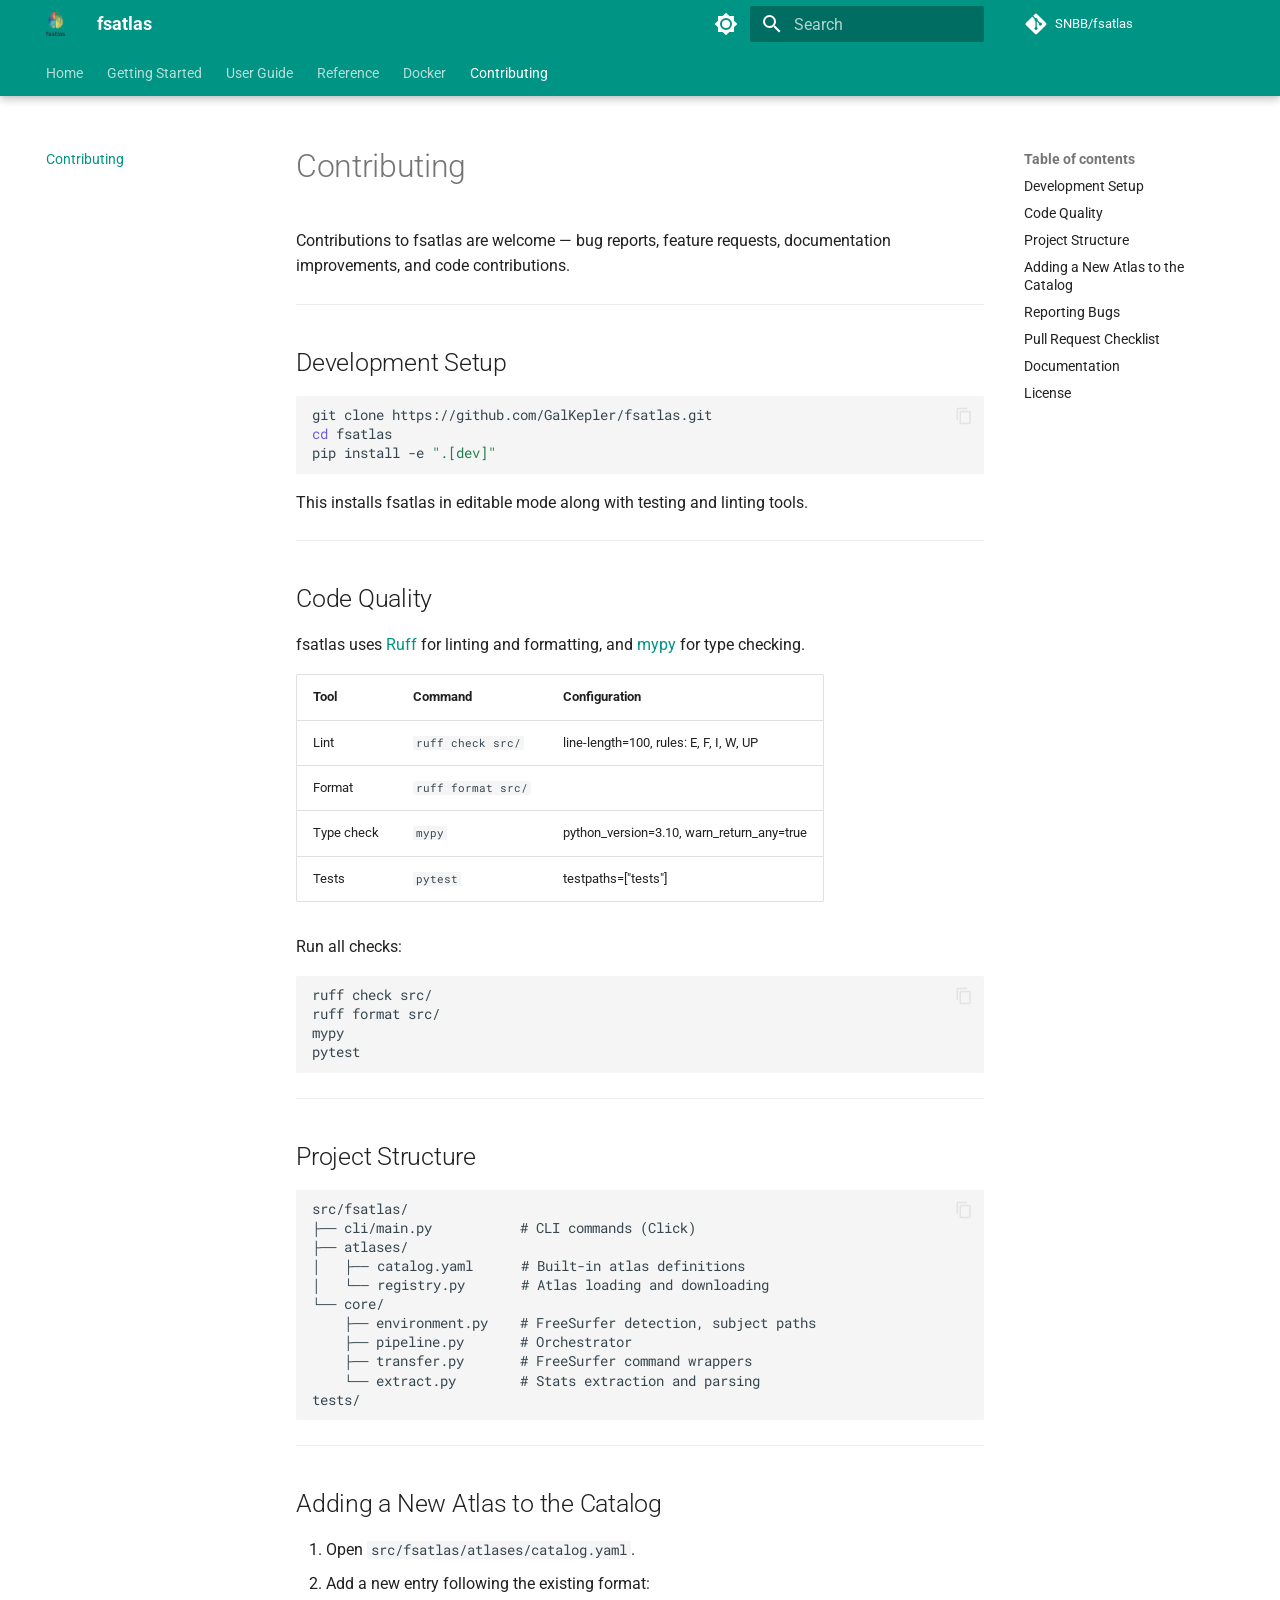
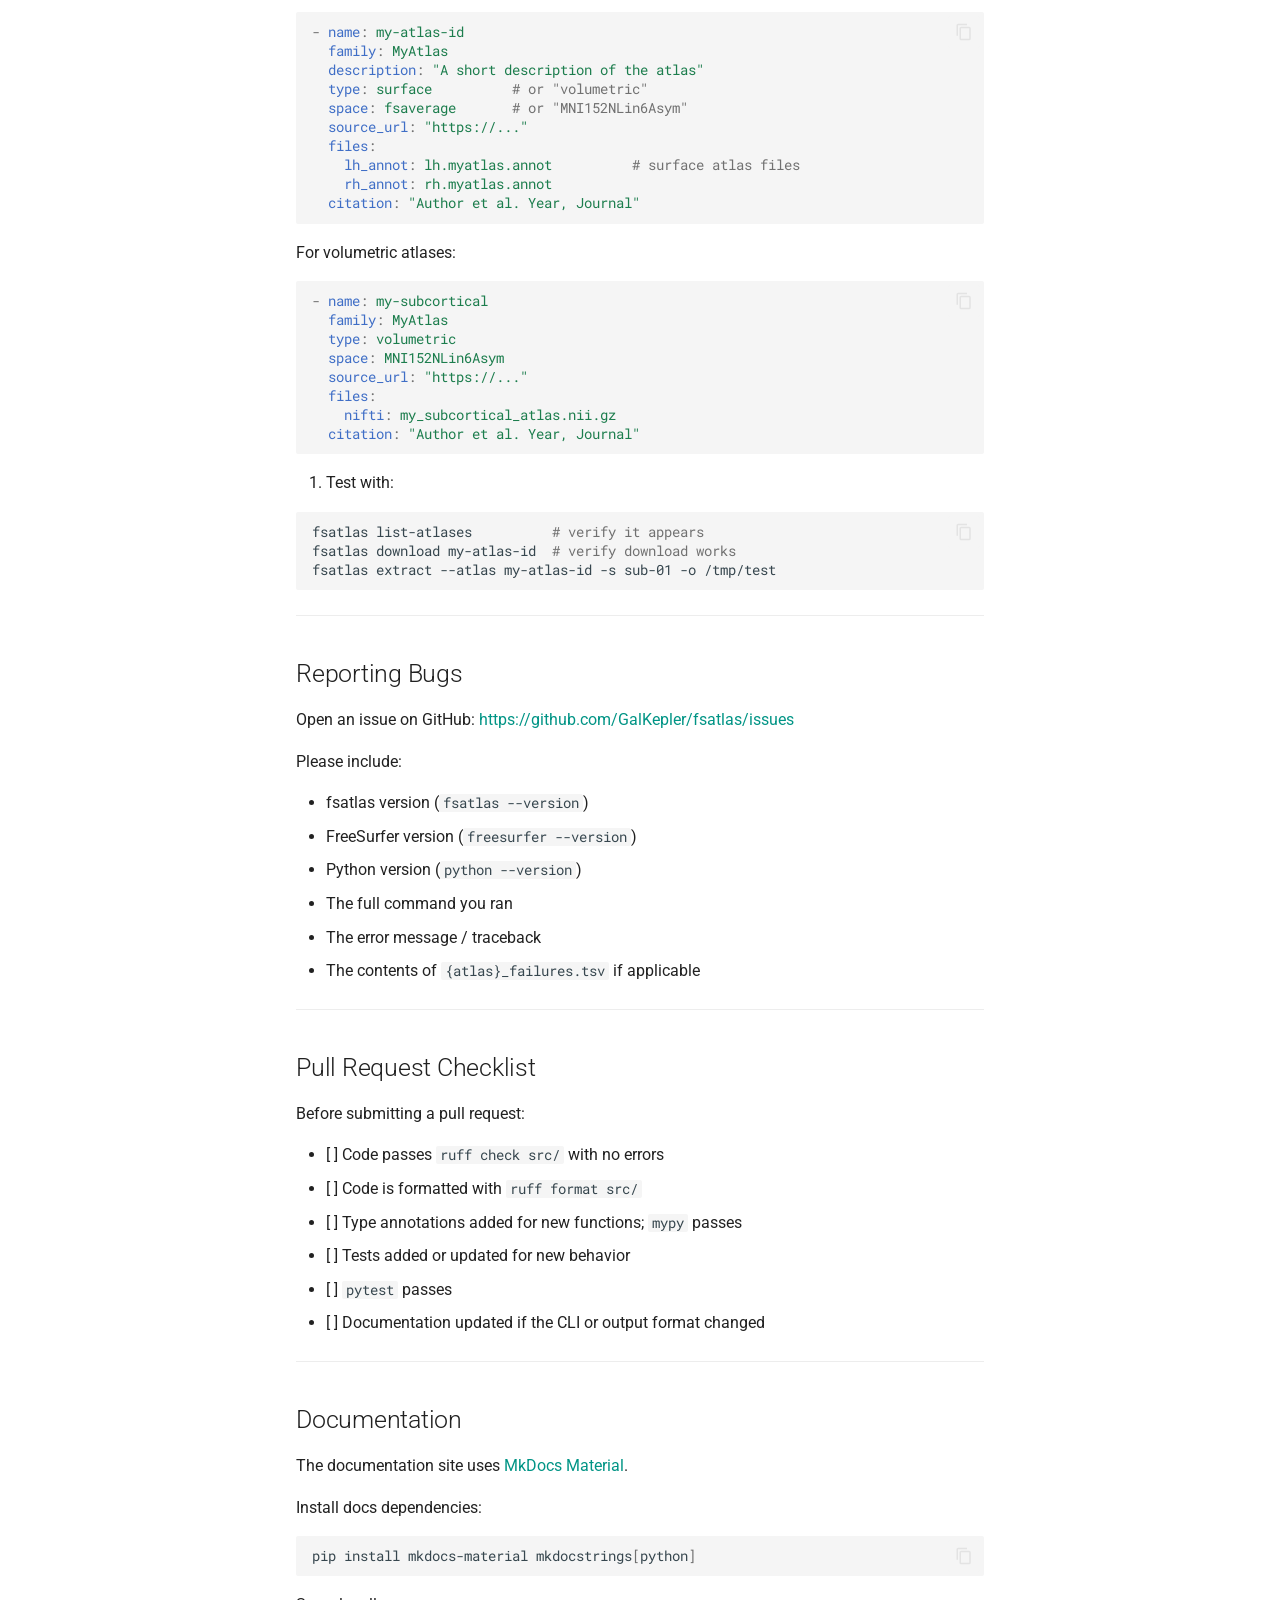
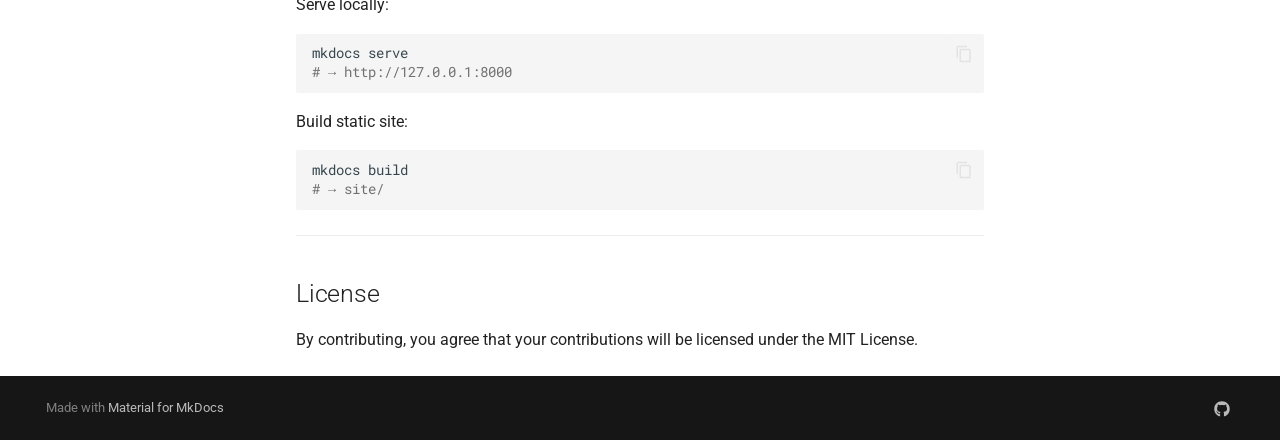
==== contributing/index.html @ 3e2ee165 "Deployed dd04996 with MkDocs version: 1.6.1" ====
<!doctype html>
<html lang="en" class="no-js">
  <head>
    
      <meta charset="utf-8">
      <meta name="viewport" content="width=device-width,initial-scale=1">
      
        <meta name="description" content="Automated atlas-based morphometry extraction for FreeSurfer-processed brain MRI">
      
      
      
        <link rel="canonical" href="https://snbb.github.io/fsatlas/contributing/">
      
      
        <link rel="prev" href="../docker/">
      
      
      
        
      
      
      <link rel="icon" href="../assets/logo.png">
      <meta name="generator" content="mkdocs-1.6.1, mkdocs-material-9.7.4">
    
    
      
        <title>Contributing - fsatlas</title>
      
    
    
      <link rel="stylesheet" href="../assets/stylesheets/main.484c7ddc.min.css">
      
        
        <link rel="stylesheet" href="../assets/stylesheets/palette.ab4e12ef.min.css">
      
      


    
    
      
    
    
      
        
        
        <link rel="preconnect" href="https://fonts.gstatic.com" crossorigin>
        <link rel="stylesheet" href="https://fonts.googleapis.com/css?family=Roboto:300,300i,400,400i,700,700i%7CRoboto+Mono:400,400i,700,700i&display=fallback">
        <style>:root{--md-text-font:"Roboto";--md-code-font:"Roboto Mono"}</style>
      
    
    
      <link rel="stylesheet" href="../assets/extra.css">
    
    <script>__md_scope=new URL("..",location),__md_hash=e=>[...e].reduce(((e,_)=>(e<<5)-e+_.charCodeAt(0)),0),__md_get=(e,_=localStorage,t=__md_scope)=>JSON.parse(_.getItem(t.pathname+"."+e)),__md_set=(e,_,t=localStorage,a=__md_scope)=>{try{t.setItem(a.pathname+"."+e,JSON.stringify(_))}catch(e){}}</script>
    
      

    
    
  </head>
  
  
    
    
      
    
    
    
    
    <body dir="ltr" data-md-color-scheme="default" data-md-color-primary="teal" data-md-color-accent="deep-orange">
  
    
    <input class="md-toggle" data-md-toggle="drawer" type="checkbox" id="__drawer" autocomplete="off">
    <input class="md-toggle" data-md-toggle="search" type="checkbox" id="__search" autocomplete="off">
    <label class="md-overlay" for="__drawer"></label>
    <div data-md-component="skip">
      
        
        <a href="#contributing" class="md-skip">
          Skip to content
        </a>
      
    </div>
    <div data-md-component="announce">
      
    </div>
    
      <div data-md-color-scheme="default" data-md-component="outdated" hidden>
        
      </div>
    
    
      

  

<header class="md-header md-header--shadow md-header--lifted" data-md-component="header">
  <nav class="md-header__inner md-grid" aria-label="Header">
    <a href=".." title="fsatlas" class="md-header__button md-logo" aria-label="fsatlas" data-md-component="logo">
      
  <img src="../assets/logo.png" alt="logo">

    </a>
    <label class="md-header__button md-icon" for="__drawer">
      
      <svg xmlns="http://www.w3.org/2000/svg" viewBox="0 0 24 24"><path d="M3 6h18v2H3zm0 5h18v2H3zm0 5h18v2H3z"/></svg>
    </label>
    <div class="md-header__title" data-md-component="header-title">
      <div class="md-header__ellipsis">
        <div class="md-header__topic">
          <span class="md-ellipsis">
            fsatlas
          </span>
        </div>
        <div class="md-header__topic" data-md-component="header-topic">
          <span class="md-ellipsis">
            
              Contributing
            
          </span>
        </div>
      </div>
    </div>
    
      
        <form class="md-header__option" data-md-component="palette">
  
    
    
    
    <input class="md-option" data-md-color-media="(prefers-color-scheme: light)" data-md-color-scheme="default" data-md-color-primary="teal" data-md-color-accent="deep-orange"  aria-label="Switch to dark mode"  type="radio" name="__palette" id="__palette_0">
    
      <label class="md-header__button md-icon" title="Switch to dark mode" for="__palette_1" hidden>
        <svg xmlns="http://www.w3.org/2000/svg" viewBox="0 0 24 24"><path d="M12 8a4 4 0 0 0-4 4 4 4 0 0 0 4 4 4 4 0 0 0 4-4 4 4 0 0 0-4-4m0 10a6 6 0 0 1-6-6 6 6 0 0 1 6-6 6 6 0 0 1 6 6 6 6 0 0 1-6 6m8-9.31V4h-4.69L12 .69 8.69 4H4v4.69L.69 12 4 15.31V20h4.69L12 23.31 15.31 20H20v-4.69L23.31 12z"/></svg>
      </label>
    
  
    
    
    
    <input class="md-option" data-md-color-media="(prefers-color-scheme: dark)" data-md-color-scheme="slate" data-md-color-primary="teal" data-md-color-accent="deep-orange"  aria-label="Switch to light mode"  type="radio" name="__palette" id="__palette_1">
    
      <label class="md-header__button md-icon" title="Switch to light mode" for="__palette_0" hidden>
        <svg xmlns="http://www.w3.org/2000/svg" viewBox="0 0 24 24"><path d="M12 18c-.89 0-1.74-.2-2.5-.55C11.56 16.5 13 14.42 13 12s-1.44-4.5-3.5-5.45C10.26 6.2 11.11 6 12 6a6 6 0 0 1 6 6 6 6 0 0 1-6 6m8-9.31V4h-4.69L12 .69 8.69 4H4v4.69L.69 12 4 15.31V20h4.69L12 23.31 15.31 20H20v-4.69L23.31 12z"/></svg>
      </label>
    
  
</form>
      
    
    
      <script>var palette=__md_get("__palette");if(palette&&palette.color){if("(prefers-color-scheme)"===palette.color.media){var media=matchMedia("(prefers-color-scheme: light)"),input=document.querySelector(media.matches?"[data-md-color-media='(prefers-color-scheme: light)']":"[data-md-color-media='(prefers-color-scheme: dark)']");palette.color.media=input.getAttribute("data-md-color-media"),palette.color.scheme=input.getAttribute("data-md-color-scheme"),palette.color.primary=input.getAttribute("data-md-color-primary"),palette.color.accent=input.getAttribute("data-md-color-accent")}for(var[key,value]of Object.entries(palette.color))document.body.setAttribute("data-md-color-"+key,value)}</script>
    
    
    
      
      
        <label class="md-header__button md-icon" for="__search">
          
          <svg xmlns="http://www.w3.org/2000/svg" viewBox="0 0 24 24"><path d="M9.5 3A6.5 6.5 0 0 1 16 9.5c0 1.61-.59 3.09-1.56 4.23l.27.27h.79l5 5-1.5 1.5-5-5v-.79l-.27-.27A6.52 6.52 0 0 1 9.5 16 6.5 6.5 0 0 1 3 9.5 6.5 6.5 0 0 1 9.5 3m0 2C7 5 5 7 5 9.5S7 14 9.5 14 14 12 14 9.5 12 5 9.5 5"/></svg>
        </label>
        <div class="md-search" data-md-component="search" role="dialog">
  <label class="md-search__overlay" for="__search"></label>
  <div class="md-search__inner" role="search">
    <form class="md-search__form" name="search">
      <input type="text" class="md-search__input" name="query" aria-label="Search" placeholder="Search" autocapitalize="off" autocorrect="off" autocomplete="off" spellcheck="false" data-md-component="search-query" required>
      <label class="md-search__icon md-icon" for="__search">
        
        <svg xmlns="http://www.w3.org/2000/svg" viewBox="0 0 24 24"><path d="M9.5 3A6.5 6.5 0 0 1 16 9.5c0 1.61-.59 3.09-1.56 4.23l.27.27h.79l5 5-1.5 1.5-5-5v-.79l-.27-.27A6.52 6.52 0 0 1 9.5 16 6.5 6.5 0 0 1 3 9.5 6.5 6.5 0 0 1 9.5 3m0 2C7 5 5 7 5 9.5S7 14 9.5 14 14 12 14 9.5 12 5 9.5 5"/></svg>
        
        <svg xmlns="http://www.w3.org/2000/svg" viewBox="0 0 24 24"><path d="M20 11v2H8l5.5 5.5-1.42 1.42L4.16 12l7.92-7.92L13.5 5.5 8 11z"/></svg>
      </label>
      <nav class="md-search__options" aria-label="Search">
        
        <button type="reset" class="md-search__icon md-icon" title="Clear" aria-label="Clear" tabindex="-1">
          
          <svg xmlns="http://www.w3.org/2000/svg" viewBox="0 0 24 24"><path d="M19 6.41 17.59 5 12 10.59 6.41 5 5 6.41 10.59 12 5 17.59 6.41 19 12 13.41 17.59 19 19 17.59 13.41 12z"/></svg>
        </button>
      </nav>
      
        <div class="md-search__suggest" data-md-component="search-suggest"></div>
      
    </form>
    <div class="md-search__output">
      <div class="md-search__scrollwrap" tabindex="0" data-md-scrollfix>
        <div class="md-search-result" data-md-component="search-result">
          <div class="md-search-result__meta">
            Initializing search
          </div>
          <ol class="md-search-result__list" role="presentation"></ol>
        </div>
      </div>
    </div>
  </div>
</div>
      
    
    
      <div class="md-header__source">
        <a href="https://github.com/SNBB/fsatlas" title="Go to repository" class="md-source" data-md-component="source">
  <div class="md-source__icon md-icon">
    
    <svg xmlns="http://www.w3.org/2000/svg" viewBox="0 0 448 512"><!--! Font Awesome Free 7.1.0 by @fontawesome - https://fontawesome.com License - https://fontawesome.com/license/free (Icons: CC BY 4.0, Fonts: SIL OFL 1.1, Code: MIT License) Copyright 2025 Fonticons, Inc.--><path d="M439.6 236.1 244 40.5c-5.4-5.5-12.8-8.5-20.4-8.5s-15 3-20.4 8.4L162.5 81l51.5 51.5c27.1-9.1 52.7 16.8 43.4 43.7l49.7 49.7c34.2-11.8 61.2 31 35.5 56.7-26.5 26.5-70.2-2.9-56-37.3L240.3 199v121.9c25.3 12.5 22.3 41.8 9.1 55-6.4 6.4-15.2 10.1-24.3 10.1s-17.8-3.6-24.3-10.1c-17.6-17.6-11.1-46.9 11.2-56v-123c-20.8-8.5-24.6-30.7-18.6-45L142.6 101 8.5 235.1C3 240.6 0 247.9 0 255.5s3 15 8.5 20.4l195.6 195.7c5.4 5.4 12.7 8.4 20.4 8.4s15-3 20.4-8.4l194.7-194.7c5.4-5.4 8.4-12.8 8.4-20.4s-3-15-8.4-20.4"/></svg>
  </div>
  <div class="md-source__repository">
    SNBB/fsatlas
  </div>
</a>
      </div>
    
  </nav>
  
    
      
<nav class="md-tabs" aria-label="Tabs" data-md-component="tabs">
  <div class="md-grid">
    <ul class="md-tabs__list">
      
        
  
  
  
  
    <li class="md-tabs__item">
      <a href=".." class="md-tabs__link">
        
  
  
    
  
  Home

      </a>
    </li>
  

      
        
  
  
  
  
    
    
      <li class="md-tabs__item">
        <a href="../installation/" class="md-tabs__link">
          
  
  
    
  
  Getting Started

        </a>
      </li>
    
  

      
        
  
  
  
  
    
    
      <li class="md-tabs__item">
        <a href="../user-guide/atlases/" class="md-tabs__link">
          
  
  
    
  
  User Guide

        </a>
      </li>
    
  

      
        
  
  
  
  
    
    
      <li class="md-tabs__item">
        <a href="../reference/cli/" class="md-tabs__link">
          
  
  
    
  
  Reference

        </a>
      </li>
    
  

      
        
  
  
  
  
    <li class="md-tabs__item">
      <a href="../docker/" class="md-tabs__link">
        
  
  
    
  
  Docker

      </a>
    </li>
  

      
        
  
  
  
    
  
  
    <li class="md-tabs__item md-tabs__item--active">
      <a href="./" class="md-tabs__link">
        
  
  
    
  
  Contributing

      </a>
    </li>
  

      
    </ul>
  </div>
</nav>
    
  
</header>
    
    <div class="md-container" data-md-component="container">
      
      
        
      
      <main class="md-main" data-md-component="main">
        <div class="md-main__inner md-grid">
          
            
              
              <div class="md-sidebar md-sidebar--primary" data-md-component="sidebar" data-md-type="navigation" >
                <div class="md-sidebar__scrollwrap">
                  <div class="md-sidebar__inner">
                    


  


<nav class="md-nav md-nav--primary md-nav--lifted" aria-label="Navigation" data-md-level="0">
  <label class="md-nav__title" for="__drawer">
    <a href=".." title="fsatlas" class="md-nav__button md-logo" aria-label="fsatlas" data-md-component="logo">
      
  <img src="../assets/logo.png" alt="logo">

    </a>
    fsatlas
  </label>
  
    <div class="md-nav__source">
      <a href="https://github.com/SNBB/fsatlas" title="Go to repository" class="md-source" data-md-component="source">
  <div class="md-source__icon md-icon">
    
    <svg xmlns="http://www.w3.org/2000/svg" viewBox="0 0 448 512"><!--! Font Awesome Free 7.1.0 by @fontawesome - https://fontawesome.com License - https://fontawesome.com/license/free (Icons: CC BY 4.0, Fonts: SIL OFL 1.1, Code: MIT License) Copyright 2025 Fonticons, Inc.--><path d="M439.6 236.1 244 40.5c-5.4-5.5-12.8-8.5-20.4-8.5s-15 3-20.4 8.4L162.5 81l51.5 51.5c27.1-9.1 52.7 16.8 43.4 43.7l49.7 49.7c34.2-11.8 61.2 31 35.5 56.7-26.5 26.5-70.2-2.9-56-37.3L240.3 199v121.9c25.3 12.5 22.3 41.8 9.1 55-6.4 6.4-15.2 10.1-24.3 10.1s-17.8-3.6-24.3-10.1c-17.6-17.6-11.1-46.9 11.2-56v-123c-20.8-8.5-24.6-30.7-18.6-45L142.6 101 8.5 235.1C3 240.6 0 247.9 0 255.5s3 15 8.5 20.4l195.6 195.7c5.4 5.4 12.7 8.4 20.4 8.4s15-3 20.4-8.4l194.7-194.7c5.4-5.4 8.4-12.8 8.4-20.4s-3-15-8.4-20.4"/></svg>
  </div>
  <div class="md-source__repository">
    SNBB/fsatlas
  </div>
</a>
    </div>
  
  <ul class="md-nav__list" data-md-scrollfix>
    
      
      
  
  
  
  
    <li class="md-nav__item">
      <a href=".." class="md-nav__link">
        
  
  
  <span class="md-ellipsis">
    
  
    Home
  

    
  </span>
  
  

      </a>
    </li>
  

    
      
      
  
  
  
  
    
    
      
        
      
        
      
    
    
    
      
      
        
      
    
    
    <li class="md-nav__item md-nav__item--nested">
      
        
        
          
        
        <input class="md-nav__toggle md-toggle md-toggle--indeterminate" type="checkbox" id="__nav_2" >
        
          
          <label class="md-nav__link" for="__nav_2" id="__nav_2_label" tabindex="0">
            
  
  
  <span class="md-ellipsis">
    
  
    Getting Started
  

    
  </span>
  
  

            <span class="md-nav__icon md-icon"></span>
          </label>
        
        <nav class="md-nav" data-md-level="1" aria-labelledby="__nav_2_label" aria-expanded="false">
          <label class="md-nav__title" for="__nav_2">
            <span class="md-nav__icon md-icon"></span>
            
  
    Getting Started
  

          </label>
          <ul class="md-nav__list" data-md-scrollfix>
            
              
                
  
  
  
  
    <li class="md-nav__item">
      <a href="../installation/" class="md-nav__link">
        
  
  
  <span class="md-ellipsis">
    
  
    Installation
  

    
  </span>
  
  

      </a>
    </li>
  

              
            
              
                
  
  
  
  
    <li class="md-nav__item">
      <a href="../quickstart/" class="md-nav__link">
        
  
  
  <span class="md-ellipsis">
    
  
    Quick Start
  

    
  </span>
  
  

      </a>
    </li>
  

              
            
          </ul>
        </nav>
      
    </li>
  

    
      
      
  
  
  
  
    
    
      
        
      
        
      
        
      
    
    
    
      
      
        
      
    
    
    <li class="md-nav__item md-nav__item--nested">
      
        
        
          
        
        <input class="md-nav__toggle md-toggle md-toggle--indeterminate" type="checkbox" id="__nav_3" >
        
          
          <label class="md-nav__link" for="__nav_3" id="__nav_3_label" tabindex="0">
            
  
  
  <span class="md-ellipsis">
    
  
    User Guide
  

    
  </span>
  
  

            <span class="md-nav__icon md-icon"></span>
          </label>
        
        <nav class="md-nav" data-md-level="1" aria-labelledby="__nav_3_label" aria-expanded="false">
          <label class="md-nav__title" for="__nav_3">
            <span class="md-nav__icon md-icon"></span>
            
  
    User Guide
  

          </label>
          <ul class="md-nav__list" data-md-scrollfix>
            
              
                
  
  
  
  
    <li class="md-nav__item">
      <a href="../user-guide/atlases/" class="md-nav__link">
        
  
  
  <span class="md-ellipsis">
    
  
    Atlas Catalog
  

    
  </span>
  
  

      </a>
    </li>
  

              
            
              
                
  
  
  
  
    <li class="md-nav__item">
      <a href="../user-guide/custom-atlases/" class="md-nav__link">
        
  
  
  <span class="md-ellipsis">
    
  
    Custom Atlases
  

    
  </span>
  
  

      </a>
    </li>
  

              
            
              
                
  
  
  
  
    <li class="md-nav__item">
      <a href="../user-guide/output-format/" class="md-nav__link">
        
  
  
  <span class="md-ellipsis">
    
  
    Output Format
  

    
  </span>
  
  

      </a>
    </li>
  

              
            
          </ul>
        </nav>
      
    </li>
  

    
      
      
  
  
  
  
    
    
      
        
      
        
      
    
    
    
      
      
        
      
    
    
    <li class="md-nav__item md-nav__item--nested">
      
        
        
          
        
        <input class="md-nav__toggle md-toggle md-toggle--indeterminate" type="checkbox" id="__nav_4" >
        
          
          <label class="md-nav__link" for="__nav_4" id="__nav_4_label" tabindex="0">
            
  
  
  <span class="md-ellipsis">
    
  
    Reference
  

    
  </span>
  
  

            <span class="md-nav__icon md-icon"></span>
          </label>
        
        <nav class="md-nav" data-md-level="1" aria-labelledby="__nav_4_label" aria-expanded="false">
          <label class="md-nav__title" for="__nav_4">
            <span class="md-nav__icon md-icon"></span>
            
  
    Reference
  

          </label>
          <ul class="md-nav__list" data-md-scrollfix>
            
              
                
  
  
  
  
    <li class="md-nav__item">
      <a href="../reference/cli/" class="md-nav__link">
        
  
  
  <span class="md-ellipsis">
    
  
    CLI Reference
  

    
  </span>
  
  

      </a>
    </li>
  

              
            
              
                
  
  
  
  
    <li class="md-nav__item">
      <a href="../reference/architecture/" class="md-nav__link">
        
  
  
  <span class="md-ellipsis">
    
  
    Architecture
  

    
  </span>
  
  

      </a>
    </li>
  

              
            
          </ul>
        </nav>
      
    </li>
  

    
      
      
  
  
  
  
    <li class="md-nav__item">
      <a href="../docker/" class="md-nav__link">
        
  
  
  <span class="md-ellipsis">
    
  
    Docker
  

    
  </span>
  
  

      </a>
    </li>
  

    
      
      
  
  
    
  
  
  
    <li class="md-nav__item md-nav__item--active">
      
      <input class="md-nav__toggle md-toggle" type="checkbox" id="__toc">
      
      
        
      
      
        <label class="md-nav__link md-nav__link--active" for="__toc">
          
  
  
  <span class="md-ellipsis">
    
  
    Contributing
  

    
  </span>
  
  

          <span class="md-nav__icon md-icon"></span>
        </label>
      
      <a href="./" class="md-nav__link md-nav__link--active">
        
  
  
  <span class="md-ellipsis">
    
  
    Contributing
  

    
  </span>
  
  

      </a>
      
        

<nav class="md-nav md-nav--secondary" aria-label="Table of contents">
  
  
  
    
  
  
    <label class="md-nav__title" for="__toc">
      <span class="md-nav__icon md-icon"></span>
      Table of contents
    </label>
    <ul class="md-nav__list" data-md-component="toc" data-md-scrollfix>
      
        <li class="md-nav__item">
  <a href="#development-setup" class="md-nav__link">
    <span class="md-ellipsis">
      
        Development Setup
      
    </span>
  </a>
  
</li>
      
        <li class="md-nav__item">
  <a href="#code-quality" class="md-nav__link">
    <span class="md-ellipsis">
      
        Code Quality
      
    </span>
  </a>
  
</li>
      
        <li class="md-nav__item">
  <a href="#project-structure" class="md-nav__link">
    <span class="md-ellipsis">
      
        Project Structure
      
    </span>
  </a>
  
</li>
      
        <li class="md-nav__item">
  <a href="#adding-a-new-atlas-to-the-catalog" class="md-nav__link">
    <span class="md-ellipsis">
      
        Adding a New Atlas to the Catalog
      
    </span>
  </a>
  
</li>
      
        <li class="md-nav__item">
  <a href="#reporting-bugs" class="md-nav__link">
    <span class="md-ellipsis">
      
        Reporting Bugs
      
    </span>
  </a>
  
</li>
      
        <li class="md-nav__item">
  <a href="#pull-request-checklist" class="md-nav__link">
    <span class="md-ellipsis">
      
        Pull Request Checklist
      
    </span>
  </a>
  
</li>
      
        <li class="md-nav__item">
  <a href="#documentation" class="md-nav__link">
    <span class="md-ellipsis">
      
        Documentation
      
    </span>
  </a>
  
</li>
      
        <li class="md-nav__item">
  <a href="#license" class="md-nav__link">
    <span class="md-ellipsis">
      
        License
      
    </span>
  </a>
  
</li>
      
    </ul>
  
</nav>
      
    </li>
  

    
  </ul>
</nav>
                  </div>
                </div>
              </div>
            
            
              
              <div class="md-sidebar md-sidebar--secondary" data-md-component="sidebar" data-md-type="toc" >
                <div class="md-sidebar__scrollwrap">
                  <div class="md-sidebar__inner">
                    

<nav class="md-nav md-nav--secondary" aria-label="Table of contents">
  
  
  
    
  
  
    <label class="md-nav__title" for="__toc">
      <span class="md-nav__icon md-icon"></span>
      Table of contents
    </label>
    <ul class="md-nav__list" data-md-component="toc" data-md-scrollfix>
      
        <li class="md-nav__item">
  <a href="#development-setup" class="md-nav__link">
    <span class="md-ellipsis">
      
        Development Setup
      
    </span>
  </a>
  
</li>
      
        <li class="md-nav__item">
  <a href="#code-quality" class="md-nav__link">
    <span class="md-ellipsis">
      
        Code Quality
      
    </span>
  </a>
  
</li>
      
        <li class="md-nav__item">
  <a href="#project-structure" class="md-nav__link">
    <span class="md-ellipsis">
      
        Project Structure
      
    </span>
  </a>
  
</li>
      
        <li class="md-nav__item">
  <a href="#adding-a-new-atlas-to-the-catalog" class="md-nav__link">
    <span class="md-ellipsis">
      
        Adding a New Atlas to the Catalog
      
    </span>
  </a>
  
</li>
      
        <li class="md-nav__item">
  <a href="#reporting-bugs" class="md-nav__link">
    <span class="md-ellipsis">
      
        Reporting Bugs
      
    </span>
  </a>
  
</li>
      
        <li class="md-nav__item">
  <a href="#pull-request-checklist" class="md-nav__link">
    <span class="md-ellipsis">
      
        Pull Request Checklist
      
    </span>
  </a>
  
</li>
      
        <li class="md-nav__item">
  <a href="#documentation" class="md-nav__link">
    <span class="md-ellipsis">
      
        Documentation
      
    </span>
  </a>
  
</li>
      
        <li class="md-nav__item">
  <a href="#license" class="md-nav__link">
    <span class="md-ellipsis">
      
        License
      
    </span>
  </a>
  
</li>
      
    </ul>
  
</nav>
                  </div>
                </div>
              </div>
            
          
          
            <div class="md-content" data-md-component="content">
              
              <article class="md-content__inner md-typeset">
                
                  


  
  


<h1 id="contributing">Contributing<a class="headerlink" href="#contributing" title="Permanent link">&para;</a></h1>
<p>Contributions to fsatlas are welcome — bug reports, feature requests, documentation improvements, and code contributions.</p>
<hr />
<h2 id="development-setup">Development Setup<a class="headerlink" href="#development-setup" title="Permanent link">&para;</a></h2>
<div class="language-bash highlight"><pre><span></span><code><span id="__span-0-1"><a id="__codelineno-0-1" name="__codelineno-0-1" href="#__codelineno-0-1"></a>git<span class="w"> </span>clone<span class="w"> </span>https://github.com/GalKepler/fsatlas.git
</span><span id="__span-0-2"><a id="__codelineno-0-2" name="__codelineno-0-2" href="#__codelineno-0-2"></a><span class="nb">cd</span><span class="w"> </span>fsatlas
</span><span id="__span-0-3"><a id="__codelineno-0-3" name="__codelineno-0-3" href="#__codelineno-0-3"></a>pip<span class="w"> </span>install<span class="w"> </span>-e<span class="w"> </span><span class="s2">&quot;.[dev]&quot;</span>
</span></code></pre></div>
<p>This installs fsatlas in editable mode along with testing and linting tools.</p>
<hr />
<h2 id="code-quality">Code Quality<a class="headerlink" href="#code-quality" title="Permanent link">&para;</a></h2>
<p>fsatlas uses <a href="https://docs.astral.sh/ruff/">Ruff</a> for linting and formatting, and <a href="https://mypy-lang.org/">mypy</a> for type checking.</p>
<table>
<thead>
<tr>
<th>Tool</th>
<th>Command</th>
<th>Configuration</th>
</tr>
</thead>
<tbody>
<tr>
<td>Lint</td>
<td><code>ruff check src/</code></td>
<td>line-length=100, rules: E, F, I, W, UP</td>
</tr>
<tr>
<td>Format</td>
<td><code>ruff format src/</code></td>
<td></td>
</tr>
<tr>
<td>Type check</td>
<td><code>mypy</code></td>
<td>python_version=3.10, warn_return_any=true</td>
</tr>
<tr>
<td>Tests</td>
<td><code>pytest</code></td>
<td>testpaths=["tests"]</td>
</tr>
</tbody>
</table>
<p>Run all checks:</p>
<div class="language-bash highlight"><pre><span></span><code><span id="__span-1-1"><a id="__codelineno-1-1" name="__codelineno-1-1" href="#__codelineno-1-1"></a>ruff<span class="w"> </span>check<span class="w"> </span>src/
</span><span id="__span-1-2"><a id="__codelineno-1-2" name="__codelineno-1-2" href="#__codelineno-1-2"></a>ruff<span class="w"> </span>format<span class="w"> </span>src/
</span><span id="__span-1-3"><a id="__codelineno-1-3" name="__codelineno-1-3" href="#__codelineno-1-3"></a>mypy
</span><span id="__span-1-4"><a id="__codelineno-1-4" name="__codelineno-1-4" href="#__codelineno-1-4"></a>pytest
</span></code></pre></div>
<hr />
<h2 id="project-structure">Project Structure<a class="headerlink" href="#project-structure" title="Permanent link">&para;</a></h2>
<div class="language-text highlight"><pre><span></span><code><span id="__span-2-1"><a id="__codelineno-2-1" name="__codelineno-2-1" href="#__codelineno-2-1"></a>src/fsatlas/
</span><span id="__span-2-2"><a id="__codelineno-2-2" name="__codelineno-2-2" href="#__codelineno-2-2"></a>├── cli/main.py           # CLI commands (Click)
</span><span id="__span-2-3"><a id="__codelineno-2-3" name="__codelineno-2-3" href="#__codelineno-2-3"></a>├── atlases/
</span><span id="__span-2-4"><a id="__codelineno-2-4" name="__codelineno-2-4" href="#__codelineno-2-4"></a>│   ├── catalog.yaml      # Built-in atlas definitions
</span><span id="__span-2-5"><a id="__codelineno-2-5" name="__codelineno-2-5" href="#__codelineno-2-5"></a>│   └── registry.py       # Atlas loading and downloading
</span><span id="__span-2-6"><a id="__codelineno-2-6" name="__codelineno-2-6" href="#__codelineno-2-6"></a>└── core/
</span><span id="__span-2-7"><a id="__codelineno-2-7" name="__codelineno-2-7" href="#__codelineno-2-7"></a>    ├── environment.py    # FreeSurfer detection, subject paths
</span><span id="__span-2-8"><a id="__codelineno-2-8" name="__codelineno-2-8" href="#__codelineno-2-8"></a>    ├── pipeline.py       # Orchestrator
</span><span id="__span-2-9"><a id="__codelineno-2-9" name="__codelineno-2-9" href="#__codelineno-2-9"></a>    ├── transfer.py       # FreeSurfer command wrappers
</span><span id="__span-2-10"><a id="__codelineno-2-10" name="__codelineno-2-10" href="#__codelineno-2-10"></a>    └── extract.py        # Stats extraction and parsing
</span><span id="__span-2-11"><a id="__codelineno-2-11" name="__codelineno-2-11" href="#__codelineno-2-11"></a>tests/
</span></code></pre></div>
<hr />
<h2 id="adding-a-new-atlas-to-the-catalog">Adding a New Atlas to the Catalog<a class="headerlink" href="#adding-a-new-atlas-to-the-catalog" title="Permanent link">&para;</a></h2>
<ol>
<li>Open <code>src/fsatlas/atlases/catalog.yaml</code>.</li>
<li>Add a new entry following the existing format:</li>
</ol>
<div class="language-yaml highlight"><pre><span></span><code><span id="__span-3-1"><a id="__codelineno-3-1" name="__codelineno-3-1" href="#__codelineno-3-1"></a><span class="p p-Indicator">-</span><span class="w"> </span><span class="nt">name</span><span class="p">:</span><span class="w"> </span><span class="l l-Scalar l-Scalar-Plain">my-atlas-id</span>
</span><span id="__span-3-2"><a id="__codelineno-3-2" name="__codelineno-3-2" href="#__codelineno-3-2"></a><span class="w">  </span><span class="nt">family</span><span class="p">:</span><span class="w"> </span><span class="l l-Scalar l-Scalar-Plain">MyAtlas</span>
</span><span id="__span-3-3"><a id="__codelineno-3-3" name="__codelineno-3-3" href="#__codelineno-3-3"></a><span class="w">  </span><span class="nt">description</span><span class="p">:</span><span class="w"> </span><span class="s">&quot;A</span><span class="nv"> </span><span class="s">short</span><span class="nv"> </span><span class="s">description</span><span class="nv"> </span><span class="s">of</span><span class="nv"> </span><span class="s">the</span><span class="nv"> </span><span class="s">atlas&quot;</span>
</span><span id="__span-3-4"><a id="__codelineno-3-4" name="__codelineno-3-4" href="#__codelineno-3-4"></a><span class="w">  </span><span class="nt">type</span><span class="p">:</span><span class="w"> </span><span class="l l-Scalar l-Scalar-Plain">surface</span><span class="w">          </span><span class="c1"># or &quot;volumetric&quot;</span>
</span><span id="__span-3-5"><a id="__codelineno-3-5" name="__codelineno-3-5" href="#__codelineno-3-5"></a><span class="w">  </span><span class="nt">space</span><span class="p">:</span><span class="w"> </span><span class="l l-Scalar l-Scalar-Plain">fsaverage</span><span class="w">       </span><span class="c1"># or &quot;MNI152NLin6Asym&quot;</span>
</span><span id="__span-3-6"><a id="__codelineno-3-6" name="__codelineno-3-6" href="#__codelineno-3-6"></a><span class="w">  </span><span class="nt">source_url</span><span class="p">:</span><span class="w"> </span><span class="s">&quot;https://...&quot;</span>
</span><span id="__span-3-7"><a id="__codelineno-3-7" name="__codelineno-3-7" href="#__codelineno-3-7"></a><span class="w">  </span><span class="nt">files</span><span class="p">:</span>
</span><span id="__span-3-8"><a id="__codelineno-3-8" name="__codelineno-3-8" href="#__codelineno-3-8"></a><span class="w">    </span><span class="nt">lh_annot</span><span class="p">:</span><span class="w"> </span><span class="l l-Scalar l-Scalar-Plain">lh.myatlas.annot</span><span class="w">          </span><span class="c1"># surface atlas files</span>
</span><span id="__span-3-9"><a id="__codelineno-3-9" name="__codelineno-3-9" href="#__codelineno-3-9"></a><span class="w">    </span><span class="nt">rh_annot</span><span class="p">:</span><span class="w"> </span><span class="l l-Scalar l-Scalar-Plain">rh.myatlas.annot</span>
</span><span id="__span-3-10"><a id="__codelineno-3-10" name="__codelineno-3-10" href="#__codelineno-3-10"></a><span class="w">  </span><span class="nt">citation</span><span class="p">:</span><span class="w"> </span><span class="s">&quot;Author</span><span class="nv"> </span><span class="s">et</span><span class="nv"> </span><span class="s">al.</span><span class="nv"> </span><span class="s">Year,</span><span class="nv"> </span><span class="s">Journal&quot;</span>
</span></code></pre></div>
<p>For volumetric atlases:</p>
<div class="language-yaml highlight"><pre><span></span><code><span id="__span-4-1"><a id="__codelineno-4-1" name="__codelineno-4-1" href="#__codelineno-4-1"></a><span class="p p-Indicator">-</span><span class="w"> </span><span class="nt">name</span><span class="p">:</span><span class="w"> </span><span class="l l-Scalar l-Scalar-Plain">my-subcortical</span>
</span><span id="__span-4-2"><a id="__codelineno-4-2" name="__codelineno-4-2" href="#__codelineno-4-2"></a><span class="w">  </span><span class="nt">family</span><span class="p">:</span><span class="w"> </span><span class="l l-Scalar l-Scalar-Plain">MyAtlas</span>
</span><span id="__span-4-3"><a id="__codelineno-4-3" name="__codelineno-4-3" href="#__codelineno-4-3"></a><span class="w">  </span><span class="nt">type</span><span class="p">:</span><span class="w"> </span><span class="l l-Scalar l-Scalar-Plain">volumetric</span>
</span><span id="__span-4-4"><a id="__codelineno-4-4" name="__codelineno-4-4" href="#__codelineno-4-4"></a><span class="w">  </span><span class="nt">space</span><span class="p">:</span><span class="w"> </span><span class="l l-Scalar l-Scalar-Plain">MNI152NLin6Asym</span>
</span><span id="__span-4-5"><a id="__codelineno-4-5" name="__codelineno-4-5" href="#__codelineno-4-5"></a><span class="w">  </span><span class="nt">source_url</span><span class="p">:</span><span class="w"> </span><span class="s">&quot;https://...&quot;</span>
</span><span id="__span-4-6"><a id="__codelineno-4-6" name="__codelineno-4-6" href="#__codelineno-4-6"></a><span class="w">  </span><span class="nt">files</span><span class="p">:</span>
</span><span id="__span-4-7"><a id="__codelineno-4-7" name="__codelineno-4-7" href="#__codelineno-4-7"></a><span class="w">    </span><span class="nt">nifti</span><span class="p">:</span><span class="w"> </span><span class="l l-Scalar l-Scalar-Plain">my_subcortical_atlas.nii.gz</span>
</span><span id="__span-4-8"><a id="__codelineno-4-8" name="__codelineno-4-8" href="#__codelineno-4-8"></a><span class="w">  </span><span class="nt">citation</span><span class="p">:</span><span class="w"> </span><span class="s">&quot;Author</span><span class="nv"> </span><span class="s">et</span><span class="nv"> </span><span class="s">al.</span><span class="nv"> </span><span class="s">Year,</span><span class="nv"> </span><span class="s">Journal&quot;</span>
</span></code></pre></div>
<ol>
<li>Test with:</li>
</ol>
<div class="language-bash highlight"><pre><span></span><code><span id="__span-5-1"><a id="__codelineno-5-1" name="__codelineno-5-1" href="#__codelineno-5-1"></a>fsatlas<span class="w"> </span>list-atlases<span class="w">          </span><span class="c1"># verify it appears</span>
</span><span id="__span-5-2"><a id="__codelineno-5-2" name="__codelineno-5-2" href="#__codelineno-5-2"></a>fsatlas<span class="w"> </span>download<span class="w"> </span>my-atlas-id<span class="w">  </span><span class="c1"># verify download works</span>
</span><span id="__span-5-3"><a id="__codelineno-5-3" name="__codelineno-5-3" href="#__codelineno-5-3"></a>fsatlas<span class="w"> </span>extract<span class="w"> </span>--atlas<span class="w"> </span>my-atlas-id<span class="w"> </span>-s<span class="w"> </span>sub-01<span class="w"> </span>-o<span class="w"> </span>/tmp/test
</span></code></pre></div>
<hr />
<h2 id="reporting-bugs">Reporting Bugs<a class="headerlink" href="#reporting-bugs" title="Permanent link">&para;</a></h2>
<p>Open an issue on GitHub: <a href="https://github.com/GalKepler/fsatlas/issues">https://github.com/GalKepler/fsatlas/issues</a></p>
<p>Please include:</p>
<ul>
<li>fsatlas version (<code>fsatlas --version</code>)</li>
<li>FreeSurfer version (<code>freesurfer --version</code>)</li>
<li>Python version (<code>python --version</code>)</li>
<li>The full command you ran</li>
<li>The error message / traceback</li>
<li>The contents of <code>{atlas}_failures.tsv</code> if applicable</li>
</ul>
<hr />
<h2 id="pull-request-checklist">Pull Request Checklist<a class="headerlink" href="#pull-request-checklist" title="Permanent link">&para;</a></h2>
<p>Before submitting a pull request:</p>
<ul>
<li>[ ] Code passes <code>ruff check src/</code> with no errors</li>
<li>[ ] Code is formatted with <code>ruff format src/</code></li>
<li>[ ] Type annotations added for new functions; <code>mypy</code> passes</li>
<li>[ ] Tests added or updated for new behavior</li>
<li>[ ] <code>pytest</code> passes</li>
<li>[ ] Documentation updated if the CLI or output format changed</li>
</ul>
<hr />
<h2 id="documentation">Documentation<a class="headerlink" href="#documentation" title="Permanent link">&para;</a></h2>
<p>The documentation site uses <a href="https://squidfunk.github.io/mkdocs-material/">MkDocs Material</a>.</p>
<p>Install docs dependencies:</p>
<div class="language-bash highlight"><pre><span></span><code><span id="__span-6-1"><a id="__codelineno-6-1" name="__codelineno-6-1" href="#__codelineno-6-1"></a>pip<span class="w"> </span>install<span class="w"> </span>mkdocs-material<span class="w"> </span>mkdocstrings<span class="o">[</span>python<span class="o">]</span>
</span></code></pre></div>
<p>Serve locally:</p>
<div class="language-bash highlight"><pre><span></span><code><span id="__span-7-1"><a id="__codelineno-7-1" name="__codelineno-7-1" href="#__codelineno-7-1"></a>mkdocs<span class="w"> </span>serve
</span><span id="__span-7-2"><a id="__codelineno-7-2" name="__codelineno-7-2" href="#__codelineno-7-2"></a><span class="c1"># → http://127.0.0.1:8000</span>
</span></code></pre></div>
<p>Build static site:</p>
<div class="language-bash highlight"><pre><span></span><code><span id="__span-8-1"><a id="__codelineno-8-1" name="__codelineno-8-1" href="#__codelineno-8-1"></a>mkdocs<span class="w"> </span>build
</span><span id="__span-8-2"><a id="__codelineno-8-2" name="__codelineno-8-2" href="#__codelineno-8-2"></a><span class="c1"># → site/</span>
</span></code></pre></div>
<hr />
<h2 id="license">License<a class="headerlink" href="#license" title="Permanent link">&para;</a></h2>
<p>By contributing, you agree that your contributions will be licensed under the MIT License.</p>












                
              </article>
            </div>
          
          
  <script>var tabs=__md_get("__tabs");if(Array.isArray(tabs))e:for(var set of document.querySelectorAll(".tabbed-set")){var labels=set.querySelector(".tabbed-labels");for(var tab of tabs)for(var label of labels.getElementsByTagName("label"))if(label.innerText.trim()===tab){var input=document.getElementById(label.htmlFor);input.checked=!0;continue e}}</script>

<script>var target=document.getElementById(location.hash.slice(1));target&&target.name&&(target.checked=target.name.startsWith("__tabbed_"))</script>
        </div>
        
          <button type="button" class="md-top md-icon" data-md-component="top" hidden>
  
  <svg xmlns="http://www.w3.org/2000/svg" viewBox="0 0 24 24"><path d="M13 20h-2V8l-5.5 5.5-1.42-1.42L12 4.16l7.92 7.92-1.42 1.42L13 8z"/></svg>
  Back to top
</button>
        
      </main>
      
        <footer class="md-footer">
  
  <div class="md-footer-meta md-typeset">
    <div class="md-footer-meta__inner md-grid">
      <div class="md-copyright">
  
  
    Made with
    <a href="https://squidfunk.github.io/mkdocs-material/" target="_blank" rel="noopener">
      Material for MkDocs
    </a>
  
</div>
      
        
<div class="md-social">
  
    
    
    
    
      
      
    
    <a href="https://github.com/SNBB/fsatlas" target="_blank" rel="noopener" title="github.com" class="md-social__link">
      <svg xmlns="http://www.w3.org/2000/svg" viewBox="0 0 512 512"><!--! Font Awesome Free 7.1.0 by @fontawesome - https://fontawesome.com License - https://fontawesome.com/license/free (Icons: CC BY 4.0, Fonts: SIL OFL 1.1, Code: MIT License) Copyright 2025 Fonticons, Inc.--><path d="M173.9 397.4c0 2-2.3 3.6-5.2 3.6-3.3.3-5.6-1.3-5.6-3.6 0-2 2.3-3.6 5.2-3.6 3-.3 5.6 1.3 5.6 3.6m-31.1-4.5c-.7 2 1.3 4.3 4.3 4.9 2.6 1 5.6 0 6.2-2s-1.3-4.3-4.3-5.2c-2.6-.7-5.5.3-6.2 2.3m44.2-1.7c-2.9.7-4.9 2.6-4.6 4.9.3 2 2.9 3.3 5.9 2.6 2.9-.7 4.9-2.6 4.6-4.6-.3-1.9-3-3.2-5.9-2.9M252.8 8C114.1 8 8 113.3 8 252c0 110.9 69.8 205.8 169.5 239.2 12.8 2.3 17.3-5.6 17.3-12.1 0-6.2-.3-40.4-.3-61.4 0 0-70 15-84.7-29.8 0 0-11.4-29.1-27.8-36.6 0 0-22.9-15.7 1.6-15.4 0 0 24.9 2 38.6 25.8 21.9 38.6 58.6 27.5 72.9 20.9 2.3-16 8.8-27.1 16-33.7-55.9-6.2-112.3-14.3-112.3-110.5 0-27.5 7.6-41.3 23.6-58.9-2.6-6.5-11.1-33.3 2.6-67.9 20.9-6.5 69 27 69 27 20-5.6 41.5-8.5 62.8-8.5s42.8 2.9 62.8 8.5c0 0 48.1-33.6 69-27 13.7 34.7 5.2 61.4 2.6 67.9 16 17.7 25.8 31.5 25.8 58.9 0 96.5-58.9 104.2-114.8 110.5 9.2 7.9 17 22.9 17 46.4 0 33.7-.3 75.4-.3 83.6 0 6.5 4.6 14.4 17.3 12.1C436.2 457.8 504 362.9 504 252 504 113.3 391.5 8 252.8 8M105.2 352.9c-1.3 1-1 3.3.7 5.2 1.6 1.6 3.9 2.3 5.2 1 1.3-1 1-3.3-.7-5.2-1.6-1.6-3.9-2.3-5.2-1m-10.8-8.1c-.7 1.3.3 2.9 2.3 3.9 1.6 1 3.6.7 4.3-.7.7-1.3-.3-2.9-2.3-3.9-2-.6-3.6-.3-4.3.7m32.4 35.6c-1.6 1.3-1 4.3 1.3 6.2 2.3 2.3 5.2 2.6 6.5 1 1.3-1.3.7-4.3-1.3-6.2-2.2-2.3-5.2-2.6-6.5-1m-11.4-14.7c-1.6 1-1.6 3.6 0 5.9s4.3 3.3 5.6 2.3c1.6-1.3 1.6-3.9 0-6.2-1.4-2.3-4-3.3-5.6-2"/></svg>
    </a>
  
</div>
      
    </div>
  </div>
</footer>
      
    </div>
    <div class="md-dialog" data-md-component="dialog">
      <div class="md-dialog__inner md-typeset"></div>
    </div>
    
    
    
      
      
      <script id="__config" type="application/json">{"annotate": null, "base": "..", "features": ["navigation.tabs", "navigation.tabs.sticky", "navigation.sections", "navigation.expand", "navigation.top", "navigation.indexes", "search.suggest", "search.highlight", "content.code.annotate", "content.code.copy", "content.tabs.link", "toc.follow"], "search": "../assets/javascripts/workers/search.2c215733.min.js", "tags": null, "translations": {"clipboard.copied": "Copied to clipboard", "clipboard.copy": "Copy to clipboard", "search.result.more.one": "1 more on this page", "search.result.more.other": "# more on this page", "search.result.none": "No matching documents", "search.result.one": "1 matching document", "search.result.other": "# matching documents", "search.result.placeholder": "Type to start searching", "search.result.term.missing": "Missing", "select.version": "Select version"}, "version": {"provider": "mike"}}</script>
    
    
      <script src="../assets/javascripts/bundle.79ae519e.min.js"></script>
      
    
  </body>
</html>
---- assets/stylesheets/main.484c7ddc.min.css ----
@charset "UTF-8";html{-webkit-text-size-adjust:none;-moz-text-size-adjust:none;text-size-adjust:none;box-sizing:border-box}*,:after,:before{box-sizing:inherit}@media (prefers-reduced-motion){*,:after,:before{transition:none!important}}body{margin:0}a,button,input,label{-webkit-tap-highlight-color:transparent}a{color:inherit;text-decoration:none}hr{border:0;box-sizing:initial;display:block;height:.05rem;overflow:visible;padding:0}small{font-size:80%}sub,sup{line-height:1em}img{border-style:none}table{border-collapse:initial;border-spacing:0}td,th{font-weight:400;vertical-align:top}button{background:#0000;border:0;font-family:inherit;font-size:inherit;margin:0;padding:0}input{border:0;outline:none}:root{--md-primary-fg-color:#4051b5;--md-primary-fg-color--light:#5d6cc0;--md-primary-fg-color--dark:#303fa1;--md-primary-bg-color:#fff;--md-primary-bg-color--light:#ffffffb3;--md-accent-fg-color:#526cfe;--md-accent-fg-color--transparent:#526cfe1a;--md-accent-bg-color:#fff;--md-accent-bg-color--light:#ffffffb3}[data-md-color-scheme=default]{color-scheme:light}[data-md-color-scheme=default] img[src$="#gh-dark-mode-only"],[data-md-color-scheme=default] img[src$="#only-dark"]{display:none}:root,[data-md-color-scheme=default]{--md-hue:225deg;--md-default-fg-color:#000000de;--md-default-fg-color--light:#0000008a;--md-default-fg-color--lighter:#00000052;--md-default-fg-color--lightest:#00000012;--md-default-bg-color:#fff;--md-default-bg-color--light:#ffffffb3;--md-default-bg-color--lighter:#ffffff4d;--md-default-bg-color--lightest:#ffffff1f;--md-code-fg-color:#36464e;--md-code-bg-color:#f5f5f5;--md-code-bg-color--light:#f5f5f5b3;--md-code-bg-color--lighter:#f5f5f54d;--md-code-hl-color:#4287ff;--md-code-hl-color--light:#4287ff1a;--md-code-hl-number-color:#d52a2a;--md-code-hl-special-color:#db1457;--md-code-hl-function-color:#a846b9;--md-code-hl-constant-color:#6e59d9;--md-code-hl-keyword-color:#3f6ec6;--md-code-hl-string-color:#1c7d4d;--md-code-hl-name-color:var(--md-code-fg-color);--md-code-hl-operator-color:var(--md-default-fg-color--light);--md-code-hl-punctuation-color:var(--md-default-fg-color--light);--md-code-hl-comment-color:var(--md-default-fg-color--light);--md-code-hl-generic-color:var(--md-default-fg-color--light);--md-code-hl-variable-color:var(--md-default-fg-color--light);--md-typeset-color:var(--md-default-fg-color);--md-typeset-a-color:var(--md-primary-fg-color);--md-typeset-del-color:#f5503d26;--md-typeset-ins-color:#0bd57026;--md-typeset-kbd-color:#fafafa;--md-typeset-kbd-accent-color:#fff;--md-typeset-kbd-border-color:#b8b8b8;--md-typeset-mark-color:#ffff0080;--md-typeset-table-color:#0000001f;--md-typeset-table-color--light:rgba(0,0,0,.035);--md-admonition-fg-color:var(--md-default-fg-color);--md-admonition-bg-color:var(--md-default-bg-color);--md-warning-fg-color:#000000de;--md-warning-bg-color:#ff9;--md-footer-fg-color:#fff;--md-footer-fg-color--light:#ffffffb3;--md-footer-fg-color--lighter:#ffffff73;--md-footer-bg-color:#000000de;--md-footer-bg-color--dark:#00000052;--md-shadow-z1:0 0.2rem 0.5rem #0000000d,0 0 0.05rem #0000001a;--md-shadow-z2:0 0.2rem 0.5rem #0000001a,0 0 0.05rem #00000040;--md-shadow-z3:0 0.2rem 0.5rem #0003,0 0 0.05rem #00000059}.md-icon svg{fill:currentcolor;display:block;height:1.2rem;width:1.2rem}body{-webkit-font-smoothing:antialiased;-moz-osx-font-smoothing:grayscale;--md-text-font-family:var(--md-text-font,_),-apple-system,BlinkMacSystemFont,Helvetica,Arial,sans-serif;--md-code-font-family:var(--md-code-font,_),SFMono-Regular,Consolas,Menlo,monospace}aside,body,input{font-feature-settings:"kern","liga";color:var(--md-typeset-color);font-family:var(--md-text-font-family)}code,kbd,pre{font-feature-settings:"kern";font-family:var(--md-code-font-family)}:root{--md-typeset-table-sort-icon:url('data:image/svg+xml;charset=utf-8,<svg xmlns="http://www.w3.org/2000/svg" viewBox="0 0 24 24"><path d="m18 21-4-4h3V7h-3l4-4 4 4h-3v10h3M2 19v-2h10v2M2 13v-2h7v2M2 7V5h4v2z"/></svg>');--md-typeset-table-sort-icon--asc:url('data:image/svg+xml;charset=utf-8,<svg xmlns="http://www.w3.org/2000/svg" viewBox="0 0 24 24"><path d="M19 17h3l-4 4-4-4h3V3h2M2 17h10v2H2M6 5v2H2V5m0 6h7v2H2z"/></svg>');--md-typeset-table-sort-icon--desc:url('data:image/svg+xml;charset=utf-8,<svg xmlns="http://www.w3.org/2000/svg" viewBox="0 0 24 24"><path d="M19 7h3l-4-4-4 4h3v14h2M2 17h10v2H2M6 5v2H2V5m0 6h7v2H2z"/></svg>')}.md-typeset{-webkit-print-color-adjust:exact;color-adjust:exact;font-size:.8rem;line-height:1.6;overflow-wrap:break-word}@media print{.md-typeset{font-size:.68rem}}.md-typeset blockquote,.md-typeset dl,.md-typeset figure,.md-typeset ol,.md-typeset pre,.md-typeset ul{margin-bottom:1em;margin-top:1em}.md-typeset h1{color:var(--md-default-fg-color--light);font-size:2em;line-height:1.3;margin:0 0 1.25em}.md-typeset h1,.md-typeset h2{font-weight:300;letter-spacing:-.01em}.md-typeset h2{font-size:1.5625em;line-height:1.4;margin:1.6em 0 .64em}.md-typeset h3{font-size:1.25em;font-weight:400;letter-spacing:-.01em;line-height:1.5;margin:1.6em 0 .8em}.md-typeset h2+h3{margin-top:.8em}.md-typeset h4{font-weight:700;letter-spacing:-.01em;margin:1em 0}.md-typeset h5,.md-typeset h6{color:var(--md-default-fg-color--light);font-size:.8em;font-weight:700;letter-spacing:-.01em;margin:1.25em 0}.md-typeset h5{text-transform:uppercase}.md-typeset h5 code{text-transform:none}.md-typeset hr{border-bottom:.05rem solid var(--md-default-fg-color--lightest);display:flow-root;margin:1.5em 0}.md-typeset a{color:var(--md-typeset-a-color);word-break:break-word}.md-typeset a,.md-typeset a:before{transition:color 125ms}.md-typeset a:focus,.md-typeset a:hover{color:var(--md-accent-fg-color)}.md-typeset a:focus code,.md-typeset a:hover code{background-color:var(--md-accent-fg-color--transparent);color:var(--md-accent-fg-color)}.md-typeset a code{color:var(--md-typeset-a-color)}.md-typeset a.focus-visible{outline-color:var(--md-accent-fg-color);outline-offset:.2rem}.md-typeset code,.md-typeset kbd,.md-typeset pre{color:var(--md-code-fg-color);direction:ltr;font-variant-ligatures:none;transition:background-color 125ms}@media print{.md-typeset code,.md-typeset kbd,.md-typeset pre{white-space:pre-wrap}}.md-typeset code{background-color:var(--md-code-bg-color);border-radius:.1rem;-webkit-box-decoration-break:clone;box-decoration-break:clone;font-size:.85em;padding:0 .2941176471em;transition:color 125ms,background-color 125ms;word-break:break-word}.md-typeset code:not(.focus-visible){-webkit-tap-highlight-color:transparent;outline:none}.md-typeset pre{display:flow-root;line-height:1.4;position:relative}.md-typeset pre>code{-webkit-box-decoration-break:slice;box-decoration-break:slice;box-shadow:none;display:block;margin:0;outline-color:var(--md-accent-fg-color);overflow:auto;padding:.7720588235em 1.1764705882em;scrollbar-color:var(--md-default-fg-color--lighter) #0000;scrollbar-width:thin;touch-action:auto;word-break:normal}.md-typeset pre>code:hover{scrollbar-color:var(--md-accent-fg-color) #0000}.md-typeset pre>code::-webkit-scrollbar{height:.2rem;width:.2rem}.md-typeset pre>code::-webkit-scrollbar-thumb{background-color:var(--md-default-fg-color--lighter)}.md-typeset pre>code::-webkit-scrollbar-thumb:hover{background-color:var(--md-accent-fg-color)}.md-typeset kbd{background-color:var(--md-typeset-kbd-color);border-radius:.1rem;box-shadow:0 .1rem 0 .05rem var(--md-typeset-kbd-border-color),0 .1rem 0 var(--md-typeset-kbd-border-color),0 -.1rem .2rem var(--md-typeset-kbd-accent-color) inset;color:var(--md-default-fg-color);display:inline-block;font-size:.75em;padding:0 .6666666667em;vertical-align:text-top;word-break:break-word}.md-typeset mark{background-color:var(--md-typeset-mark-color);-webkit-box-decoration-break:clone;box-decoration-break:clone;color:inherit;word-break:break-word}.md-typeset abbr{cursor:help;text-decoration:none}.md-typeset [data-preview],.md-typeset abbr{border-bottom:.05rem dotted var(--md-default-fg-color--light)}.md-typeset small{opacity:.75}[dir=ltr] .md-typeset sub,[dir=ltr] .md-typeset sup{margin-left:.078125em}[dir=rtl] .md-typeset sub,[dir=rtl] .md-typeset sup{margin-right:.078125em}[dir=ltr] .md-typeset blockquote{padding-left:.6rem}[dir=rtl] .md-typeset blockquote{padding-right:.6rem}[dir=ltr] .md-typeset blockquote{border-left:.2rem solid var(--md-default-fg-color--lighter)}[dir=rtl] .md-typeset blockquote{border-right:.2rem solid var(--md-default-fg-color--lighter)}.md-typeset blockquote{color:var(--md-default-fg-color--light);margin-left:0;margin-right:0}.md-typeset ul{list-style-type:disc}.md-typeset ul[type]{list-style-type:revert-layer}[dir=ltr] .md-typeset ol,[dir=ltr] .md-typeset ul{margin-left:.625em}[dir=rtl] .md-typeset ol,[dir=rtl] .md-typeset ul{margin-right:.625em}.md-typeset ol,.md-typeset ul{padding:0}.md-typeset ol:not([hidden]),.md-typeset ul:not([hidden]){display:flow-root}.md-typeset ol ol,.md-typeset ul ol{list-style-type:lower-alpha}.md-typeset ol ol ol,.md-typeset ul ol ol{list-style-type:lower-roman}.md-typeset ol ol ol ol,.md-typeset ul ol ol ol{list-style-type:upper-alpha}.md-typeset ol ol ol ol ol,.md-typeset ul ol ol ol ol{list-style-type:upper-roman}.md-typeset ol[type],.md-typeset ul[type]{list-style-type:revert-layer}[dir=ltr] .md-typeset ol li,[dir=ltr] .md-typeset ul li{margin-left:1.25em}[dir=rtl] .md-typeset ol li,[dir=rtl] .md-typeset ul li{margin-right:1.25em}.md-typeset ol li,.md-typeset ul li{margin-bottom:.5em}.md-typeset ol li blockquote,.md-typeset ol li p,.md-typeset ul li blockquote,.md-typeset ul li p{margin:.5em 0}.md-typeset ol li:last-child,.md-typeset ul li:last-child{margin-bottom:0}[dir=ltr] .md-typeset ol li ol,[dir=ltr] .md-typeset ol li ul,[dir=ltr] .md-typeset ul li ol,[dir=ltr] .md-typeset ul li ul{margin-left:.625em}[dir=rtl] .md-typeset ol li ol,[dir=rtl] .md-typeset ol li ul,[dir=rtl] .md-typeset ul li ol,[dir=rtl] .md-typeset ul li ul{margin-right:.625em}.md-typeset ol li ol,.md-typeset ol li ul,.md-typeset ul li ol,.md-typeset ul li ul{margin-bottom:.5em;margin-top:.5em}[dir=ltr] .md-typeset dd{margin-left:1.875em}[dir=rtl] .md-typeset dd{margin-right:1.875em}.md-typeset dd{margin-bottom:1.5em;margin-top:1em}.md-typeset img,.md-typeset svg,.md-typeset video{height:auto;max-width:100%}.md-typeset img[align=left]{margin:1em 1em 1em 0}.md-typeset img[align=right]{margin:1em 0 1em 1em}.md-typeset img[align]:only-child{margin-top:0}.md-typeset figure{display:flow-root;margin:1em auto;max-width:100%;text-align:center;width:fit-content}.md-typeset figure img{display:block;margin:0 auto}.md-typeset figcaption{font-style:italic;margin:1em auto;max-width:24rem}.md-typeset iframe{max-width:100%}.md-typeset table:not([class]){background-color:var(--md-default-bg-color);border:.05rem solid var(--md-typeset-table-color);border-radius:.1rem;display:inline-block;font-size:.64rem;max-width:100%;overflow:auto;touch-action:auto}@media print{.md-typeset table:not([class]){display:table}}.md-typeset table:not([class])+*{margin-top:1.5em}.md-typeset table:not([class]) td>:first-child,.md-typeset table:not([class]) th>:first-child{margin-top:0}.md-typeset table:not([class]) td>:last-child,.md-typeset table:not([class]) th>:last-child{margin-bottom:0}.md-typeset table:not([class]) td:not([align]),.md-typeset table:not([class]) th:not([align]){text-align:left}[dir=rtl] .md-typeset table:not([class]) td:not([align]),[dir=rtl] .md-typeset table:not([class]) th:not([align]){text-align:right}.md-typeset table:not([class]) th{font-weight:700;min-width:5rem;padding:.9375em 1.25em;vertical-align:top}.md-typeset table:not([class]) td{border-top:.05rem solid var(--md-typeset-table-color);padding:.9375em 1.25em;vertical-align:top}.md-typeset table:not([class]) tbody tr{transition:background-color 125ms}.md-typeset table:not([class]) tbody tr:hover{background-color:var(--md-typeset-table-color--light);box-shadow:0 .05rem 0 var(--md-default-bg-color) inset}.md-typeset table:not([class]) a{word-break:normal}.md-typeset table th[role=columnheader]{cursor:pointer}[dir=ltr] .md-typeset table th[role=columnheader]:after{margin-left:.5em}[dir=rtl] .md-typeset table th[role=columnheader]:after{margin-right:.5em}.md-typeset table th[role=columnheader]:after{content:"";display:inline-block;height:1.2em;-webkit-mask-image:var(--md-typeset-table-sort-icon);mask-image:var(--md-typeset-table-sort-icon);-webkit-mask-repeat:no-repeat;mask-repeat:no-repeat;-webkit-mask-size:contain;mask-size:contain;transition:background-color 125ms;vertical-align:text-bottom;width:1.2em}.md-typeset table th[role=columnheader]:hover:after{background-color:var(--md-default-fg-color--lighter)}.md-typeset table th[role=columnheader][aria-sort=ascending]:after{background-color:var(--md-default-fg-color--light);-webkit-mask-image:var(--md-typeset-table-sort-icon--asc);mask-image:var(--md-typeset-table-sort-icon--asc)}.md-typeset table th[role=columnheader][aria-sort=descending]:after{background-color:var(--md-default-fg-color--light);-webkit-mask-image:var(--md-typeset-table-sort-icon--desc);mask-image:var(--md-typeset-table-sort-icon--desc)}.md-typeset__scrollwrap{margin:1em -.8rem;overflow-x:auto;touch-action:auto}.md-typeset__table{display:inline-block;margin-bottom:.5em;padding:0 .8rem}@media print{.md-typeset__table{display:block}}html .md-typeset__table table{display:table;margin:0;overflow:hidden;width:100%}@media screen and (max-width:44.984375em){.md-content__inner>pre{margin:1em -.8rem}.md-content__inner>pre code{border-radius:0}}.md-typeset .md-author{border-radius:100%;display:block;flex-shrink:0;height:1.6rem;overflow:hidden;position:relative;transition:color 125ms,transform 125ms;width:1.6rem}.md-typeset .md-author img{display:block}.md-typeset .md-author--more{background:var(--md-default-fg-color--lightest);color:var(--md-default-fg-color--lighter);font-size:.6rem;font-weight:700;line-height:1.6rem;text-align:center}.md-typeset .md-author--long{height:2.4rem;width:2.4rem}.md-typeset a.md-author{transform:scale(1)}.md-typeset a.md-author img{border-radius:100%;filter:grayscale(100%) opacity(75%);transition:filter 125ms}.md-typeset a.md-author:focus,.md-typeset a.md-author:hover{transform:scale(1.1);z-index:1}.md-typeset a.md-author:focus img,.md-typeset a.md-author:hover img{filter:grayscale(0)}.md-banner{background-color:var(--md-footer-bg-color);color:var(--md-footer-fg-color);overflow:auto}@media print{.md-banner{display:none}}.md-banner--warning{background-color:var(--md-warning-bg-color);color:var(--md-warning-fg-color)}.md-banner__inner{font-size:.7rem;margin:.6rem auto;padding:0 .8rem}[dir=ltr] .md-banner__button{float:right}[dir=rtl] .md-banner__button{float:left}.md-banner__button{color:inherit;cursor:pointer;transition:opacity .25s}.no-js .md-banner__button{display:none}.md-banner__button:hover{opacity:.7}html{font-size:125%;height:100%;overflow-x:hidden}@media screen and (min-width:100em){html{font-size:137.5%}}@media screen and (min-width:125em){html{font-size:150%}}body{background-color:var(--md-default-bg-color);display:flex;flex-direction:column;font-size:.5rem;min-height:100%;position:relative;width:100%}@media print{body{display:block}}@media screen and (max-width:59.984375em){body[data-md-scrolllock]{position:fixed}}.md-grid{margin-left:auto;margin-right:auto;max-width:61rem}.md-container{display:flex;flex-direction:column;flex-grow:1}@media print{.md-container{display:block}}.md-main{flex-grow:1}.md-main__inner{display:flex;height:100%;margin-top:1.5rem}.md-ellipsis{overflow:hidden;text-overflow:ellipsis}.md-toggle{display:none}.md-option{height:0;opacity:0;position:absolute;width:0}.md-option:checked+label:not([hidden]){display:block}.md-option.focus-visible+label{outline-color:var(--md-accent-fg-color);outline-style:auto}.md-skip{background-color:var(--md-default-fg-color);border-radius:.1rem;color:var(--md-default-bg-color);font-size:.64rem;margin:.5rem;opacity:0;outline-color:var(--md-accent-fg-color);padding:.3rem .5rem;position:fixed;transform:translateY(.4rem);z-index:-1}.md-skip:focus{opacity:1;transform:translateY(0);transition:transform .25s cubic-bezier(.4,0,.2,1),opacity 175ms 75ms;z-index:10}@page{margin:25mm}:root{--md-clipboard-icon:url('data:image/svg+xml;charset=utf-8,<svg xmlns="http://www.w3.org/2000/svg" viewBox="0 0 24 24"><path d="M19 21H8V7h11m0-2H8a2 2 0 0 0-2 2v14a2 2 0 0 0 2 2h11a2 2 0 0 0 2-2V7a2 2 0 0 0-2-2m-3-4H4a2 2 0 0 0-2 2v14h2V3h12z"/></svg>')}.md-clipboard{border-radius:.1rem;color:var(--md-default-fg-color--lightest);cursor:pointer;height:1.5em;outline-color:var(--md-accent-fg-color);outline-offset:.1rem;transition:color .25s;width:1.5em;z-index:1}@media print{.md-clipboard{display:none}}.md-clipboard:not(.focus-visible){-webkit-tap-highlight-color:transparent;outline:none}:hover>.md-clipboard{color:var(--md-default-fg-color--light)}.md-clipboard:focus,.md-clipboard:hover{color:var(--md-accent-fg-color)}.md-clipboard:after{background-color:currentcolor;content:"";display:block;height:1.125em;margin:0 auto;-webkit-mask-image:var(--md-clipboard-icon);mask-image:var(--md-clipboard-icon);-webkit-mask-position:center;mask-position:center;-webkit-mask-repeat:no-repeat;mask-repeat:no-repeat;-webkit-mask-size:contain;mask-size:contain;width:1.125em}.md-clipboard--inline{cursor:pointer}.md-clipboard--inline code{transition:color .25s,background-color .25s}.md-clipboard--inline:focus code,.md-clipboard--inline:hover code{background-color:var(--md-accent-fg-color--transparent);color:var(--md-accent-fg-color)}:root{--md-code-select-icon:url('data:image/svg+xml;charset=utf-8,<svg xmlns="http://www.w3.org/2000/svg" viewBox="0 0 24 24"><path d="M19 19h-4v2h4c1.1 0 2-.9 2-2v-4h-2m0-12h-4v2h4v4h2V5c0-1.1-.9-2-2-2M5 5h4V3H5c-1.1 0-2 .9-2 2v4h2m0 6H3v4c0 1.1.9 2 2 2h4v-2H5zm2-4h2v2H7zm4 0h2v2h-2zm4 0h2v2h-2zM7 7h2v2H7zm4 0h2v2h-2zm4 0h2v2h-2zm-8 8h2v2H7zm4 0h2v2h-2zm4 0h2v2h-2z"/></svg>');--md-code-copy-icon:url('data:image/svg+xml;charset=utf-8,<svg xmlns="http://www.w3.org/2000/svg" viewBox="0 0 24 24"><path d="M19 21H8V7h11m0-2H8a2 2 0 0 0-2 2v14a2 2 0 0 0 2 2h11a2 2 0 0 0 2-2V7a2 2 0 0 0-2-2m-3-4H4a2 2 0 0 0-2 2v14h2V3h12z"/></svg>')}.md-typeset .md-code__content{display:grid}.md-code__nav{background-color:var(--md-code-bg-color--lighter);border-radius:.1rem;display:flex;gap:.2rem;padding:.2rem;position:absolute;right:.25em;top:.25em;transition:background-color .25s;z-index:1}:hover>.md-code__nav{background-color:var(--md-code-bg-color--light)}.md-code__button{color:var(--md-default-fg-color--lightest);cursor:pointer;display:block;height:1.5em;outline-color:var(--md-accent-fg-color);outline-offset:.1rem;transition:color .25s;width:1.5em}:hover>*>.md-code__button{color:var(--md-default-fg-color--light)}.md-code__button.focus-visible,.md-code__button:hover{color:var(--md-accent-fg-color)}.md-code__button--active{color:var(--md-default-fg-color)!important}.md-code__button:after{background-color:currentcolor;content:"";display:block;height:1.125em;margin:0 auto;-webkit-mask-position:center;mask-position:center;-webkit-mask-repeat:no-repeat;mask-repeat:no-repeat;-webkit-mask-size:contain;mask-size:contain;width:1.125em}.md-code__button[data-md-type=select]:after{-webkit-mask-image:var(--md-code-select-icon);mask-image:var(--md-code-select-icon)}.md-code__button[data-md-type=copy]:after{-webkit-mask-image:var(--md-code-copy-icon);mask-image:var(--md-code-copy-icon)}@keyframes consent{0%{opacity:0;transform:translateY(100%)}to{opacity:1;transform:translateY(0)}}@keyframes overlay{0%{opacity:0}to{opacity:1}}.md-consent__overlay{animation:overlay .25s both;-webkit-backdrop-filter:blur(.1rem);backdrop-filter:blur(.1rem);background-color:#0000008a;height:100%;opacity:1;position:fixed;top:0;width:100%;z-index:5}.md-consent__inner{animation:consent .5s cubic-bezier(.1,.7,.1,1) both;background-color:var(--md-default-bg-color);border:0;border-radius:.1rem;bottom:0;box-shadow:0 0 .2rem #0000001a,0 .2rem .4rem #0003;max-height:100%;overflow:auto;padding:0;position:fixed;width:100%;z-index:5}.md-consent__form{padding:.8rem}.md-consent__settings{display:none;margin:1em 0}input:checked+.md-consent__settings{display:block}.md-consent__controls{margin-bottom:.8rem}.md-typeset .md-consent__controls .md-button{display:inline}@media screen and (max-width:44.984375em){.md-typeset .md-consent__controls .md-button{display:block;margin-top:.4rem;text-align:center;width:100%}}.md-consent label{cursor:pointer}.md-content{flex-grow:1;min-width:0}.md-content__inner{margin:0 .8rem 1.2rem;padding-top:.6rem}@media screen and (min-width:76.25em){[dir=ltr] .md-sidebar--primary:not([hidden])~.md-content>.md-content__inner{margin-left:1.2rem}[dir=ltr] .md-sidebar--secondary:not([hidden])~.md-content>.md-content__inner,[dir=rtl] .md-sidebar--primary:not([hidden])~.md-content>.md-content__inner{margin-right:1.2rem}[dir=rtl] .md-sidebar--secondary:not([hidden])~.md-content>.md-content__inner{margin-left:1.2rem}}.md-content__inner:before{content:"";display:block;height:.4rem}.md-content__inner>:last-child{margin-bottom:0}[dir=ltr] .md-content__button{float:right}[dir=rtl] .md-content__button{float:left}[dir=ltr] .md-content__button{margin-left:.4rem}[dir=rtl] .md-content__button{margin-right:.4rem}.md-content__button{margin:.4rem 0;padding:0}@media print{.md-content__button{display:none}}.md-typeset .md-content__button{color:var(--md-default-fg-color--lighter)}.md-content__button svg{display:inline;vertical-align:top}[dir=rtl] .md-content__button svg{transform:scaleX(-1)}[dir=ltr] .md-dialog{right:.8rem}[dir=rtl] .md-dialog{left:.8rem}.md-dialog{background-color:var(--md-default-fg-color);border-radius:.1rem;bottom:.8rem;box-shadow:var(--md-shadow-z3);min-width:11.1rem;opacity:0;padding:.4rem .6rem;pointer-events:none;position:fixed;transform:translateY(100%);transition:transform 0ms .4s,opacity .4s;z-index:4}@media print{.md-dialog{display:none}}.md-dialog--active{opacity:1;pointer-events:auto;transform:translateY(0);transition:transform .4s cubic-bezier(.075,.85,.175,1),opacity .4s}.md-dialog__inner{color:var(--md-default-bg-color);font-size:.7rem}.md-feedback{margin:2em 0 1em;text-align:center}.md-feedback fieldset{border:none;margin:0;padding:0}.md-feedback__title{font-weight:700;margin:1em auto}.md-feedback__inner{position:relative}.md-feedback__list{display:flex;flex-wrap:wrap;place-content:baseline center;position:relative}.md-feedback__list:hover .md-icon:not(:disabled){color:var(--md-default-fg-color--lighter)}:disabled .md-feedback__list{min-height:1.8rem}.md-feedback__icon{color:var(--md-default-fg-color--light);cursor:pointer;flex-shrink:0;margin:0 .1rem;transition:color 125ms}.md-feedback__icon:not(:disabled).md-icon:hover{color:var(--md-accent-fg-color)}.md-feedback__icon:disabled{color:var(--md-default-fg-color--lightest);pointer-events:none}.md-feedback__note{opacity:0;position:relative;transform:translateY(.4rem);transition:transform .4s cubic-bezier(.1,.7,.1,1),opacity .15s}.md-feedback__note>*{margin:0 auto;max-width:16rem}:disabled .md-feedback__note{opacity:1;transform:translateY(0)}@media print{.md-feedback{display:none}}.md-footer{background-color:var(--md-footer-bg-color);color:var(--md-footer-fg-color)}@media print{.md-footer{display:none}}.md-footer__inner{justify-content:space-between;overflow:auto;padding:.2rem}.md-footer__inner:not([hidden]){display:flex}.md-footer__link{align-items:end;display:flex;flex-grow:0.01;margin-bottom:.4rem;margin-top:1rem;max-width:100%;outline-color:var(--md-accent-fg-color);overflow:hidden;transition:opacity .25s}.md-footer__link:focus,.md-footer__link:hover{opacity:.7}[dir=rtl] .md-footer__link svg{transform:scaleX(-1)}@media screen and (max-width:44.984375em){.md-footer__link--prev{flex-shrink:0}.md-footer__link--prev .md-footer__title{display:none}}[dir=ltr] .md-footer__link--next{margin-left:auto}[dir=rtl] .md-footer__link--next{margin-right:auto}.md-footer__link--next{text-align:right}[dir=rtl] .md-footer__link--next{text-align:left}.md-footer__title{flex-grow:1;font-size:.9rem;margin-bottom:.7rem;max-width:calc(100% - 2.4rem);padding:0 1rem;white-space:nowrap}.md-footer__button{margin:.2rem;padding:.4rem}.md-footer__direction{font-size:.64rem;opacity:.7}.md-footer-meta{background-color:var(--md-footer-bg-color--dark)}.md-footer-meta__inner{display:flex;flex-wrap:wrap;justify-content:space-between;padding:.2rem}html .md-footer-meta.md-typeset a{color:var(--md-footer-fg-color--light)}html .md-footer-meta.md-typeset a:focus,html .md-footer-meta.md-typeset a:hover{color:var(--md-footer-fg-color)}.md-copyright{color:var(--md-footer-fg-color--lighter);font-size:.64rem;margin:auto .6rem;padding:.4rem 0;width:100%}@media screen and (min-width:45em){.md-copyright{width:auto}}.md-copyright__highlight{color:var(--md-footer-fg-color--light)}.md-social{display:inline-flex;gap:.2rem;margin:0 .4rem;padding:.2rem 0 .6rem}@media screen and (min-width:45em){.md-social{padding:.6rem 0}}.md-social__link{display:inline-block;height:1.6rem;text-align:center;width:1.6rem}.md-social__link:before{line-height:1.9}.md-social__link svg{fill:currentcolor;max-height:.8rem;vertical-align:-25%}.md-typeset .md-button{border:.1rem solid;border-radius:.1rem;color:var(--md-primary-fg-color);cursor:pointer;display:inline-block;font-weight:700;padding:.625em 2em;transition:color 125ms,background-color 125ms,border-color 125ms}.md-typeset .md-button--primary{background-color:var(--md-primary-fg-color);border-color:var(--md-primary-fg-color);color:var(--md-primary-bg-color)}.md-typeset .md-button:focus,.md-typeset .md-button:hover{background-color:var(--md-accent-fg-color);border-color:var(--md-accent-fg-color);color:var(--md-accent-bg-color)}[dir=ltr] .md-typeset .md-input{border-top-left-radius:.1rem}[dir=ltr] .md-typeset .md-input,[dir=rtl] .md-typeset .md-input{border-top-right-radius:.1rem}[dir=rtl] .md-typeset .md-input{border-top-left-radius:.1rem}.md-typeset .md-input{border-bottom:.1rem solid var(--md-default-fg-color--lighter);box-shadow:var(--md-shadow-z1);font-size:.8rem;height:1.8rem;padding:0 .6rem;transition:border .25s,box-shadow .25s}.md-typeset .md-input:focus,.md-typeset .md-input:hover{border-bottom-color:var(--md-accent-fg-color);box-shadow:var(--md-shadow-z2)}.md-typeset .md-input--stretch{width:100%}.md-header{background-color:var(--md-primary-fg-color);box-shadow:0 0 .2rem #0000,0 .2rem .4rem #0000;color:var(--md-primary-bg-color);display:block;left:0;position:sticky;right:0;top:0;z-index:4}@media print{.md-header{display:none}}.md-header[hidden]{transform:translateY(-100%);transition:transform .25s cubic-bezier(.8,0,.6,1),box-shadow .25s}.md-header--shadow{box-shadow:0 0 .2rem #0000001a,0 .2rem .4rem #0003;transition:transform .25s cubic-bezier(.1,.7,.1,1),box-shadow .25s}.md-header__inner{align-items:center;display:flex;padding:0 .2rem}.md-header__button{color:currentcolor;cursor:pointer;margin:.2rem;outline-color:var(--md-accent-fg-color);padding:.4rem;position:relative;transition:opacity .25s;vertical-align:middle;z-index:1}.md-header__button:hover{opacity:.7}.md-header__button:not([hidden]){display:inline-block}.md-header__button:not(.focus-visible){-webkit-tap-highlight-color:transparent;outline:none}.md-header__button.md-logo{margin:.2rem;padding:.4rem}@media screen and (max-width:76.234375em){.md-header__button.md-logo{display:none}}.md-header__button.md-logo img,.md-header__button.md-logo svg{fill:currentcolor;display:block;height:1.2rem;width:auto}@media screen and (min-width:60em){.md-header__button[for=__search]{display:none}}.no-js .md-header__button[for=__search]{display:none}[dir=rtl] .md-header__button[for=__search] svg{transform:scaleX(-1)}@media screen and (min-width:76.25em){.md-header__button[for=__drawer]{display:none}}.md-header__topic{display:flex;max-width:100%;position:absolute;transition:transform .4s cubic-bezier(.1,.7,.1,1),opacity .15s;white-space:nowrap}.md-header__topic+.md-header__topic{opacity:0;pointer-events:none;transform:translateX(1.25rem);transition:transform .4s cubic-bezier(1,.7,.1,.1),opacity .15s;z-index:-1}[dir=rtl] .md-header__topic+.md-header__topic{transform:translateX(-1.25rem)}.md-header__topic:first-child{font-weight:700}[dir=ltr] .md-header__title{margin-left:1rem;margin-right:.4rem}[dir=rtl] .md-header__title{margin-left:.4rem;margin-right:1rem}.md-header__title{flex-grow:1;font-size:.9rem;height:2.4rem;line-height:2.4rem}.md-header__title--active .md-header__topic{opacity:0;pointer-events:none;transform:translateX(-1.25rem);transition:transform .4s cubic-bezier(1,.7,.1,.1),opacity .15s;z-index:-1}[dir=rtl] .md-header__title--active .md-header__topic{transform:translateX(1.25rem)}.md-header__title--active .md-header__topic+.md-header__topic{opacity:1;pointer-events:auto;transform:translateX(0);transition:transform .4s cubic-bezier(.1,.7,.1,1),opacity .15s;z-index:0}.md-header__title>.md-header__ellipsis{height:100%;position:relative;width:100%}.md-header__option{display:flex;flex-shrink:0;max-width:100%;transition:max-width 0ms .25s,opacity .25s .25s;white-space:nowrap}[data-md-toggle=search]:checked~.md-header .md-header__option{max-width:0;opacity:0;transition:max-width 0ms,opacity 0ms}.md-header__option>input{bottom:0}.md-header__source{display:none}@media screen and (min-width:60em){[dir=ltr] .md-header__source{margin-left:1rem}[dir=rtl] .md-header__source{margin-right:1rem}.md-header__source{display:block;max-width:11.7rem;width:11.7rem}}@media screen and (min-width:76.25em){[dir=ltr] .md-header__source{margin-left:1.4rem}[dir=rtl] .md-header__source{margin-right:1.4rem}}.md-meta{color:var(--md-default-fg-color--light);font-size:.7rem;line-height:1.3}.md-meta__list{display:inline-flex;flex-wrap:wrap;list-style:none;margin:0;padding:0}.md-meta__item:not(:last-child):after{content:"·";margin-left:.2rem;margin-right:.2rem}.md-meta__link{color:var(--md-typeset-a-color)}.md-meta__link:focus,.md-meta__link:hover{color:var(--md-accent-fg-color)}.md-draft{background-color:#ff1744;border-radius:.125em;color:#fff;display:inline-block;font-weight:700;padding-left:.5714285714em;padding-right:.5714285714em}:root{--md-nav-icon--prev:url('data:image/svg+xml;charset=utf-8,<svg xmlns="http://www.w3.org/2000/svg" viewBox="0 0 24 24"><path d="M20 11v2H8l5.5 5.5-1.42 1.42L4.16 12l7.92-7.92L13.5 5.5 8 11z"/></svg>');--md-nav-icon--next:url('data:image/svg+xml;charset=utf-8,<svg xmlns="http://www.w3.org/2000/svg" viewBox="0 0 24 24"><path d="M8.59 16.58 13.17 12 8.59 7.41 10 6l6 6-6 6z"/></svg>');--md-toc-icon:url('data:image/svg+xml;charset=utf-8,<svg xmlns="http://www.w3.org/2000/svg" viewBox="0 0 24 24"><path d="M3 9h14V7H3zm0 4h14v-2H3zm0 4h14v-2H3zm16 0h2v-2h-2zm0-10v2h2V7zm0 6h2v-2h-2z"/></svg>')}.md-nav{font-size:.7rem;line-height:1.3}.md-nav__title{color:var(--md-default-fg-color--light);display:block;font-weight:700;overflow:hidden;padding:0 .6rem;text-overflow:ellipsis}.md-nav__title .md-nav__button{display:none}.md-nav__title .md-nav__button img{height:100%;width:auto}.md-nav__title .md-nav__button.md-logo img,.md-nav__title .md-nav__button.md-logo svg{fill:currentcolor;display:block;height:2.4rem;max-width:100%;object-fit:contain;width:auto}.md-nav__list{list-style:none;margin:0;padding:0}.md-nav__link{align-items:flex-start;display:flex;gap:.4rem;margin-top:.625em;scroll-snap-align:start;transition:color 125ms}.md-nav__link--passed,.md-nav__link--passed code{color:var(--md-default-fg-color--light)}.md-nav__item .md-nav__link--active,.md-nav__item .md-nav__link--active code{color:var(--md-typeset-a-color)}.md-nav__link .md-ellipsis{position:relative}.md-nav__link .md-ellipsis code{word-break:normal}[dir=ltr] .md-nav__link .md-icon:last-child{margin-left:auto}[dir=rtl] .md-nav__link .md-icon:last-child{margin-right:auto}.md-nav__link .md-typeset{font-size:.7rem;line-height:1.3}.md-nav__link svg{fill:currentcolor;flex-shrink:0;height:1.3em;position:relative}.md-nav__link[for]:focus,.md-nav__link[for]:hover,.md-nav__link[href]:focus,.md-nav__link[href]:hover{color:var(--md-accent-fg-color);cursor:pointer}.md-nav__link[for]:focus code,.md-nav__link[for]:hover code,.md-nav__link[href]:focus code,.md-nav__link[href]:hover code{background-color:var(--md-accent-fg-color--transparent);color:var(--md-accent-fg-color)}.md-nav__link.focus-visible{outline-color:var(--md-accent-fg-color);outline-offset:.2rem}.md-nav--primary .md-nav__link[for=__toc]{display:none}.md-nav--primary .md-nav__link[for=__toc] .md-icon:after{background-color:currentcolor;display:block;height:100%;-webkit-mask-image:var(--md-toc-icon);mask-image:var(--md-toc-icon);width:100%}.md-nav--primary .md-nav__link[for=__toc]~.md-nav{display:none}.md-nav__container>.md-nav__link{margin-top:0}.md-nav__container>.md-nav__link:first-child{flex-grow:1;min-width:0}.md-nav__icon{flex-shrink:0}.md-nav__source{display:none}@media screen and (max-width:76.234375em){.md-nav--primary,.md-nav--primary .md-nav{background-color:var(--md-default-bg-color);display:flex;flex-direction:column;height:100%;left:0;position:absolute;right:0;top:0;z-index:1}.md-nav--primary .md-nav__item,.md-nav--primary .md-nav__title{font-size:.8rem;line-height:1.5}.md-nav--primary .md-nav__title{background-color:var(--md-default-fg-color--lightest);color:var(--md-default-fg-color--light);cursor:pointer;height:5.6rem;line-height:2.4rem;padding:3rem .8rem .2rem;position:relative;white-space:nowrap}[dir=ltr] .md-nav--primary .md-nav__title .md-nav__icon{left:.4rem}[dir=rtl] .md-nav--primary .md-nav__title .md-nav__icon{right:.4rem}.md-nav--primary .md-nav__title .md-nav__icon{display:block;height:1.2rem;margin:.2rem;position:absolute;top:.4rem;width:1.2rem}.md-nav--primary .md-nav__title .md-nav__icon:after{background-color:currentcolor;content:"";display:block;height:100%;-webkit-mask-image:var(--md-nav-icon--prev);mask-image:var(--md-nav-icon--prev);-webkit-mask-position:center;mask-position:center;-webkit-mask-repeat:no-repeat;mask-repeat:no-repeat;-webkit-mask-size:contain;mask-size:contain;width:100%}.md-nav--primary .md-nav__title~.md-nav__list{background-color:var(--md-default-bg-color);box-shadow:0 .05rem 0 var(--md-default-fg-color--lightest) inset;overflow-y:auto;scroll-snap-type:y mandatory;touch-action:pan-y}.md-nav--primary .md-nav__title~.md-nav__list>:first-child{border-top:0}.md-nav--primary .md-nav__title[for=__drawer]{background-color:var(--md-primary-fg-color);color:var(--md-primary-bg-color);font-weight:700}.md-nav--primary .md-nav__title .md-logo{display:block;left:.2rem;margin:.2rem;padding:.4rem;position:absolute;right:.2rem;top:.2rem}.md-nav--primary .md-nav__list{flex:1}.md-nav--primary .md-nav__item{border-top:.05rem solid var(--md-default-fg-color--lightest)}.md-nav--primary .md-nav__item--active>.md-nav__link{color:var(--md-typeset-a-color)}.md-nav--primary .md-nav__item--active>.md-nav__link:focus,.md-nav--primary .md-nav__item--active>.md-nav__link:hover{color:var(--md-accent-fg-color)}.md-nav--primary .md-nav__link{margin-top:0;padding:.6rem .8rem}.md-nav--primary .md-nav__link svg{margin-top:.1em}.md-nav--primary .md-nav__link>.md-nav__link{padding:0}[dir=ltr] .md-nav--primary .md-nav__link .md-nav__icon{margin-right:-.2rem}[dir=rtl] .md-nav--primary .md-nav__link .md-nav__icon{margin-left:-.2rem}.md-nav--primary .md-nav__link .md-nav__icon{font-size:1.2rem;height:1.2rem;width:1.2rem}.md-nav--primary .md-nav__link .md-nav__icon:after{background-color:currentcolor;content:"";display:block;height:100%;-webkit-mask-image:var(--md-nav-icon--next);mask-image:var(--md-nav-icon--next);-webkit-mask-position:center;mask-position:center;-webkit-mask-repeat:no-repeat;mask-repeat:no-repeat;-webkit-mask-size:contain;mask-size:contain;width:100%}[dir=rtl] .md-nav--primary .md-nav__icon:after{transform:scale(-1)}.md-nav--primary .md-nav--secondary .md-nav{background-color:initial;position:static}[dir=ltr] .md-nav--primary .md-nav--secondary .md-nav .md-nav__link{padding-left:1.4rem}[dir=rtl] .md-nav--primary .md-nav--secondary .md-nav .md-nav__link{padding-right:1.4rem}[dir=ltr] .md-nav--primary .md-nav--secondary .md-nav .md-nav .md-nav__link{padding-left:2rem}[dir=rtl] .md-nav--primary .md-nav--secondary .md-nav .md-nav .md-nav__link{padding-right:2rem}[dir=ltr] .md-nav--primary .md-nav--secondary .md-nav .md-nav .md-nav .md-nav__link{padding-left:2.6rem}[dir=rtl] .md-nav--primary .md-nav--secondary .md-nav .md-nav .md-nav .md-nav__link{padding-right:2.6rem}[dir=ltr] .md-nav--primary .md-nav--secondary .md-nav .md-nav .md-nav .md-nav .md-nav__link{padding-left:3.2rem}[dir=rtl] .md-nav--primary .md-nav--secondary .md-nav .md-nav .md-nav .md-nav .md-nav__link{padding-right:3.2rem}.md-nav--secondary{background-color:initial}.md-nav__toggle~.md-nav{display:flex;opacity:0;transform:translateX(100%);transition:transform .25s cubic-bezier(.8,0,.6,1),opacity 125ms 50ms}[dir=rtl] .md-nav__toggle~.md-nav{transform:translateX(-100%)}.md-nav__toggle:checked~.md-nav{opacity:1;transform:translateX(0);transition:transform .25s cubic-bezier(.4,0,.2,1),opacity 125ms 125ms}.md-nav__toggle:checked~.md-nav>.md-nav__list{backface-visibility:hidden}}@media screen and (max-width:59.984375em){.md-nav--primary .md-nav__link[for=__toc]{display:flex}.md-nav--primary .md-nav__link[for=__toc] .md-icon:after{content:""}.md-nav--primary .md-nav__link[for=__toc]+.md-nav__link{display:none}.md-nav--primary .md-nav__link[for=__toc]~.md-nav{display:flex}.md-nav__source{background-color:var(--md-primary-fg-color--dark);color:var(--md-primary-bg-color);display:block;padding:0 .2rem}}@media screen and (min-width:60em) and (max-width:76.234375em){.md-nav--integrated .md-nav__link[for=__toc]{display:flex}.md-nav--integrated .md-nav__link[for=__toc] .md-icon:after{content:""}.md-nav--integrated .md-nav__link[for=__toc]+.md-nav__link{display:none}.md-nav--integrated .md-nav__link[for=__toc]~.md-nav{display:flex}}@media screen and (min-width:60em){.md-nav{margin-bottom:-.4rem}.md-nav--secondary .md-nav__title{background:var(--md-default-bg-color);box-shadow:0 0 .4rem .4rem var(--md-default-bg-color);position:sticky;top:0;z-index:1}.md-nav--secondary .md-nav__title[for=__toc]{scroll-snap-align:start}.md-nav--secondary .md-nav__title .md-nav__icon{display:none}[dir=ltr] .md-nav--secondary .md-nav__list{padding-left:.6rem}[dir=rtl] .md-nav--secondary .md-nav__list{padding-right:.6rem}.md-nav--secondary .md-nav__list{padding-bottom:.4rem}[dir=ltr] .md-nav--secondary .md-nav__item>.md-nav__link{margin-right:.4rem}[dir=rtl] .md-nav--secondary .md-nav__item>.md-nav__link{margin-left:.4rem}}@media screen and (min-width:76.25em){.md-nav{margin-bottom:-.4rem;transition:max-height .25s cubic-bezier(.86,0,.07,1)}.md-nav--primary .md-nav__title{background:var(--md-default-bg-color);box-shadow:0 0 .4rem .4rem var(--md-default-bg-color);position:sticky;top:0;z-index:1}.md-nav--primary .md-nav__title[for=__drawer]{scroll-snap-align:start}.md-nav--primary .md-nav__title .md-nav__icon{display:none}[dir=ltr] .md-nav--primary .md-nav__list{padding-left:.6rem}[dir=rtl] .md-nav--primary .md-nav__list{padding-right:.6rem}.md-nav--primary .md-nav__list{padding-bottom:.4rem}[dir=ltr] .md-nav--primary .md-nav__item>.md-nav__link{margin-right:.4rem}[dir=rtl] .md-nav--primary .md-nav__item>.md-nav__link{margin-left:.4rem}.md-nav__toggle~.md-nav{display:grid;grid-template-rows:minmax(.4rem,0fr);opacity:0;transition:grid-template-rows .25s cubic-bezier(.86,0,.07,1),opacity .25s,visibility 0ms .25s;visibility:collapse}.md-nav__toggle~.md-nav>.md-nav__list{overflow:hidden}.md-nav__toggle.md-toggle--indeterminate~.md-nav,.md-nav__toggle:checked~.md-nav{grid-template-rows:minmax(.4rem,1fr);opacity:1;transition:grid-template-rows .25s cubic-bezier(.86,0,.07,1),opacity .15s .1s,visibility 0ms;visibility:visible}.md-nav__toggle.md-toggle--indeterminate~.md-nav{transition:none}.md-nav__item--nested>.md-nav>.md-nav__title{display:none}.md-nav__item--section{display:block;margin:1.25em 0}.md-nav__item--section:last-child{margin-bottom:0}.md-nav__item--section>.md-nav__link{font-weight:700}.md-nav__item--section>.md-nav__link[for]{color:var(--md-default-fg-color--light)}.md-nav__item--section>.md-nav__link:not(.md-nav__container){pointer-events:none}.md-nav__item--section>.md-nav__link .md-icon,.md-nav__item--section>.md-nav__link>[for]{display:none}[dir=ltr] .md-nav__item--section>.md-nav{margin-left:-.6rem}[dir=rtl] .md-nav__item--section>.md-nav{margin-right:-.6rem}.md-nav__item--section>.md-nav{display:block;opacity:1;visibility:visible}.md-nav__item--section>.md-nav>.md-nav__list>.md-nav__item{padding:0}.md-nav__icon{border-radius:100%;height:.9rem;transition:background-color .25s;width:.9rem}.md-nav__icon:hover{background-color:var(--md-accent-fg-color--transparent)}.md-nav__icon:after{background-color:currentcolor;border-radius:100%;content:"";display:inline-block;height:100%;-webkit-mask-image:var(--md-nav-icon--next);mask-image:var(--md-nav-icon--next);-webkit-mask-position:center;mask-position:center;-webkit-mask-repeat:no-repeat;mask-repeat:no-repeat;-webkit-mask-size:contain;mask-size:contain;transition:transform .25s;vertical-align:-.1rem;width:100%}[dir=rtl] .md-nav__icon:after{transform:rotate(180deg)}.md-nav__item--nested .md-nav__toggle:checked~.md-nav__link .md-nav__icon:after,.md-nav__item--nested .md-toggle--indeterminate~.md-nav__link .md-nav__icon:after{transform:rotate(90deg)}.md-nav--lifted>.md-nav__list>.md-nav__item,.md-nav--lifted>.md-nav__title{display:none}.md-nav--lifted>.md-nav__list>.md-nav__item--active{display:block}.md-nav--lifted>.md-nav__list>.md-nav__item--active>.md-nav__link{background:var(--md-default-bg-color);box-shadow:0 0 .4rem .4rem var(--md-default-bg-color);margin-top:0;position:sticky;top:0;z-index:1}.md-nav--lifted>.md-nav__list>.md-nav__item--active>.md-nav__link:not(.md-nav__container){pointer-events:none}.md-nav--lifted>.md-nav__list>.md-nav__item--active.md-nav__item--section{margin:0}[dir=ltr] .md-nav--lifted>.md-nav__list>.md-nav__item>.md-nav:not(.md-nav--secondary){margin-left:-.6rem}[dir=rtl] .md-nav--lifted>.md-nav__list>.md-nav__item>.md-nav:not(.md-nav--secondary){margin-right:-.6rem}.md-nav--lifted>.md-nav__list>.md-nav__item>[for]{color:var(--md-default-fg-color--light)}.md-nav--lifted .md-nav[data-md-level="1"]{grid-template-rows:minmax(.4rem,1fr);opacity:1;visibility:visible}[dir=ltr] .md-nav--integrated>.md-nav__list>.md-nav__item--active .md-nav--secondary{border-left:.05rem solid var(--md-primary-fg-color)}[dir=rtl] .md-nav--integrated>.md-nav__list>.md-nav__item--active .md-nav--secondary{border-right:.05rem solid var(--md-primary-fg-color)}.md-nav--integrated>.md-nav__list>.md-nav__item--active .md-nav--secondary{display:block;margin-bottom:1.25em;opacity:1;visibility:visible}.md-nav--integrated>.md-nav__list>.md-nav__item--active .md-nav--secondary>.md-nav__list{overflow:visible;padding-bottom:0}.md-nav--integrated>.md-nav__list>.md-nav__item--active .md-nav--secondary>.md-nav__title{display:none}}.md-pagination{font-size:.8rem;font-weight:700;gap:.4rem}.md-pagination,.md-pagination>*{align-items:center;display:flex;justify-content:center}.md-pagination>*{border-radius:.2rem;height:1.8rem;min-width:1.8rem;text-align:center}.md-pagination__current{background-color:var(--md-default-fg-color--lightest);color:var(--md-default-fg-color--light)}.md-pagination__link{transition:color 125ms,background-color 125ms}.md-pagination__link:focus,.md-pagination__link:hover{background-color:var(--md-accent-fg-color--transparent);color:var(--md-accent-fg-color)}.md-pagination__link:focus svg,.md-pagination__link:hover svg{color:var(--md-accent-fg-color)}.md-pagination__link.focus-visible{outline-color:var(--md-accent-fg-color);outline-offset:.2rem}.md-pagination__link svg{fill:currentcolor;color:var(--md-default-fg-color--lighter);display:block;max-height:100%;width:1.2rem}:root{--md-path-icon:url('data:image/svg+xml;charset=utf-8,<svg xmlns="http://www.w3.org/2000/svg" viewBox="0 0 24 24"><path d="M8.59 16.58 13.17 12 8.59 7.41 10 6l6 6-6 6z"/></svg>')}.md-path{font-size:.7rem;margin:0 .8rem;overflow:auto;padding-top:1.2rem}.md-path:not([hidden]){display:block}@media screen and (min-width:76.25em){.md-path{margin:0 1.2rem}}.md-path__list{align-items:center;display:flex;gap:.2rem;list-style:none;margin:0;padding:0}.md-path__item:not(:first-child){display:inline-flex;gap:.2rem;white-space:nowrap}.md-path__item:not(:first-child):before{background-color:var(--md-default-fg-color--lighter);content:"";display:inline;height:.8rem;-webkit-mask-image:var(--md-path-icon);mask-image:var(--md-path-icon);width:.8rem}.md-path__link{align-items:center;color:var(--md-default-fg-color--light);display:flex}.md-path__link:focus,.md-path__link:hover{color:var(--md-accent-fg-color)}:root{--md-post-pin-icon:url('data:image/svg+xml;charset=utf-8,<svg xmlns="http://www.w3.org/2000/svg" viewBox="0 0 24 24"><path d="M16 12V4h1V2H7v2h1v8l-2 2v2h5.2v6h1.6v-6H18v-2z"/></svg>')}.md-post__back{border-bottom:.05rem solid var(--md-default-fg-color--lightest);margin-bottom:1.2rem;padding-bottom:1.2rem}@media screen and (max-width:76.234375em){.md-post__back{display:none}}[dir=rtl] .md-post__back svg{transform:scaleX(-1)}.md-post__authors{display:flex;flex-direction:column;gap:.6rem;margin:0 .6rem 1.2rem}.md-post .md-post__meta a{transition:color 125ms}.md-post .md-post__meta a:focus,.md-post .md-post__meta a:hover{color:var(--md-accent-fg-color)}.md-post__title{color:var(--md-default-fg-color--light);font-weight:700}.md-post--excerpt{margin-bottom:3.2rem}.md-post--excerpt .md-post__header{align-items:center;display:flex;gap:.6rem;min-height:1.6rem}.md-post--excerpt .md-post__authors{align-items:center;display:inline-flex;flex-direction:row;gap:.2rem;margin:0;min-height:2.4rem}[dir=ltr] .md-post--excerpt .md-post__meta .md-meta__list{margin-right:.4rem}[dir=rtl] .md-post--excerpt .md-post__meta .md-meta__list{margin-left:.4rem}.md-post--excerpt .md-post__content>:first-child{--md-scroll-margin:6rem;margin-top:0}.md-post>.md-nav--secondary{margin:1em 0}.md-pin{background:var(--md-default-fg-color--lightest);border-radius:1rem;margin-top:-.05rem;padding:.2rem}.md-pin:after{background-color:currentcolor;content:"";display:block;height:.6rem;margin:0 auto;-webkit-mask-image:var(--md-post-pin-icon);mask-image:var(--md-post-pin-icon);-webkit-mask-position:center;mask-position:center;-webkit-mask-repeat:no-repeat;mask-repeat:no-repeat;-webkit-mask-size:contain;mask-size:contain;width:.6rem}.md-profile{align-items:center;display:flex;font-size:.7rem;gap:.6rem;line-height:1.4;width:100%}.md-profile__description{flex-grow:1}.md-content--post{display:flex}@media screen and (max-width:76.234375em){.md-content--post{flex-flow:column-reverse}}.md-content--post>.md-content__inner{flex-grow:1;min-width:0}@media screen and (min-width:76.25em){[dir=ltr] .md-content--post>.md-content__inner{margin-left:1.2rem}[dir=rtl] .md-content--post>.md-content__inner{margin-right:1.2rem}}@media screen and (max-width:76.234375em){.md-sidebar.md-sidebar--post{padding:0;position:static;width:100%}.md-sidebar.md-sidebar--post .md-sidebar__scrollwrap{overflow:visible}.md-sidebar.md-sidebar--post .md-sidebar__inner{padding:0}.md-sidebar.md-sidebar--post .md-post__meta{margin-left:.6rem;margin-right:.6rem}.md-sidebar.md-sidebar--post .md-nav__item{border:none;display:inline}.md-sidebar.md-sidebar--post .md-nav__list{display:inline-flex;flex-wrap:wrap;gap:.6rem;padding-bottom:.6rem;padding-top:.6rem}.md-sidebar.md-sidebar--post .md-nav__link{padding:0}.md-sidebar.md-sidebar--post .md-nav{height:auto;margin-bottom:0;position:static}}:root{--md-progress-value:0;--md-progress-delay:400ms}.md-progress{background:var(--md-primary-bg-color);height:.075rem;opacity:min(clamp(0,var(--md-progress-value),1),clamp(0,100 - var(--md-progress-value),1));position:fixed;top:0;transform:scaleX(calc(var(--md-progress-value)*1%));transform-origin:left;transition:transform .5s cubic-bezier(.19,1,.22,1),opacity .25s var(--md-progress-delay);width:100%;z-index:4}:root{--md-search-result-icon:url('data:image/svg+xml;charset=utf-8,<svg xmlns="http://www.w3.org/2000/svg" viewBox="0 0 24 24"><path d="M14 2H6a2 2 0 0 0-2 2v16a2 2 0 0 0 2 2h7c-.41-.25-.8-.56-1.14-.9-.33-.33-.61-.7-.86-1.1H6V4h7v5h5v1.18c.71.16 1.39.43 2 .82V8zm6.31 16.9c1.33-2.11.69-4.9-1.4-6.22-2.11-1.33-4.91-.68-6.22 1.4-1.34 2.11-.69 4.89 1.4 6.22 1.46.93 3.32.93 4.79.02L22 23.39 23.39 22zm-3.81.1a2.5 2.5 0 0 1-2.5-2.5 2.5 2.5 0 0 1 2.5-2.5 2.5 2.5 0 0 1 2.5 2.5 2.5 2.5 0 0 1-2.5 2.5"/></svg>')}.md-search{position:relative}@media screen and (min-width:60em){.md-search{padding:.2rem 0}}.no-js .md-search{display:none}.md-search__overlay{opacity:0;z-index:1}@media screen and (max-width:59.984375em){[dir=ltr] .md-search__overlay{left:-2.2rem}[dir=rtl] .md-search__overlay{right:-2.2rem}.md-search__overlay{background-color:var(--md-default-bg-color);border-radius:1rem;height:2rem;overflow:hidden;pointer-events:none;position:absolute;top:-1rem;transform-origin:center;transition:transform .3s .1s,opacity .2s .2s;width:2rem}[data-md-toggle=search]:checked~.md-header .md-search__overlay{opacity:1;transition:transform .4s,opacity .1s}}@media screen and (min-width:60em){[dir=ltr] .md-search__overlay{left:0}[dir=rtl] .md-search__overlay{right:0}.md-search__overlay{background-color:#0000008a;cursor:pointer;height:0;position:fixed;top:0;transition:width 0ms .25s,height 0ms .25s,opacity .25s;width:0}[data-md-toggle=search]:checked~.md-header .md-search__overlay{height:200vh;opacity:1;transition:width 0ms,height 0ms,opacity .25s;width:100%}}@media screen and (max-width:29.984375em){[data-md-toggle=search]:checked~.md-header .md-search__overlay{transform:scale(45)}}@media screen and (min-width:30em) and (max-width:44.984375em){[data-md-toggle=search]:checked~.md-header .md-search__overlay{transform:scale(60)}}@media screen and (min-width:45em) and (max-width:59.984375em){[data-md-toggle=search]:checked~.md-header .md-search__overlay{transform:scale(75)}}.md-search__inner{backface-visibility:hidden}@media screen and (max-width:59.984375em){[dir=ltr] .md-search__inner{left:0}[dir=rtl] .md-search__inner{right:0}.md-search__inner{height:0;opacity:0;overflow:hidden;position:fixed;top:0;transform:translateX(5%);transition:width 0ms .3s,height 0ms .3s,transform .15s cubic-bezier(.4,0,.2,1) .15s,opacity .15s .15s;width:0;z-index:2}[dir=rtl] .md-search__inner{transform:translateX(-5%)}[data-md-toggle=search]:checked~.md-header .md-search__inner{height:100%;opacity:1;transform:translateX(0);transition:width 0ms 0ms,height 0ms 0ms,transform .15s cubic-bezier(.1,.7,.1,1) .15s,opacity .15s .15s;width:100%}}@media screen and (min-width:60em){[dir=ltr] .md-search__inner{float:right}[dir=rtl] .md-search__inner{float:left}.md-search__inner{padding:.1rem 0;position:relative;transition:width .25s cubic-bezier(.1,.7,.1,1);width:11.7rem}}@media screen and (min-width:60em) and (max-width:76.234375em){[data-md-toggle=search]:checked~.md-header .md-search__inner{width:23.4rem}}@media screen and (min-width:76.25em){[data-md-toggle=search]:checked~.md-header .md-search__inner{width:34.4rem}}.md-search__form{background-color:var(--md-default-bg-color);box-shadow:0 0 .6rem #0000;height:2.4rem;position:relative;transition:color .25s,background-color .25s;z-index:2}@media screen and (min-width:60em){.md-search__form{background-color:#00000042;border-radius:.1rem;height:1.8rem}.md-search__form:hover{background-color:#ffffff1f}}[data-md-toggle=search]:checked~.md-header .md-search__form{background-color:var(--md-default-bg-color);border-radius:.1rem .1rem 0 0;box-shadow:0 0 .6rem #00000012;color:var(--md-default-fg-color)}[dir=ltr] .md-search__input{padding-left:3.6rem;padding-right:2.2rem}[dir=rtl] .md-search__input{padding-left:2.2rem;padding-right:3.6rem}.md-search__input{background:#0000;font-size:.9rem;height:100%;position:relative;text-overflow:ellipsis;width:100%;z-index:2}.md-search__input::placeholder{transition:color .25s}.md-search__input::placeholder,.md-search__input~.md-search__icon{color:var(--md-default-fg-color--light)}.md-search__input::-ms-clear{display:none}@media screen and (max-width:59.984375em){.md-search__input{font-size:.9rem;height:2.4rem;width:100%}}@media screen and (min-width:60em){[dir=ltr] .md-search__input{padding-left:2.2rem}[dir=rtl] .md-search__input{padding-right:2.2rem}.md-search__input{color:inherit;font-size:.8rem}.md-search__input::placeholder{color:var(--md-primary-bg-color--light)}.md-search__input+.md-search__icon{color:var(--md-primary-bg-color)}[data-md-toggle=search]:checked~.md-header .md-search__input{text-overflow:clip}[data-md-toggle=search]:checked~.md-header .md-search__input+.md-search__icon{color:var(--md-default-fg-color--light)}[data-md-toggle=search]:checked~.md-header .md-search__input::placeholder{color:#0000}}.md-search__icon{cursor:pointer;display:inline-block;height:1.2rem;transition:color .25s,opacity .25s;width:1.2rem}.md-search__icon:hover{opacity:.7}[dir=ltr] .md-search__icon[for=__search]{left:.5rem}[dir=rtl] .md-search__icon[for=__search]{right:.5rem}.md-search__icon[for=__search]{position:absolute;top:.3rem;z-index:2}[dir=rtl] .md-search__icon[for=__search] svg{transform:scaleX(-1)}@media screen and (max-width:59.984375em){[dir=ltr] .md-search__icon[for=__search]{left:.8rem}[dir=rtl] .md-search__icon[for=__search]{right:.8rem}.md-search__icon[for=__search]{top:.6rem}.md-search__icon[for=__search] svg:first-child{display:none}}@media screen and (min-width:60em){.md-search__icon[for=__search]{pointer-events:none}.md-search__icon[for=__search] svg:last-child{display:none}}[dir=ltr] .md-search__options{right:.5rem}[dir=rtl] .md-search__options{left:.5rem}.md-search__options{pointer-events:none;position:absolute;top:.3rem;z-index:2}@media screen and (max-width:59.984375em){[dir=ltr] .md-search__options{right:.8rem}[dir=rtl] .md-search__options{left:.8rem}.md-search__options{top:.6rem}}[dir=ltr] .md-search__options>.md-icon{margin-left:.2rem}[dir=rtl] .md-search__options>.md-icon{margin-right:.2rem}.md-search__options>.md-icon{color:var(--md-default-fg-color--light);opacity:0;transform:scale(.75);transition:transform .15s cubic-bezier(.1,.7,.1,1),opacity .15s}.md-search__options>.md-icon:not(.focus-visible){-webkit-tap-highlight-color:transparent;outline:none}[data-md-toggle=search]:checked~.md-header .md-search__input:valid~.md-search__options>.md-icon{opacity:1;pointer-events:auto;transform:scale(1)}[data-md-toggle=search]:checked~.md-header .md-search__input:valid~.md-search__options>.md-icon:hover{opacity:.7}[dir=ltr] .md-search__suggest{padding-left:3.6rem;padding-right:2.2rem}[dir=rtl] .md-search__suggest{padding-left:2.2rem;padding-right:3.6rem}.md-search__suggest{align-items:center;color:var(--md-default-fg-color--lighter);display:flex;font-size:.9rem;height:100%;opacity:0;position:absolute;top:0;transition:opacity 50ms;white-space:nowrap;width:100%}@media screen and (min-width:60em){[dir=ltr] .md-search__suggest{padding-left:2.2rem}[dir=rtl] .md-search__suggest{padding-right:2.2rem}.md-search__suggest{font-size:.8rem}}[data-md-toggle=search]:checked~.md-header .md-search__suggest{opacity:1;transition:opacity .3s .1s}[dir=ltr] .md-search__output{border-bottom-left-radius:.1rem}[dir=ltr] .md-search__output,[dir=rtl] .md-search__output{border-bottom-right-radius:.1rem}[dir=rtl] .md-search__output{border-bottom-left-radius:.1rem}.md-search__output{overflow:hidden;position:absolute;width:100%;z-index:1}@media screen and (max-width:59.984375em){.md-search__output{bottom:0;top:2.4rem}}@media screen and (min-width:60em){.md-search__output{opacity:0;top:1.9rem;transition:opacity .4s}[data-md-toggle=search]:checked~.md-header .md-search__output{box-shadow:var(--md-shadow-z3);opacity:1}}.md-search__scrollwrap{backface-visibility:hidden;background-color:var(--md-default-bg-color);height:100%;overflow-y:auto;touch-action:pan-y}@media (-webkit-max-device-pixel-ratio:1),(max-resolution:1dppx){.md-search__scrollwrap{transform:translateZ(0)}}@media screen and (min-width:60em) and (max-width:76.234375em){.md-search__scrollwrap{width:23.4rem}}@media screen and (min-width:76.25em){.md-search__scrollwrap{width:34.4rem}}@media screen and (min-width:60em){.md-search__scrollwrap{max-height:0;scrollbar-color:var(--md-default-fg-color--lighter) #0000;scrollbar-width:thin}[data-md-toggle=search]:checked~.md-header .md-search__scrollwrap{max-height:75vh}.md-search__scrollwrap:hover{scrollbar-color:var(--md-accent-fg-color) #0000}.md-search__scrollwrap::-webkit-scrollbar{height:.2rem;width:.2rem}.md-search__scrollwrap::-webkit-scrollbar-thumb{background-color:var(--md-default-fg-color--lighter)}.md-search__scrollwrap::-webkit-scrollbar-thumb:hover{background-color:var(--md-accent-fg-color)}}.md-search-result{color:var(--md-default-fg-color);word-break:break-word}.md-search-result__meta{background-color:var(--md-default-fg-color--lightest);color:var(--md-default-fg-color--light);font-size:.64rem;line-height:1.8rem;padding:0 .8rem;scroll-snap-align:start}@media screen and (min-width:60em){[dir=ltr] .md-search-result__meta{padding-left:2.2rem}[dir=rtl] .md-search-result__meta{padding-right:2.2rem}}.md-search-result__list{list-style:none;margin:0;padding:0;-webkit-user-select:none;user-select:none}.md-search-result__item{box-shadow:0 -.05rem var(--md-default-fg-color--lightest)}.md-search-result__item:first-child{box-shadow:none}.md-search-result__link{display:block;outline:none;scroll-snap-align:start;transition:background-color .25s}.md-search-result__link:focus,.md-search-result__link:hover{background-color:var(--md-accent-fg-color--transparent)}.md-search-result__link:last-child p:last-child{margin-bottom:.6rem}.md-search-result__more>summary{cursor:pointer;display:block;outline:none;position:sticky;scroll-snap-align:start;top:0;z-index:1}.md-search-result__more>summary::marker{display:none}.md-search-result__more>summary::-webkit-details-marker{display:none}.md-search-result__more>summary>div{color:var(--md-typeset-a-color);font-size:.64rem;padding:.75em .8rem;transition:color .25s,background-color .25s}@media screen and (min-width:60em){[dir=ltr] .md-search-result__more>summary>div{padding-left:2.2rem}[dir=rtl] .md-search-result__more>summary>div{padding-right:2.2rem}}.md-search-result__more>summary:focus>div,.md-search-result__more>summary:hover>div{background-color:var(--md-accent-fg-color--transparent);color:var(--md-accent-fg-color)}.md-search-result__more[open]>summary{background-color:var(--md-default-bg-color)}.md-search-result__article{overflow:hidden;padding:0 .8rem;position:relative}@media screen and (min-width:60em){[dir=ltr] .md-search-result__article{padding-left:2.2rem}[dir=rtl] .md-search-result__article{padding-right:2.2rem}}[dir=ltr] .md-search-result__icon{left:0}[dir=rtl] .md-search-result__icon{right:0}.md-search-result__icon{color:var(--md-default-fg-color--light);height:1.2rem;margin:.5rem;position:absolute;width:1.2rem}@media screen and (max-width:59.984375em){.md-search-result__icon{display:none}}.md-search-result__icon:after{background-color:currentcolor;content:"";display:inline-block;height:100%;-webkit-mask-image:var(--md-search-result-icon);mask-image:var(--md-search-result-icon);-webkit-mask-position:center;mask-position:center;-webkit-mask-repeat:no-repeat;mask-repeat:no-repeat;-webkit-mask-size:contain;mask-size:contain;width:100%}[dir=rtl] .md-search-result__icon:after{transform:scaleX(-1)}.md-search-result .md-typeset{color:var(--md-default-fg-color--light);font-size:.64rem;line-height:1.6}.md-search-result .md-typeset h1{color:var(--md-default-fg-color);font-size:.8rem;font-weight:400;line-height:1.4;margin:.55rem 0}.md-search-result .md-typeset h1 mark{text-decoration:none}.md-search-result .md-typeset h2{color:var(--md-default-fg-color);font-size:.64rem;font-weight:700;line-height:1.6;margin:.5em 0}.md-search-result .md-typeset h2 mark{text-decoration:none}.md-search-result__terms{color:var(--md-default-fg-color);display:block;font-size:.64rem;font-style:italic;margin:.5em 0}.md-search-result mark{background-color:initial;color:var(--md-accent-fg-color);text-decoration:underline}.md-select{position:relative;z-index:1}.md-select__inner{background-color:var(--md-default-bg-color);border-radius:.1rem;box-shadow:var(--md-shadow-z2);color:var(--md-default-fg-color);left:50%;margin-top:.2rem;max-height:0;opacity:0;position:absolute;top:calc(100% - .2rem);transform:translate3d(-50%,.3rem,0);transition:transform .25s 375ms,opacity .25s .25s,max-height 0ms .5s}.md-select:focus-within .md-select__inner,.md-select:hover .md-select__inner{max-height:10rem;opacity:1;transform:translate3d(-50%,0,0);transition:transform .25s cubic-bezier(.1,.7,.1,1),opacity .25s,max-height 0ms}.md-select__inner:after{border-bottom:.2rem solid #0000;border-bottom-color:var(--md-default-bg-color);border-left:.2rem solid #0000;border-right:.2rem solid #0000;border-top:0;content:"";height:0;left:50%;margin-left:-.2rem;margin-top:-.2rem;position:absolute;top:0;width:0}.md-select__list{border-radius:.1rem;font-size:.8rem;list-style-type:none;margin:0;max-height:inherit;overflow:auto;padding:0}.md-select__item{line-height:1.8rem}[dir=ltr] .md-select__link{padding-left:.6rem;padding-right:1.2rem}[dir=rtl] .md-select__link{padding-left:1.2rem;padding-right:.6rem}.md-select__link{cursor:pointer;display:block;outline:none;scroll-snap-align:start;transition:background-color .25s,color .25s;width:100%}.md-select__link:focus,.md-select__link:hover{color:var(--md-accent-fg-color)}.md-select__link:focus{background-color:var(--md-default-fg-color--lightest)}.md-sidebar{align-self:flex-start;flex-shrink:0;padding:1.2rem 0;position:sticky;top:2.4rem;width:12.1rem}@media print{.md-sidebar{display:none}}@media screen and (max-width:76.234375em){[dir=ltr] .md-sidebar--primary{left:-12.1rem}[dir=rtl] .md-sidebar--primary{right:-12.1rem}.md-sidebar--primary{background-color:var(--md-default-bg-color);display:block;height:100%;position:fixed;top:0;transform:translateX(0);transition:transform .25s cubic-bezier(.4,0,.2,1),box-shadow .25s;width:12.1rem;z-index:5}[data-md-toggle=drawer]:checked~.md-container .md-sidebar--primary{box-shadow:var(--md-shadow-z3);transform:translateX(12.1rem)}[dir=rtl] [data-md-toggle=drawer]:checked~.md-container .md-sidebar--primary{transform:translateX(-12.1rem)}.md-sidebar--primary .md-sidebar__scrollwrap{bottom:0;left:0;margin:0;overflow:hidden;position:absolute;right:0;scroll-snap-type:none;top:0}}@media screen and (min-width:76.25em){.md-sidebar{height:0}.no-js .md-sidebar{height:auto}.md-header--lifted~.md-container .md-sidebar{top:4.8rem}}.md-sidebar--secondary{display:none;order:2}@media screen and (min-width:60em){.md-sidebar--secondary{height:0}.no-js .md-sidebar--secondary{height:auto}.md-sidebar--secondary:not([hidden]){display:block}.md-sidebar--secondary .md-sidebar__scrollwrap{touch-action:pan-y}}.md-sidebar__scrollwrap{backface-visibility:hidden;margin:0 .2rem;overflow-y:auto;scrollbar-color:var(--md-default-fg-color--lighter) #0000}@media screen and (min-width:60em){.md-sidebar__scrollwrap{scrollbar-gutter:stable;scrollbar-width:thin}}.md-sidebar__scrollwrap::-webkit-scrollbar{height:.2rem;width:.2rem}.md-sidebar__scrollwrap:focus-within,.md-sidebar__scrollwrap:hover{scrollbar-color:var(--md-accent-fg-color) #0000}.md-sidebar__scrollwrap:focus-within::-webkit-scrollbar-thumb,.md-sidebar__scrollwrap:hover::-webkit-scrollbar-thumb{background-color:var(--md-default-fg-color--lighter)}.md-sidebar__scrollwrap:focus-within::-webkit-scrollbar-thumb:hover,.md-sidebar__scrollwrap:hover::-webkit-scrollbar-thumb:hover{background-color:var(--md-accent-fg-color)}@supports selector(::-webkit-scrollbar){.md-sidebar__scrollwrap{scrollbar-gutter:auto}[dir=ltr] .md-sidebar__inner{padding-right:calc(100% - 11.5rem)}[dir=rtl] .md-sidebar__inner{padding-left:calc(100% - 11.5rem)}}@media screen and (max-width:76.234375em){.md-overlay{background-color:#0000008a;height:0;opacity:0;position:fixed;top:0;transition:width 0ms .25s,height 0ms .25s,opacity .25s;width:0;z-index:5}[data-md-toggle=drawer]:checked~.md-overlay{height:100%;opacity:1;transition:width 0ms,height 0ms,opacity .25s;width:100%}}@keyframes facts{0%{height:0}to{height:.65rem}}@keyframes fact{0%{opacity:0;transform:translateY(100%)}50%{opacity:0}to{opacity:1;transform:translateY(0)}}:root{--md-source-forks-icon:url('data:image/svg+xml;charset=utf-8,<svg xmlns="http://www.w3.org/2000/svg" viewBox="0 0 16 16"><path d="M5 5.372v.878c0 .414.336.75.75.75h4.5a.75.75 0 0 0 .75-.75v-.878a2.25 2.25 0 1 1 1.5 0v.878a2.25 2.25 0 0 1-2.25 2.25h-1.5v2.128a2.251 2.251 0 1 1-1.5 0V8.5h-1.5A2.25 2.25 0 0 1 3.5 6.25v-.878a2.25 2.25 0 1 1 1.5 0M5 3.25a.75.75 0 1 0-1.5 0 .75.75 0 0 0 1.5 0m6.75.75a.75.75 0 1 0 0-1.5.75.75 0 0 0 0 1.5m-3 8.75a.75.75 0 1 0-1.5 0 .75.75 0 0 0 1.5 0"/></svg>');--md-source-repositories-icon:url('data:image/svg+xml;charset=utf-8,<svg xmlns="http://www.w3.org/2000/svg" viewBox="0 0 16 16"><path d="M2 2.5A2.5 2.5 0 0 1 4.5 0h8.75a.75.75 0 0 1 .75.75v12.5a.75.75 0 0 1-.75.75h-2.5a.75.75 0 0 1 0-1.5h1.75v-2h-8a1 1 0 0 0-.714 1.7.75.75 0 1 1-1.072 1.05A2.5 2.5 0 0 1 2 11.5Zm10.5-1h-8a1 1 0 0 0-1 1v6.708A2.5 2.5 0 0 1 4.5 9h8ZM5 12.25a.25.25 0 0 1 .25-.25h3.5a.25.25 0 0 1 .25.25v3.25a.25.25 0 0 1-.4.2l-1.45-1.087a.25.25 0 0 0-.3 0L5.4 15.7a.25.25 0 0 1-.4-.2Z"/></svg>');--md-source-stars-icon:url('data:image/svg+xml;charset=utf-8,<svg xmlns="http://www.w3.org/2000/svg" viewBox="0 0 16 16"><path d="M8 .25a.75.75 0 0 1 .673.418l1.882 3.815 4.21.612a.75.75 0 0 1 .416 1.279l-3.046 2.97.719 4.192a.751.751 0 0 1-1.088.791L8 12.347l-3.766 1.98a.75.75 0 0 1-1.088-.79l.72-4.194L.818 6.374a.75.75 0 0 1 .416-1.28l4.21-.611L7.327.668A.75.75 0 0 1 8 .25m0 2.445L6.615 5.5a.75.75 0 0 1-.564.41l-3.097.45 2.24 2.184a.75.75 0 0 1 .216.664l-.528 3.084 2.769-1.456a.75.75 0 0 1 .698 0l2.77 1.456-.53-3.084a.75.75 0 0 1 .216-.664l2.24-2.183-3.096-.45a.75.75 0 0 1-.564-.41z"/></svg>');--md-source-version-icon:url('data:image/svg+xml;charset=utf-8,<svg xmlns="http://www.w3.org/2000/svg" viewBox="0 0 16 16"><path d="M1 7.775V2.75C1 1.784 1.784 1 2.75 1h5.025c.464 0 .91.184 1.238.513l6.25 6.25a1.75 1.75 0 0 1 0 2.474l-5.026 5.026a1.75 1.75 0 0 1-2.474 0l-6.25-6.25A1.75 1.75 0 0 1 1 7.775m1.5 0c0 .066.026.13.073.177l6.25 6.25a.25.25 0 0 0 .354 0l5.025-5.025a.25.25 0 0 0 0-.354l-6.25-6.25a.25.25 0 0 0-.177-.073H2.75a.25.25 0 0 0-.25.25ZM6 5a1 1 0 1 1 0 2 1 1 0 0 1 0-2"/></svg>')}.md-source{backface-visibility:hidden;display:block;font-size:.65rem;line-height:1.2;outline-color:var(--md-accent-fg-color);transition:opacity .25s;white-space:nowrap}.md-source:hover{opacity:.7}.md-source__icon{display:inline-block;height:2.4rem;vertical-align:middle;width:2rem}[dir=ltr] .md-source__icon svg{margin-left:.6rem}[dir=rtl] .md-source__icon svg{margin-right:.6rem}.md-source__icon svg{margin-top:.6rem}[dir=ltr] .md-source__icon+.md-source__repository{padding-left:2rem}[dir=rtl] .md-source__icon+.md-source__repository{padding-right:2rem}[dir=ltr] .md-source__icon+.md-source__repository{margin-left:-2rem}[dir=rtl] .md-source__icon+.md-source__repository{margin-right:-2rem}[dir=ltr] .md-source__repository{margin-left:.6rem}[dir=rtl] .md-source__repository{margin-right:.6rem}.md-source__repository{display:inline-block;max-width:calc(100% - 1.2rem);overflow:hidden;text-overflow:ellipsis;vertical-align:middle}.md-source__facts{display:flex;font-size:.55rem;gap:.4rem;list-style-type:none;margin:.1rem 0 0;opacity:.75;overflow:hidden;padding:0;width:100%}.md-source__repository--active .md-source__facts{animation:facts .25s ease-in}.md-source__fact{overflow:hidden;text-overflow:ellipsis}.md-source__repository--active .md-source__fact{animation:fact .4s ease-out}[dir=ltr] .md-source__fact:before{margin-right:.1rem}[dir=rtl] .md-source__fact:before{margin-left:.1rem}.md-source__fact:before{background-color:currentcolor;content:"";display:inline-block;height:.6rem;-webkit-mask-position:center;mask-position:center;-webkit-mask-repeat:no-repeat;mask-repeat:no-repeat;-webkit-mask-size:contain;mask-size:contain;vertical-align:text-top;width:.6rem}.md-source__fact:nth-child(1n+2){flex-shrink:0}.md-source__fact--version:before{-webkit-mask-image:var(--md-source-version-icon);mask-image:var(--md-source-version-icon)}.md-source__fact--stars:before{-webkit-mask-image:var(--md-source-stars-icon);mask-image:var(--md-source-stars-icon)}.md-source__fact--forks:before{-webkit-mask-image:var(--md-source-forks-icon);mask-image:var(--md-source-forks-icon)}.md-source__fact--repositories:before{-webkit-mask-image:var(--md-source-repositories-icon);mask-image:var(--md-source-repositories-icon)}.md-source-file{margin:1em 0}[dir=ltr] .md-source-file__fact{margin-right:.6rem}[dir=rtl] .md-source-file__fact{margin-left:.6rem}.md-source-file__fact{align-items:center;color:var(--md-default-fg-color--light);display:inline-flex;font-size:.68rem;gap:.3rem}.md-source-file__fact .md-icon{flex-shrink:0;margin-bottom:.05rem}[dir=ltr] .md-source-file__fact .md-author{float:left}[dir=rtl] .md-source-file__fact .md-author{float:right}.md-source-file__fact .md-author{margin-right:.2rem}.md-source-file__fact svg{width:.9rem}:root{--md-status:url('data:image/svg+xml;charset=utf-8,<svg xmlns="http://www.w3.org/2000/svg" viewBox="0 0 24 24"><path d="M11 9h2V7h-2m1 13c-4.41 0-8-3.59-8-8s3.59-8 8-8 8 3.59 8 8-3.59 8-8 8m0-18A10 10 0 0 0 2 12a10 10 0 0 0 10 10 10 10 0 0 0 10-10A10 10 0 0 0 12 2m-1 15h2v-6h-2z"/></svg>');--md-status--new:url('data:image/svg+xml;charset=utf-8,<svg xmlns="http://www.w3.org/2000/svg" viewBox="0 0 24 24"><path d="m23 12-2.44-2.78.34-3.68-3.61-.82-1.89-3.18L12 3 8.6 1.54 6.71 4.72l-3.61.81.34 3.68L1 12l2.44 2.78-.34 3.69 3.61.82 1.89 3.18L12 21l3.4 1.46 1.89-3.18 3.61-.82-.34-3.68zm-10 5h-2v-2h2zm0-4h-2V7h2z"/></svg>');--md-status--deprecated:url('data:image/svg+xml;charset=utf-8,<svg xmlns="http://www.w3.org/2000/svg" viewBox="0 0 24 24"><path d="M9 3v1H4v2h1v13a2 2 0 0 0 2 2h10a2 2 0 0 0 2-2V6h1V4h-5V3zm0 5h2v9H9zm4 0h2v9h-2z"/></svg>');--md-status--encrypted:url('data:image/svg+xml;charset=utf-8,<svg xmlns="http://www.w3.org/2000/svg" viewBox="0 0 24 24"><path d="M12 1 3 5v6c0 5.55 3.84 10.74 9 12 5.16-1.26 9-6.45 9-12V5zm0 6c1.4 0 2.8 1.1 2.8 2.5V11c.6 0 1.2.6 1.2 1.3v3.5c0 .6-.6 1.2-1.3 1.2H9.2c-.6 0-1.2-.6-1.2-1.3v-3.5c0-.6.6-1.2 1.2-1.2V9.5C9.2 8.1 10.6 7 12 7m0 1.2c-.8 0-1.5.5-1.5 1.3V11h3V9.5c0-.8-.7-1.3-1.5-1.3"/></svg>')}.md-status:after{background-color:var(--md-default-fg-color--light);content:"";display:inline-block;height:1.125em;-webkit-mask-image:var(--md-status);mask-image:var(--md-status);-webkit-mask-position:center;mask-position:center;-webkit-mask-repeat:no-repeat;mask-repeat:no-repeat;-webkit-mask-size:contain;mask-size:contain;vertical-align:text-bottom;width:1.125em}.md-status:hover:after{background-color:currentcolor}.md-status--new:after{-webkit-mask-image:var(--md-status--new);mask-image:var(--md-status--new)}.md-status--deprecated:after{-webkit-mask-image:var(--md-status--deprecated);mask-image:var(--md-status--deprecated)}.md-status--encrypted:after{-webkit-mask-image:var(--md-status--encrypted);mask-image:var(--md-status--encrypted)}.md-tabs{background-color:var(--md-primary-fg-color);color:var(--md-primary-bg-color);display:block;line-height:1.3;overflow:auto;width:100%;z-index:3}@media print{.md-tabs{display:none}}@media screen and (max-width:76.234375em){.md-tabs{display:none}}.md-tabs[hidden]{pointer-events:none}[dir=ltr] .md-tabs__list{margin-left:.2rem}[dir=rtl] .md-tabs__list{margin-right:.2rem}.md-tabs__list{contain:content;display:flex;list-style:none;margin:0;overflow:auto;padding:0;scrollbar-width:none;white-space:nowrap}.md-tabs__list::-webkit-scrollbar{display:none}.md-tabs__item{height:2.4rem;padding-left:.6rem;padding-right:.6rem}.md-tabs__item--active .md-tabs__link{color:inherit;opacity:1}.md-tabs__link{backface-visibility:hidden;display:flex;font-size:.7rem;margin-top:.8rem;opacity:.7;outline-color:var(--md-accent-fg-color);outline-offset:.2rem;transition:transform .4s cubic-bezier(.1,.7,.1,1),opacity .25s}.md-tabs__link:focus,.md-tabs__link:hover{color:inherit;opacity:1}[dir=ltr] .md-tabs__link svg{margin-right:.4rem}[dir=rtl] .md-tabs__link svg{margin-left:.4rem}.md-tabs__link svg{fill:currentcolor;height:1.3em}.md-tabs__item:nth-child(2) .md-tabs__link{transition-delay:20ms}.md-tabs__item:nth-child(3) .md-tabs__link{transition-delay:40ms}.md-tabs__item:nth-child(4) .md-tabs__link{transition-delay:60ms}.md-tabs__item:nth-child(5) .md-tabs__link{transition-delay:80ms}.md-tabs__item:nth-child(6) .md-tabs__link{transition-delay:.1s}.md-tabs__item:nth-child(7) .md-tabs__link{transition-delay:.12s}.md-tabs__item:nth-child(8) .md-tabs__link{transition-delay:.14s}.md-tabs__item:nth-child(9) .md-tabs__link{transition-delay:.16s}.md-tabs__item:nth-child(10) .md-tabs__link{transition-delay:.18s}.md-tabs__item:nth-child(11) .md-tabs__link{transition-delay:.2s}.md-tabs__item:nth-child(12) .md-tabs__link{transition-delay:.22s}.md-tabs__item:nth-child(13) .md-tabs__link{transition-delay:.24s}.md-tabs__item:nth-child(14) .md-tabs__link{transition-delay:.26s}.md-tabs__item:nth-child(15) .md-tabs__link{transition-delay:.28s}.md-tabs__item:nth-child(16) .md-tabs__link{transition-delay:.3s}.md-tabs[hidden] .md-tabs__link{opacity:0;transform:translateY(50%);transition:transform 0ms .1s,opacity .1s}:root{--md-tag-icon:url('data:image/svg+xml;charset=utf-8,<svg xmlns="http://www.w3.org/2000/svg" viewBox="0 0 24 24"><path d="m5.41 21 .71-4h-4l.35-2h4l1.06-6h-4l.35-2h4l.71-4h2l-.71 4h6l.71-4h2l-.71 4h4l-.35 2h-4l-1.06 6h4l-.35 2h-4l-.71 4h-2l.71-4h-6l-.71 4zM9.53 9l-1.06 6h6l1.06-6z"/></svg>')}.md-typeset .md-tags:not([hidden]){display:inline-flex;flex-wrap:wrap;gap:.5em;margin-bottom:.75em;margin-top:-.125em}.md-typeset .md-tag{align-items:center;background:var(--md-default-fg-color--lightest);border-radius:2.4rem;display:inline-flex;font-size:.64rem;font-size:min(.8em,.64rem);font-weight:700;gap:.5em;letter-spacing:normal;line-height:1.6;padding:.3125em .78125em}.md-typeset .md-tag[href]{-webkit-tap-highlight-color:transparent;color:inherit;outline:none;transition:color 125ms,background-color 125ms}.md-typeset .md-tag[href]:focus,.md-typeset .md-tag[href]:hover{background-color:var(--md-accent-fg-color);color:var(--md-accent-bg-color)}[id]>.md-typeset .md-tag{vertical-align:text-top}.md-typeset .md-tag-shadow{opacity:.5}.md-typeset .md-tag-icon:before{background-color:var(--md-default-fg-color--lighter);content:"";display:inline-block;height:1.2em;-webkit-mask-image:var(--md-tag-icon);mask-image:var(--md-tag-icon);-webkit-mask-position:center;mask-position:center;-webkit-mask-repeat:no-repeat;mask-repeat:no-repeat;-webkit-mask-size:contain;mask-size:contain;transition:background-color 125ms;vertical-align:text-bottom;width:1.2em}.md-typeset .md-tag-icon[href]:focus:before,.md-typeset .md-tag-icon[href]:hover:before{background-color:var(--md-accent-bg-color)}@keyframes pulse{0%{transform:scale(.95)}75%{transform:scale(1)}to{transform:scale(.95)}}:root{--md-annotation-bg-icon:url('data:image/svg+xml;charset=utf-8,<svg xmlns="http://www.w3.org/2000/svg" viewBox="0 0 24 24"><path d="M12 2A10 10 0 0 0 2 12a10 10 0 0 0 10 10 10 10 0 0 0 10-10A10 10 0 0 0 12 2"/></svg>');--md-annotation-icon:url('data:image/svg+xml;charset=utf-8,<svg xmlns="http://www.w3.org/2000/svg" viewBox="0 0 24 24"><path d="M17 13h-4v4h-2v-4H7v-2h4V7h2v4h4m-5-9A10 10 0 0 0 2 12a10 10 0 0 0 10 10 10 10 0 0 0 10-10A10 10 0 0 0 12 2"/></svg>')}.md-tooltip{backface-visibility:hidden;background-color:var(--md-default-bg-color);border-radius:.1rem;box-shadow:var(--md-shadow-z2);color:var(--md-default-fg-color);font-family:var(--md-text-font-family);left:clamp(var(--md-tooltip-0,0rem) + .8rem,var(--md-tooltip-x),100vw + var(--md-tooltip-0,0rem) + .8rem - var(--md-tooltip-width) - 2 * .8rem);max-width:calc(100vw - 1.6rem);opacity:0;position:absolute;top:var(--md-tooltip-y);transform:translateY(-.4rem);transition:transform 0ms .25s,opacity .25s,z-index .25s;width:var(--md-tooltip-width);z-index:0}.md-tooltip--active{opacity:1;transform:translateY(0);transition:transform .25s cubic-bezier(.1,.7,.1,1),opacity .25s,z-index 0ms;z-index:2}.md-tooltip--inline{font-weight:700;-webkit-user-select:none;user-select:none;width:auto}.md-tooltip--inline:not(.md-tooltip--active){transform:translateY(.2rem) scale(.9)}.md-tooltip--inline .md-tooltip__inner{font-size:.5rem;padding:.2rem .4rem}[hidden]+.md-tooltip--inline{display:none}.focus-visible>.md-tooltip,.md-tooltip:target{outline:var(--md-accent-fg-color) auto}.md-tooltip__inner{font-size:.64rem;padding:.8rem}.md-tooltip__inner.md-typeset>:first-child{margin-top:0}.md-tooltip__inner.md-typeset>:last-child{margin-bottom:0}.md-annotation{font-style:normal;font-weight:400;outline:none;text-align:initial;vertical-align:text-bottom;white-space:normal}[dir=rtl] .md-annotation{direction:rtl}code .md-annotation{font-family:var(--md-code-font-family);font-size:inherit}.md-annotation:not([hidden]){display:inline-block;line-height:1.25}.md-annotation__index{border-radius:.01px;cursor:pointer;display:inline-block;margin-left:.4ch;margin-right:.4ch;outline:none;overflow:hidden;position:relative;-webkit-user-select:none;user-select:none;vertical-align:text-top;z-index:0}.md-annotation .md-annotation__index{transition:z-index .25s}@media screen{.md-annotation__index{width:2.2ch}[data-md-visible]>.md-annotation__index{animation:pulse 2s infinite}.md-annotation__index:before{background:var(--md-default-bg-color);-webkit-mask-image:var(--md-annotation-bg-icon);mask-image:var(--md-annotation-bg-icon)}.md-annotation__index:after,.md-annotation__index:before{content:"";height:2.2ch;-webkit-mask-position:center;mask-position:center;-webkit-mask-repeat:no-repeat;mask-repeat:no-repeat;-webkit-mask-size:contain;mask-size:contain;position:absolute;top:-.1ch;width:2.2ch;z-index:-1}.md-annotation__index:after{background-color:var(--md-default-fg-color--lighter);-webkit-mask-image:var(--md-annotation-icon);mask-image:var(--md-annotation-icon);transform:scale(1.0001);transition:background-color .25s,transform .25s}.md-tooltip--active+.md-annotation__index:after{transform:rotate(45deg)}.md-tooltip--active+.md-annotation__index:after,:hover>.md-annotation__index:after{background-color:var(--md-accent-fg-color)}}.md-tooltip--active+.md-annotation__index{animation-play-state:paused;transition-duration:0ms;z-index:2}.md-annotation__index [data-md-annotation-id]{display:inline-block}@media print{.md-annotation__index [data-md-annotation-id]{background:var(--md-default-fg-color--lighter);border-radius:2ch;color:var(--md-default-bg-color);font-weight:700;padding:0 .6ch;white-space:nowrap}.md-annotation__index [data-md-annotation-id]:after{content:attr(data-md-annotation-id)}}.md-typeset .md-annotation-list{counter-reset:annotation;list-style:none!important}.md-typeset .md-annotation-list li{position:relative}[dir=ltr] .md-typeset .md-annotation-list li:before{left:-2.125em}[dir=rtl] .md-typeset .md-annotation-list li:before{right:-2.125em}.md-typeset .md-annotation-list li:before{background:var(--md-default-fg-color--lighter);border-radius:2ch;color:var(--md-default-bg-color);content:counter(annotation);counter-increment:annotation;font-size:.8875em;font-weight:700;height:2ch;line-height:1.25;min-width:2ch;padding:0 .6ch;position:absolute;text-align:center;top:.25em}:root{--md-tooltip-width:20rem;--md-tooltip-tail:0.3rem}.md-tooltip2{backface-visibility:hidden;color:var(--md-default-fg-color);font-family:var(--md-text-font-family);opacity:0;pointer-events:none;position:absolute;top:calc(var(--md-tooltip-host-y) + var(--md-tooltip-y));transform:translateY(-.4rem);transform-origin:calc(var(--md-tooltip-host-x) + var(--md-tooltip-x)) 0;transition:transform 0ms .25s,opacity .25s,z-index .25s;width:100%;z-index:0}.md-tooltip2:before{border-left:var(--md-tooltip-tail) solid #0000;border-right:var(--md-tooltip-tail) solid #0000;content:"";display:block;left:clamp(1.5 * .8rem,var(--md-tooltip-host-x) + var(--md-tooltip-x) - var(--md-tooltip-tail),100vw - 2 * var(--md-tooltip-tail) - 1.5 * .8rem);position:absolute;z-index:1}.md-tooltip2--top:before{border-top:var(--md-tooltip-tail) solid var(--md-default-bg-color);bottom:calc(var(--md-tooltip-tail)*-1 + .025rem);filter:drop-shadow(0 1px 0 hsla(0,0%,0%,.05))}.md-tooltip2--bottom:before{border-bottom:var(--md-tooltip-tail) solid var(--md-default-bg-color);filter:drop-shadow(0 -1px 0 hsla(0,0%,0%,.05));top:calc(var(--md-tooltip-tail)*-1 + .025rem)}.md-tooltip2--active{opacity:1;transform:translateY(0);transition:transform .4s cubic-bezier(0,1,.5,1),opacity .25s,z-index 0ms;z-index:2}.md-tooltip2__inner{scrollbar-gutter:stable;background-color:var(--md-default-bg-color);border-radius:.1rem;box-shadow:var(--md-shadow-z2);left:clamp(.8rem,var(--md-tooltip-host-x) - .8rem,100vw - var(--md-tooltip-width) - .8rem);max-height:40vh;max-width:calc(100vw - 1.6rem);position:relative;scrollbar-width:thin}.md-tooltip2__inner::-webkit-scrollbar{height:.2rem;width:.2rem}.md-tooltip2__inner::-webkit-scrollbar-thumb{background-color:var(--md-default-fg-color--lighter)}.md-tooltip2__inner::-webkit-scrollbar-thumb:hover{background-color:var(--md-accent-fg-color)}[role=dialog]>.md-tooltip2__inner{font-size:.64rem;overflow:auto;padding:0 .8rem;pointer-events:auto;width:var(--md-tooltip-width)}[role=dialog]>.md-tooltip2__inner:after,[role=dialog]>.md-tooltip2__inner:before{content:"";display:block;height:.8rem;position:sticky;width:100%;z-index:10}[role=dialog]>.md-tooltip2__inner:before{background:linear-gradient(var(--md-default-bg-color),#0000 75%);top:0}[role=dialog]>.md-tooltip2__inner:after{background:linear-gradient(#0000,var(--md-default-bg-color) 75%);bottom:0}[role=tooltip]>.md-tooltip2__inner{font-size:.5rem;font-weight:700;left:clamp(.8rem,var(--md-tooltip-host-x) + var(--md-tooltip-x) - var(--md-tooltip-width)/2,100vw - var(--md-tooltip-width) - .8rem);max-width:min(100vw - 2 * .8rem,400px);padding:.2rem .4rem;-webkit-user-select:none;user-select:none;width:fit-content}.md-tooltip2__inner.md-typeset>:first-child{margin-top:0}.md-tooltip2__inner.md-typeset>:last-child{margin-bottom:0}[dir=ltr] .md-top{margin-left:50%}[dir=rtl] .md-top{margin-right:50%}.md-top{background-color:var(--md-default-bg-color);border-radius:1.6rem;box-shadow:var(--md-shadow-z2);color:var(--md-default-fg-color--light);cursor:pointer;display:block;font-size:.7rem;outline:none;padding:.4rem .8rem;position:fixed;top:3.2rem;transform:translate(-50%);transition:color 125ms,background-color 125ms,transform 125ms cubic-bezier(.4,0,.2,1),opacity 125ms;z-index:2}@media print{.md-top{display:none}}[dir=rtl] .md-top{transform:translate(50%)}.md-top[hidden]{opacity:0;pointer-events:none;transform:translate(-50%,.2rem);transition-duration:0ms}[dir=rtl] .md-top[hidden]{transform:translate(50%,.2rem)}.md-top:focus,.md-top:hover{background-color:var(--md-accent-fg-color);color:var(--md-accent-bg-color)}.md-top svg{display:inline-block;vertical-align:-.5em}@keyframes hoverfix{0%{pointer-events:none}}:root{--md-version-icon:url('data:image/svg+xml;charset=utf-8,<svg xmlns="http://www.w3.org/2000/svg" viewBox="0 0 320 512"><!--! Font Awesome Free 7.1.0 by @fontawesome - https://fontawesome.com License - https://fontawesome.com/license/free (Icons: CC BY 4.0, Fonts: SIL OFL 1.1, Code: MIT License) Copyright 2025 Fonticons, Inc.--><path d="M140.3 376.8c12.6 10.2 31.1 9.5 42.8-2.2l128-128c9.2-9.2 11.9-22.9 6.9-34.9S301.4 192 288.5 192h-256c-12.9 0-24.6 7.8-29.6 19.8s-2.2 25.7 7 34.8l128 128z"/></svg>')}.md-version{flex-shrink:0;font-size:.8rem;height:2.4rem}[dir=ltr] .md-version__current{margin-left:1.4rem;margin-right:.4rem}[dir=rtl] .md-version__current{margin-left:.4rem;margin-right:1.4rem}.md-version__current{color:inherit;cursor:pointer;outline:none;position:relative;top:.05rem}[dir=ltr] .md-version__current:after{margin-left:.4rem}[dir=rtl] .md-version__current:after{margin-right:.4rem}.md-version__current:after{background-color:currentcolor;content:"";display:inline-block;height:.6rem;-webkit-mask-image:var(--md-version-icon);mask-image:var(--md-version-icon);-webkit-mask-position:center;mask-position:center;-webkit-mask-repeat:no-repeat;mask-repeat:no-repeat;-webkit-mask-size:contain;mask-size:contain;width:.4rem}.md-version__alias{margin-left:.3rem;opacity:.7}.md-version__list{background-color:var(--md-default-bg-color);border-radius:.1rem;box-shadow:var(--md-shadow-z2);color:var(--md-default-fg-color);list-style-type:none;margin:.2rem .8rem;max-height:0;opacity:0;overflow:auto;padding:0;position:absolute;scroll-snap-type:y mandatory;top:.15rem;transition:max-height 0ms .5s,opacity .25s .25s;z-index:3}.md-version:focus-within .md-version__list,.md-version:hover .md-version__list{max-height:10rem;opacity:1;transition:max-height 0ms,opacity .25s}@media (hover:none),(pointer:coarse){.md-version:hover .md-version__list{animation:hoverfix .25s forwards}.md-version:focus-within .md-version__list{animation:none}}.md-version__item{line-height:1.8rem}[dir=ltr] .md-version__link{padding-left:.6rem;padding-right:1.2rem}[dir=rtl] .md-version__link{padding-left:1.2rem;padding-right:.6rem}.md-version__link{cursor:pointer;display:block;outline:none;scroll-snap-align:start;transition:color .25s,background-color .25s;white-space:nowrap;width:100%}.md-version__link:focus,.md-version__link:hover{color:var(--md-accent-fg-color)}.md-version__link:focus{background-color:var(--md-default-fg-color--lightest)}:root{--md-admonition-icon--note:url('data:image/svg+xml;charset=utf-8,<svg xmlns="http://www.w3.org/2000/svg" viewBox="0 0 24 24"><path d="M12 2C6.47 2 2 6.47 2 12s4.47 10 10 10 10-4.47 10-10S17.53 2 12 2m3.1 5.07c.14 0 .28.05.4.16l1.27 1.27c.23.22.23.57 0 .78l-1 1-2.05-2.05 1-1c.1-.11.24-.16.38-.16m-1.97 1.74 2.06 2.06-6.06 6.06H7.07v-2.06z"/></svg>');--md-admonition-icon--abstract:url('data:image/svg+xml;charset=utf-8,<svg xmlns="http://www.w3.org/2000/svg" viewBox="0 0 24 24"><path d="M17 9H7V7h10m0 6H7v-2h10m-3 6H7v-2h7M12 3a1 1 0 0 1 1 1 1 1 0 0 1-1 1 1 1 0 0 1-1-1 1 1 0 0 1 1-1m7 0h-4.18C14.4 1.84 13.3 1 12 1s-2.4.84-2.82 2H5a2 2 0 0 0-2 2v14a2 2 0 0 0 2 2h14a2 2 0 0 0 2-2V5a2 2 0 0 0-2-2"/></svg>');--md-admonition-icon--info:url('data:image/svg+xml;charset=utf-8,<svg xmlns="http://www.w3.org/2000/svg" viewBox="0 0 24 24"><path d="M13 9h-2V7h2m0 10h-2v-6h2m-1-9A10 10 0 0 0 2 12a10 10 0 0 0 10 10 10 10 0 0 0 10-10A10 10 0 0 0 12 2"/></svg>');--md-admonition-icon--tip:url('data:image/svg+xml;charset=utf-8,<svg xmlns="http://www.w3.org/2000/svg" viewBox="0 0 24 24"><path d="M17.66 11.2c-.23-.3-.51-.56-.77-.82-.67-.6-1.43-1.03-2.07-1.66C13.33 7.26 13 4.85 13.95 3c-.95.23-1.78.75-2.49 1.32-2.59 2.08-3.61 5.75-2.39 8.9.04.1.08.2.08.33 0 .22-.15.42-.35.5-.23.1-.47.04-.66-.12a.6.6 0 0 1-.14-.17c-1.13-1.43-1.31-3.48-.55-5.12C5.78 10 4.87 12.3 5 14.47c.06.5.12 1 .29 1.5.14.6.41 1.2.71 1.73 1.08 1.73 2.95 2.97 4.96 3.22 2.14.27 4.43-.12 6.07-1.6 1.83-1.66 2.47-4.32 1.53-6.6l-.13-.26c-.21-.46-.77-1.26-.77-1.26m-3.16 6.3c-.28.24-.74.5-1.1.6-1.12.4-2.24-.16-2.9-.82 1.19-.28 1.9-1.16 2.11-2.05.17-.8-.15-1.46-.28-2.23-.12-.74-.1-1.37.17-2.06.19.38.39.76.63 1.06.77 1 1.98 1.44 2.24 2.8.04.14.06.28.06.43.03.82-.33 1.72-.93 2.27"/></svg>');--md-admonition-icon--success:url('data:image/svg+xml;charset=utf-8,<svg xmlns="http://www.w3.org/2000/svg" viewBox="0 0 24 24"><path d="M21 7 9 19l-5.5-5.5 1.41-1.41L9 16.17 19.59 5.59z"/></svg>');--md-admonition-icon--question:url('data:image/svg+xml;charset=utf-8,<svg xmlns="http://www.w3.org/2000/svg" viewBox="0 0 24 24"><path d="m15.07 11.25-.9.92C13.45 12.89 13 13.5 13 15h-2v-.5c0-1.11.45-2.11 1.17-2.83l1.24-1.26c.37-.36.59-.86.59-1.41a2 2 0 0 0-2-2 2 2 0 0 0-2 2H8a4 4 0 0 1 4-4 4 4 0 0 1 4 4 3.2 3.2 0 0 1-.93 2.25M13 19h-2v-2h2M12 2A10 10 0 0 0 2 12a10 10 0 0 0 10 10 10 10 0 0 0 10-10c0-5.53-4.5-10-10-10"/></svg>');--md-admonition-icon--warning:url('data:image/svg+xml;charset=utf-8,<svg xmlns="http://www.w3.org/2000/svg" viewBox="0 0 24 24"><path d="M13 14h-2V9h2m0 9h-2v-2h2M1 21h22L12 2z"/></svg>');--md-admonition-icon--failure:url('data:image/svg+xml;charset=utf-8,<svg xmlns="http://www.w3.org/2000/svg" viewBox="0 0 24 24"><path d="M19 6.41 17.59 5 12 10.59 6.41 5 5 6.41 10.59 12 5 17.59 6.41 19 12 13.41 17.59 19 19 17.59 13.41 12z"/></svg>');--md-admonition-icon--danger:url('data:image/svg+xml;charset=utf-8,<svg xmlns="http://www.w3.org/2000/svg" viewBox="0 0 24 24"><path d="m11.5 20 4.86-9.73H13V4l-5 9.73h3.5zM12 2c2.75 0 5.1 1 7.05 2.95S22 9.25 22 12s-1 5.1-2.95 7.05S14.75 22 12 22s-5.1-1-7.05-2.95S2 14.75 2 12s1-5.1 2.95-7.05S9.25 2 12 2"/></svg>');--md-admonition-icon--bug:url('data:image/svg+xml;charset=utf-8,<svg xmlns="http://www.w3.org/2000/svg" viewBox="0 0 24 24"><path d="M11 13h2v1h-2zm10-8v6c0 5.5-3.8 10.7-9 12-5.2-1.3-9-6.5-9-12V5l9-4zm-4 5h-2.2c-.2-.6-.6-1.1-1.1-1.5l1.2-1.2-.7-.7L12.8 8H12c-.2 0-.5 0-.7.1L9.9 6.6l-.8.8 1.2 1.2c-.5.3-.9.8-1.1 1.4H7v1h2v1H7v1h2v1H7v1h2.2c.4 1.2 1.5 2 2.8 2s2.4-.8 2.8-2H17v-1h-2v-1h2v-1h-2v-1h2zm-6 2h2v-1h-2z"/></svg>');--md-admonition-icon--example:url('data:image/svg+xml;charset=utf-8,<svg xmlns="http://www.w3.org/2000/svg" viewBox="0 0 24 24"><path d="M7 2v2h1v14a4 4 0 0 0 4 4 4 4 0 0 0 4-4V4h1V2zm4 14c-.6 0-1-.4-1-1s.4-1 1-1 1 .4 1 1-.4 1-1 1m2-4c-.6 0-1-.4-1-1s.4-1 1-1 1 .4 1 1-.4 1-1 1m1-5h-4V4h4z"/></svg>');--md-admonition-icon--quote:url('data:image/svg+xml;charset=utf-8,<svg xmlns="http://www.w3.org/2000/svg" viewBox="0 0 24 24"><path d="M14 17h3l2-4V7h-6v6h3M6 17h3l2-4V7H5v6h3z"/></svg>')}.md-typeset .admonition,.md-typeset details{background-color:var(--md-admonition-bg-color);border:.075rem solid #448aff;border-radius:.2rem;box-shadow:var(--md-shadow-z1);color:var(--md-admonition-fg-color);display:flow-root;font-size:.64rem;margin:1.5625em 0;padding:0 .6rem;page-break-inside:avoid;transition:box-shadow 125ms}@media print{.md-typeset .admonition,.md-typeset details{box-shadow:none}}.md-typeset .admonition:focus-within,.md-typeset details:focus-within{box-shadow:0 0 0 .2rem #448aff1a}.md-typeset .admonition>*,.md-typeset details>*{box-sizing:border-box}.md-typeset .admonition .admonition,.md-typeset .admonition details,.md-typeset details .admonition,.md-typeset details details{margin-bottom:1em;margin-top:1em}.md-typeset .admonition .md-typeset__scrollwrap,.md-typeset details .md-typeset__scrollwrap{margin:1em -.6rem}.md-typeset .admonition .md-typeset__table,.md-typeset details .md-typeset__table{padding:0 .6rem}.md-typeset .admonition>.tabbed-set:only-child,.md-typeset details>.tabbed-set:only-child{margin-top:0}html .md-typeset .admonition>:last-child,html .md-typeset details>:last-child{margin-bottom:.6rem}[dir=ltr] .md-typeset .admonition-title,[dir=ltr] .md-typeset summary{padding-left:2rem;padding-right:.6rem}[dir=rtl] .md-typeset .admonition-title,[dir=rtl] .md-typeset summary{padding-left:.6rem;padding-right:2rem}[dir=ltr] .md-typeset .admonition-title,[dir=ltr] .md-typeset summary{border-left-width:.2rem}[dir=rtl] .md-typeset .admonition-title,[dir=rtl] .md-typeset summary{border-right-width:.2rem}[dir=ltr] .md-typeset .admonition-title,[dir=ltr] .md-typeset summary{border-top-left-radius:.1rem}[dir=ltr] .md-typeset .admonition-title,[dir=ltr] .md-typeset summary,[dir=rtl] .md-typeset .admonition-title,[dir=rtl] .md-typeset summary{border-top-right-radius:.1rem}[dir=rtl] .md-typeset .admonition-title,[dir=rtl] .md-typeset summary{border-top-left-radius:.1rem}.md-typeset .admonition-title,.md-typeset summary{background-color:#448aff1a;border:none;font-weight:700;margin:0 -.6rem;padding-bottom:.4rem;padding-top:.4rem;position:relative}html .md-typeset .admonition-title:last-child,html .md-typeset summary:last-child{margin-bottom:0}[dir=ltr] .md-typeset .admonition-title:before,[dir=ltr] .md-typeset summary:before{left:.6rem}[dir=rtl] .md-typeset .admonition-title:before,[dir=rtl] .md-typeset summary:before{right:.6rem}.md-typeset .admonition-title:before,.md-typeset summary:before{background-color:#448aff;content:"";height:1rem;-webkit-mask-image:var(--md-admonition-icon--note);mask-image:var(--md-admonition-icon--note);-webkit-mask-position:center;mask-position:center;-webkit-mask-repeat:no-repeat;mask-repeat:no-repeat;-webkit-mask-size:contain;mask-size:contain;position:absolute;top:.625em;width:1rem}.md-typeset .admonition-title code,.md-typeset summary code{box-shadow:0 0 0 .05rem var(--md-default-fg-color--lightest)}.md-typeset .admonition.note,.md-typeset details.note{border-color:#448aff}.md-typeset .admonition.note:focus-within,.md-typeset details.note:focus-within{box-shadow:0 0 0 .2rem #448aff1a}.md-typeset .note>.admonition-title,.md-typeset .note>summary{background-color:#448aff1a}.md-typeset .note>.admonition-title:before,.md-typeset .note>summary:before{background-color:#448aff;-webkit-mask-image:var(--md-admonition-icon--note);mask-image:var(--md-admonition-icon--note)}.md-typeset .note>.admonition-title:after,.md-typeset .note>summary:after{color:#448aff}.md-typeset .admonition.abstract,.md-typeset details.abstract{border-color:#00b0ff}.md-typeset .admonition.abstract:focus-within,.md-typeset details.abstract:focus-within{box-shadow:0 0 0 .2rem #00b0ff1a}.md-typeset .abstract>.admonition-title,.md-typeset .abstract>summary{background-color:#00b0ff1a}.md-typeset .abstract>.admonition-title:before,.md-typeset .abstract>summary:before{background-color:#00b0ff;-webkit-mask-image:var(--md-admonition-icon--abstract);mask-image:var(--md-admonition-icon--abstract)}.md-typeset .abstract>.admonition-title:after,.md-typeset .abstract>summary:after{color:#00b0ff}.md-typeset .admonition.info,.md-typeset details.info{border-color:#00b8d4}.md-typeset .admonition.info:focus-within,.md-typeset details.info:focus-within{box-shadow:0 0 0 .2rem #00b8d41a}.md-typeset .info>.admonition-title,.md-typeset .info>summary{background-color:#00b8d41a}.md-typeset .info>.admonition-title:before,.md-typeset .info>summary:before{background-color:#00b8d4;-webkit-mask-image:var(--md-admonition-icon--info);mask-image:var(--md-admonition-icon--info)}.md-typeset .info>.admonition-title:after,.md-typeset .info>summary:after{color:#00b8d4}.md-typeset .admonition.tip,.md-typeset details.tip{border-color:#00bfa5}.md-typeset .admonition.tip:focus-within,.md-typeset details.tip:focus-within{box-shadow:0 0 0 .2rem #00bfa51a}.md-typeset .tip>.admonition-title,.md-typeset .tip>summary{background-color:#00bfa51a}.md-typeset .tip>.admonition-title:before,.md-typeset .tip>summary:before{background-color:#00bfa5;-webkit-mask-image:var(--md-admonition-icon--tip);mask-image:var(--md-admonition-icon--tip)}.md-typeset .tip>.admonition-title:after,.md-typeset .tip>summary:after{color:#00bfa5}.md-typeset .admonition.success,.md-typeset details.success{border-color:#00c853}.md-typeset .admonition.success:focus-within,.md-typeset details.success:focus-within{box-shadow:0 0 0 .2rem #00c8531a}.md-typeset .success>.admonition-title,.md-typeset .success>summary{background-color:#00c8531a}.md-typeset .success>.admonition-title:before,.md-typeset .success>summary:before{background-color:#00c853;-webkit-mask-image:var(--md-admonition-icon--success);mask-image:var(--md-admonition-icon--success)}.md-typeset .success>.admonition-title:after,.md-typeset .success>summary:after{color:#00c853}.md-typeset .admonition.question,.md-typeset details.question{border-color:#64dd17}.md-typeset .admonition.question:focus-within,.md-typeset details.question:focus-within{box-shadow:0 0 0 .2rem #64dd171a}.md-typeset .question>.admonition-title,.md-typeset .question>summary{background-color:#64dd171a}.md-typeset .question>.admonition-title:before,.md-typeset .question>summary:before{background-color:#64dd17;-webkit-mask-image:var(--md-admonition-icon--question);mask-image:var(--md-admonition-icon--question)}.md-typeset .question>.admonition-title:after,.md-typeset .question>summary:after{color:#64dd17}.md-typeset .admonition.warning,.md-typeset details.warning{border-color:#ff9100}.md-typeset .admonition.warning:focus-within,.md-typeset details.warning:focus-within{box-shadow:0 0 0 .2rem #ff91001a}.md-typeset .warning>.admonition-title,.md-typeset .warning>summary{background-color:#ff91001a}.md-typeset .warning>.admonition-title:before,.md-typeset .warning>summary:before{background-color:#ff9100;-webkit-mask-image:var(--md-admonition-icon--warning);mask-image:var(--md-admonition-icon--warning)}.md-typeset .warning>.admonition-title:after,.md-typeset .warning>summary:after{color:#ff9100}.md-typeset .admonition.failure,.md-typeset details.failure{border-color:#ff5252}.md-typeset .admonition.failure:focus-within,.md-typeset details.failure:focus-within{box-shadow:0 0 0 .2rem #ff52521a}.md-typeset .failure>.admonition-title,.md-typeset .failure>summary{background-color:#ff52521a}.md-typeset .failure>.admonition-title:before,.md-typeset .failure>summary:before{background-color:#ff5252;-webkit-mask-image:var(--md-admonition-icon--failure);mask-image:var(--md-admonition-icon--failure)}.md-typeset .failure>.admonition-title:after,.md-typeset .failure>summary:after{color:#ff5252}.md-typeset .admonition.danger,.md-typeset details.danger{border-color:#ff1744}.md-typeset .admonition.danger:focus-within,.md-typeset details.danger:focus-within{box-shadow:0 0 0 .2rem #ff17441a}.md-typeset .danger>.admonition-title,.md-typeset .danger>summary{background-color:#ff17441a}.md-typeset .danger>.admonition-title:before,.md-typeset .danger>summary:before{background-color:#ff1744;-webkit-mask-image:var(--md-admonition-icon--danger);mask-image:var(--md-admonition-icon--danger)}.md-typeset .danger>.admonition-title:after,.md-typeset .danger>summary:after{color:#ff1744}.md-typeset .admonition.bug,.md-typeset details.bug{border-color:#f50057}.md-typeset .admonition.bug:focus-within,.md-typeset details.bug:focus-within{box-shadow:0 0 0 .2rem #f500571a}.md-typeset .bug>.admonition-title,.md-typeset .bug>summary{background-color:#f500571a}.md-typeset .bug>.admonition-title:before,.md-typeset .bug>summary:before{background-color:#f50057;-webkit-mask-image:var(--md-admonition-icon--bug);mask-image:var(--md-admonition-icon--bug)}.md-typeset .bug>.admonition-title:after,.md-typeset .bug>summary:after{color:#f50057}.md-typeset .admonition.example,.md-typeset details.example{border-color:#7c4dff}.md-typeset .admonition.example:focus-within,.md-typeset details.example:focus-within{box-shadow:0 0 0 .2rem #7c4dff1a}.md-typeset .example>.admonition-title,.md-typeset .example>summary{background-color:#7c4dff1a}.md-typeset .example>.admonition-title:before,.md-typeset .example>summary:before{background-color:#7c4dff;-webkit-mask-image:var(--md-admonition-icon--example);mask-image:var(--md-admonition-icon--example)}.md-typeset .example>.admonition-title:after,.md-typeset .example>summary:after{color:#7c4dff}.md-typeset .admonition.quote,.md-typeset details.quote{border-color:#9e9e9e}.md-typeset .admonition.quote:focus-within,.md-typeset details.quote:focus-within{box-shadow:0 0 0 .2rem #9e9e9e1a}.md-typeset .quote>.admonition-title,.md-typeset .quote>summary{background-color:#9e9e9e1a}.md-typeset .quote>.admonition-title:before,.md-typeset .quote>summary:before{background-color:#9e9e9e;-webkit-mask-image:var(--md-admonition-icon--quote);mask-image:var(--md-admonition-icon--quote)}.md-typeset .quote>.admonition-title:after,.md-typeset .quote>summary:after{color:#9e9e9e}:root{--md-footnotes-icon:url('data:image/svg+xml;charset=utf-8,<svg xmlns="http://www.w3.org/2000/svg" viewBox="0 0 24 24"><path d="M19 7v4H5.83l3.58-3.59L8 6l-6 6 6 6 1.41-1.42L5.83 13H21V7z"/></svg>')}.md-typeset .footnote{color:var(--md-default-fg-color--light);font-size:.64rem}[dir=ltr] .md-typeset .footnote>ol{margin-left:0}[dir=rtl] .md-typeset .footnote>ol{margin-right:0}.md-typeset .footnote>ol>li{transition:color 125ms}.md-typeset .footnote>ol>li:target{color:var(--md-default-fg-color)}.md-typeset .footnote>ol>li:focus-within .footnote-backref{opacity:1;transform:translateX(0);transition:none}.md-typeset .footnote>ol>li:hover .footnote-backref,.md-typeset .footnote>ol>li:target .footnote-backref{opacity:1;transform:translateX(0)}.md-typeset .footnote>ol>li>:first-child{margin-top:0}.md-typeset .footnote-ref{font-size:.75em;font-weight:700}html .md-typeset .footnote-ref{outline-offset:.1rem}.md-typeset [id^="fnref:"]:target>.footnote-ref{outline:auto}.md-typeset .footnote-backref{color:var(--md-typeset-a-color);display:inline-block;font-size:0;opacity:0;transform:translateX(.25rem);transition:color .25s,transform .25s .25s,opacity 125ms .25s;vertical-align:text-bottom}@media print{.md-typeset .footnote-backref{color:var(--md-typeset-a-color);opacity:1;transform:translateX(0)}}[dir=rtl] .md-typeset .footnote-backref{transform:translateX(-.25rem)}.md-typeset .footnote-backref:hover{color:var(--md-accent-fg-color)}.md-typeset .footnote-backref:before{background-color:currentcolor;content:"";display:inline-block;height:.8rem;-webkit-mask-image:var(--md-footnotes-icon);mask-image:var(--md-footnotes-icon);-webkit-mask-position:center;mask-position:center;-webkit-mask-repeat:no-repeat;mask-repeat:no-repeat;-webkit-mask-size:contain;mask-size:contain;width:.8rem}[dir=rtl] .md-typeset .footnote-backref:before{transform:scaleX(-1)}[dir=ltr] .md-typeset .headerlink{margin-left:.5rem}[dir=rtl] .md-typeset .headerlink{margin-right:.5rem}.md-typeset .headerlink{color:var(--md-default-fg-color--lighter);display:inline-block;opacity:0;transition:color .25s,opacity 125ms}@media print{.md-typeset .headerlink{display:none}}.md-typeset .headerlink:focus,.md-typeset :hover>.headerlink,.md-typeset :target>.headerlink{opacity:1;transition:color .25s,opacity 125ms}.md-typeset .headerlink:focus,.md-typeset .headerlink:hover,.md-typeset :target>.headerlink{color:var(--md-accent-fg-color)}.md-typeset :target{--md-scroll-margin:3.6rem;--md-scroll-offset:0rem;scroll-margin-top:calc(var(--md-scroll-margin) - var(--md-scroll-offset))}@media screen and (min-width:76.25em){.md-header--lifted~.md-container .md-typeset :target{--md-scroll-margin:6rem}}.md-typeset h1:target,.md-typeset h2:target,.md-typeset h3:target{--md-scroll-offset:0.2rem}.md-typeset h4:target{--md-scroll-offset:0.15rem}.md-typeset div.arithmatex{overflow:auto}@media screen and (max-width:44.984375em){.md-typeset div.arithmatex{margin:0 -.8rem}.md-typeset div.arithmatex>*{width:min-content}}.md-typeset div.arithmatex>*{margin-left:auto!important;margin-right:auto!important;padding:0 .8rem;touch-action:auto}.md-typeset div.arithmatex>* mjx-container{margin:0!important}.md-typeset div.arithmatex mjx-assistive-mml{height:0}.md-typeset .katex-html svg{max-width:revert}.md-typeset del.critic{background-color:var(--md-typeset-del-color)}.md-typeset del.critic,.md-typeset ins.critic{-webkit-box-decoration-break:clone;box-decoration-break:clone}.md-typeset ins.critic{background-color:var(--md-typeset-ins-color)}.md-typeset .critic.comment{-webkit-box-decoration-break:clone;box-decoration-break:clone;color:var(--md-code-hl-comment-color)}.md-typeset .critic.comment:before{content:"/* "}.md-typeset .critic.comment:after{content:" */"}.md-typeset .critic.block{box-shadow:none;display:block;margin:1em 0;overflow:auto;padding-left:.8rem;padding-right:.8rem}.md-typeset .critic.block>:first-child{margin-top:.5em}.md-typeset .critic.block>:last-child{margin-bottom:.5em}:root{--md-details-icon:url('data:image/svg+xml;charset=utf-8,<svg xmlns="http://www.w3.org/2000/svg" viewBox="0 0 24 24"><path d="M8.59 16.58 13.17 12 8.59 7.41 10 6l6 6-6 6z"/></svg>')}.md-typeset details{display:flow-root;overflow:visible;padding-top:0}.md-typeset details[open]>summary:after{transform:rotate(90deg)}.md-typeset details:not([open]){box-shadow:none;padding-bottom:0}.md-typeset details:not([open])>summary{border-radius:.1rem}[dir=ltr] .md-typeset summary{padding-right:1.8rem}[dir=rtl] .md-typeset summary{padding-left:1.8rem}[dir=ltr] .md-typeset summary{border-top-left-radius:.1rem}[dir=ltr] .md-typeset summary,[dir=rtl] .md-typeset summary{border-top-right-radius:.1rem}[dir=rtl] .md-typeset summary{border-top-left-radius:.1rem}.md-typeset summary{cursor:pointer;display:block;min-height:1rem;overflow:hidden}.md-typeset summary.focus-visible{outline-color:var(--md-accent-fg-color);outline-offset:.2rem}.md-typeset summary:not(.focus-visible){-webkit-tap-highlight-color:transparent;outline:none}[dir=ltr] .md-typeset summary:after{right:.4rem}[dir=rtl] .md-typeset summary:after{left:.4rem}.md-typeset summary:after{background-color:currentcolor;content:"";height:1rem;-webkit-mask-image:var(--md-details-icon);mask-image:var(--md-details-icon);-webkit-mask-position:center;mask-position:center;-webkit-mask-repeat:no-repeat;mask-repeat:no-repeat;-webkit-mask-size:contain;mask-size:contain;position:absolute;top:.625em;transform:rotate(0deg);transition:transform .25s;width:1rem}[dir=rtl] .md-typeset summary:after{transform:rotate(180deg)}.md-typeset summary::marker{display:none}.md-typeset summary::-webkit-details-marker{display:none}.md-typeset .emojione,.md-typeset .gemoji,.md-typeset .twemoji{--md-icon-size:1.125em;display:inline-flex;height:var(--md-icon-size);vertical-align:text-top}.md-typeset .emojione svg,.md-typeset .gemoji svg,.md-typeset .twemoji svg{fill:currentcolor;max-height:100%;width:var(--md-icon-size)}.md-typeset .lg,.md-typeset .xl,.md-typeset .xxl,.md-typeset .xxxl{vertical-align:text-bottom}.md-typeset .middle{vertical-align:middle}.md-typeset .lg{--md-icon-size:1.5em}.md-typeset .xl{--md-icon-size:2.25em}.md-typeset .xxl{--md-icon-size:3em}.md-typeset .xxxl{--md-icon-size:4em}.highlight .o,.highlight .ow{color:var(--md-code-hl-operator-color)}.highlight .p{color:var(--md-code-hl-punctuation-color)}.highlight .cpf,.highlight .l,.highlight .s,.highlight .s1,.highlight .s2,.highlight .sb,.highlight .sc,.highlight .si,.highlight .ss{color:var(--md-code-hl-string-color)}.highlight .cp,.highlight .se,.highlight .sh,.highlight .sr,.highlight .sx{color:var(--md-code-hl-special-color)}.highlight .il,.highlight .m,.highlight .mb,.highlight .mf,.highlight .mh,.highlight .mi,.highlight .mo{color:var(--md-code-hl-number-color)}.highlight .k,.highlight .kd,.highlight .kn,.highlight .kp,.highlight .kr,.highlight .kt{color:var(--md-code-hl-keyword-color)}.highlight .kc,.highlight .n{color:var(--md-code-hl-name-color)}.highlight .bp,.highlight .nb,.highlight .no{color:var(--md-code-hl-constant-color)}.highlight .nc,.highlight .ne,.highlight .nf,.highlight .nn{color:var(--md-code-hl-function-color)}.highlight .nd,.highlight .ni,.highlight .nl,.highlight .nt{color:var(--md-code-hl-keyword-color)}.highlight .c,.highlight .c1,.highlight .ch,.highlight .cm,.highlight .cs,.highlight .sd{color:var(--md-code-hl-comment-color)}.highlight .na,.highlight .nv,.highlight .vc,.highlight .vg,.highlight .vi{color:var(--md-code-hl-variable-color)}.highlight .ge,.highlight .gh,.highlight .go,.highlight .gp,.highlight .gr,.highlight .gs,.highlight .gt,.highlight .gu{color:var(--md-code-hl-generic-color)}.highlight .gd,.highlight .gi{border-radius:.1rem;margin:0 -.125em;padding:0 .125em}.highlight .gd{background-color:var(--md-typeset-del-color)}.highlight .gi{background-color:var(--md-typeset-ins-color)}.highlight .hll{background-color:var(--md-code-hl-color--light);box-shadow:2px 0 0 0 var(--md-code-hl-color) inset;display:block;margin:0 -1.1764705882em;padding:0 1.1764705882em}.highlight span.filename{background-color:var(--md-code-bg-color);border-bottom:.05rem solid var(--md-default-fg-color--lightest);border-top-left-radius:.1rem;border-top-right-radius:.1rem;display:flow-root;font-size:.85em;font-weight:700;margin-top:1em;padding:.6617647059em 1.1764705882em;position:relative}.highlight span.filename+pre{margin-top:0}.highlight span.filename+pre>code{border-top-left-radius:0;border-top-right-radius:0}.highlight [data-linenos]:before{background-color:var(--md-code-bg-color);box-shadow:-.05rem 0 var(--md-default-fg-color--lightest) inset;color:var(--md-default-fg-color--light);content:attr(data-linenos);float:left;left:-1.1764705882em;margin-left:-1.1764705882em;margin-right:1.1764705882em;padding-left:1.1764705882em;position:sticky;-webkit-user-select:none;user-select:none;z-index:3}.highlight code a[id]{position:absolute;visibility:hidden}.highlight code[data-md-copying]{display:initial}.highlight code[data-md-copying] .hll{display:contents}.highlight code[data-md-copying] .md-annotation{display:none}.highlighttable{display:flow-root}.highlighttable tbody,.highlighttable td{display:block;padding:0}.highlighttable tr{display:flex}.highlighttable pre{margin:0}.highlighttable th.filename{flex-grow:1;padding:0;text-align:left}.highlighttable th.filename span.filename{margin-top:0}.highlighttable .linenos{background-color:var(--md-code-bg-color);border-bottom-left-radius:.1rem;border-top-left-radius:.1rem;font-size:.85em;padding:.7720588235em 0 .7720588235em 1.1764705882em;-webkit-user-select:none;user-select:none}.highlighttable .linenodiv{box-shadow:-.05rem 0 var(--md-default-fg-color--lightest) inset}.highlighttable .linenodiv pre{color:var(--md-default-fg-color--light);text-align:right}.highlighttable .linenodiv span[class]{padding-right:.5882352941em}.highlighttable .code{flex:1;min-width:0}.linenodiv a{color:inherit}.md-typeset .highlighttable{direction:ltr;margin:1em 0}.md-typeset .highlighttable>tbody>tr>.code>div>pre>code{border-bottom-left-radius:0;border-top-left-radius:0}.md-typeset .highlight+.result{border:.05rem solid var(--md-code-bg-color);border-bottom-left-radius:.1rem;border-bottom-right-radius:.1rem;border-top-width:.1rem;margin-top:-1.125em;overflow:visible;padding:0 1em}.md-typeset .highlight+.result:after{clear:both;content:"";display:block}@media screen and (max-width:44.984375em){.md-content__inner>.highlight{margin:1em -.8rem}.md-content__inner>.highlight>.filename,.md-content__inner>.highlight>.highlighttable>tbody>tr>.code>div>pre>code,.md-content__inner>.highlight>.highlighttable>tbody>tr>.filename span.filename,.md-content__inner>.highlight>.highlighttable>tbody>tr>.linenos,.md-content__inner>.highlight>pre>code{border-radius:0}.md-content__inner>.highlight+.result{border-left-width:0;border-radius:0;border-right-width:0;margin-left:-.8rem;margin-right:-.8rem}}.md-typeset .keys kbd:after,.md-typeset .keys kbd:before{-moz-osx-font-smoothing:initial;-webkit-font-smoothing:initial;color:inherit;margin:0;position:relative}.md-typeset .keys span{color:var(--md-default-fg-color--light);padding:0 .2em}.md-typeset .keys .key-alt:before,.md-typeset .keys .key-left-alt:before,.md-typeset .keys .key-right-alt:before{content:"⎇";padding-right:.4em}.md-typeset .keys .key-command:before,.md-typeset .keys .key-left-command:before,.md-typeset .keys .key-right-command:before{content:"⌘";padding-right:.4em}.md-typeset .keys .key-control:before,.md-typeset .keys .key-left-control:before,.md-typeset .keys .key-right-control:before{content:"⌃";padding-right:.4em}.md-typeset .keys .key-left-meta:before,.md-typeset .keys .key-meta:before,.md-typeset .keys .key-right-meta:before{content:"◆";padding-right:.4em}.md-typeset .keys .key-left-option:before,.md-typeset .keys .key-option:before,.md-typeset .keys .key-right-option:before{content:"⌥";padding-right:.4em}.md-typeset .keys .key-left-shift:before,.md-typeset .keys .key-right-shift:before,.md-typeset .keys .key-shift:before{content:"⇧";padding-right:.4em}.md-typeset .keys .key-left-super:before,.md-typeset .keys .key-right-super:before,.md-typeset .keys .key-super:before{content:"❖";padding-right:.4em}.md-typeset .keys .key-left-windows:before,.md-typeset .keys .key-right-windows:before,.md-typeset .keys .key-windows:before{content:"⊞";padding-right:.4em}.md-typeset .keys .key-arrow-down:before{content:"↓";padding-right:.4em}.md-typeset .keys .key-arrow-left:before{content:"←";padding-right:.4em}.md-typeset .keys .key-arrow-right:before{content:"→";padding-right:.4em}.md-typeset .keys .key-arrow-up:before{content:"↑";padding-right:.4em}.md-typeset .keys .key-backspace:before{content:"⌫";padding-right:.4em}.md-typeset .keys .key-backtab:before{content:"⇤";padding-right:.4em}.md-typeset .keys .key-caps-lock:before{content:"⇪";padding-right:.4em}.md-typeset .keys .key-clear:before{content:"⌧";padding-right:.4em}.md-typeset .keys .key-context-menu:before{content:"☰";padding-right:.4em}.md-typeset .keys .key-delete:before{content:"⌦";padding-right:.4em}.md-typeset .keys .key-eject:before{content:"⏏";padding-right:.4em}.md-typeset .keys .key-end:before{content:"⤓";padding-right:.4em}.md-typeset .keys .key-escape:before{content:"⎋";padding-right:.4em}.md-typeset .keys .key-home:before{content:"⤒";padding-right:.4em}.md-typeset .keys .key-insert:before{content:"⎀";padding-right:.4em}.md-typeset .keys .key-page-down:before{content:"⇟";padding-right:.4em}.md-typeset .keys .key-page-up:before{content:"⇞";padding-right:.4em}.md-typeset .keys .key-print-screen:before{content:"⎙";padding-right:.4em}.md-typeset .keys .key-tab:after{content:"⇥";padding-left:.4em}.md-typeset .keys .key-num-enter:after{content:"⌤";padding-left:.4em}.md-typeset .keys .key-enter:after{content:"⏎";padding-left:.4em}:root{--md-tabbed-icon--prev:url('data:image/svg+xml;charset=utf-8,<svg xmlns="http://www.w3.org/2000/svg" viewBox="0 0 24 24"><path d="M15.41 16.58 10.83 12l4.58-4.59L14 6l-6 6 6 6z"/></svg>');--md-tabbed-icon--next:url('data:image/svg+xml;charset=utf-8,<svg xmlns="http://www.w3.org/2000/svg" viewBox="0 0 24 24"><path d="M8.59 16.58 13.17 12 8.59 7.41 10 6l6 6-6 6z"/></svg>')}.md-typeset .tabbed-set{border-radius:.1rem;display:flex;flex-flow:column wrap;margin:1em 0;position:relative}.md-typeset .tabbed-set>input{height:0;opacity:0;position:absolute;width:0}.md-typeset .tabbed-set>input:target{--md-scroll-offset:0.625em}.md-typeset .tabbed-set>input.focus-visible~.tabbed-labels:before{background-color:var(--md-accent-fg-color)}.md-typeset .tabbed-labels{-ms-overflow-style:none;box-shadow:0 -.05rem var(--md-default-fg-color--lightest) inset;display:flex;max-width:100%;overflow:auto;scrollbar-width:none}@media print{.md-typeset .tabbed-labels{display:contents}}@media screen{.js .md-typeset .tabbed-labels{position:relative}.js .md-typeset .tabbed-labels:before{background:var(--md-default-fg-color);bottom:0;content:"";display:block;height:2px;left:0;position:absolute;transform:translateX(var(--md-indicator-x));transition:width 225ms,background-color .25s,transform .25s;transition-timing-function:cubic-bezier(.4,0,.2,1);width:var(--md-indicator-width)}}.md-typeset .tabbed-labels::-webkit-scrollbar{display:none}.md-typeset .tabbed-labels>label{border-bottom:.1rem solid #0000;border-radius:.1rem .1rem 0 0;color:var(--md-default-fg-color--light);cursor:pointer;flex-shrink:0;font-size:.64rem;font-weight:700;padding:.78125em 1.25em .625em;scroll-margin-inline-start:1rem;transition:background-color .25s,color .25s;white-space:nowrap;width:auto}@media print{.md-typeset .tabbed-labels>label:first-child{order:1}.md-typeset .tabbed-labels>label:nth-child(2){order:2}.md-typeset .tabbed-labels>label:nth-child(3){order:3}.md-typeset .tabbed-labels>label:nth-child(4){order:4}.md-typeset .tabbed-labels>label:nth-child(5){order:5}.md-typeset .tabbed-labels>label:nth-child(6){order:6}.md-typeset .tabbed-labels>label:nth-child(7){order:7}.md-typeset .tabbed-labels>label:nth-child(8){order:8}.md-typeset .tabbed-labels>label:nth-child(9){order:9}.md-typeset .tabbed-labels>label:nth-child(10){order:10}.md-typeset .tabbed-labels>label:nth-child(11){order:11}.md-typeset .tabbed-labels>label:nth-child(12){order:12}.md-typeset .tabbed-labels>label:nth-child(13){order:13}.md-typeset .tabbed-labels>label:nth-child(14){order:14}.md-typeset .tabbed-labels>label:nth-child(15){order:15}.md-typeset .tabbed-labels>label:nth-child(16){order:16}.md-typeset .tabbed-labels>label:nth-child(17){order:17}.md-typeset .tabbed-labels>label:nth-child(18){order:18}.md-typeset .tabbed-labels>label:nth-child(19){order:19}.md-typeset .tabbed-labels>label:nth-child(20){order:20}}.md-typeset .tabbed-labels>label:hover{color:var(--md-default-fg-color)}.md-typeset .tabbed-labels>label>[href]:first-child{color:inherit}.md-typeset .tabbed-labels--linked>label{padding:0}.md-typeset .tabbed-labels--linked>label>a{display:block;padding:.78125em 1.25em .625em}.md-typeset .tabbed-content{width:100%}@media print{.md-typeset .tabbed-content{display:contents}}.md-typeset .tabbed-block{display:none}@media print{.md-typeset .tabbed-block{display:block}.md-typeset .tabbed-block:first-child{order:1}.md-typeset .tabbed-block:nth-child(2){order:2}.md-typeset .tabbed-block:nth-child(3){order:3}.md-typeset .tabbed-block:nth-child(4){order:4}.md-typeset .tabbed-block:nth-child(5){order:5}.md-typeset .tabbed-block:nth-child(6){order:6}.md-typeset .tabbed-block:nth-child(7){order:7}.md-typeset .tabbed-block:nth-child(8){order:8}.md-typeset .tabbed-block:nth-child(9){order:9}.md-typeset .tabbed-block:nth-child(10){order:10}.md-typeset .tabbed-block:nth-child(11){order:11}.md-typeset .tabbed-block:nth-child(12){order:12}.md-typeset .tabbed-block:nth-child(13){order:13}.md-typeset .tabbed-block:nth-child(14){order:14}.md-typeset .tabbed-block:nth-child(15){order:15}.md-typeset .tabbed-block:nth-child(16){order:16}.md-typeset .tabbed-block:nth-child(17){order:17}.md-typeset .tabbed-block:nth-child(18){order:18}.md-typeset .tabbed-block:nth-child(19){order:19}.md-typeset .tabbed-block:nth-child(20){order:20}}.md-typeset .tabbed-block>.highlight:first-child>pre,.md-typeset .tabbed-block>pre:first-child{margin:0}.md-typeset .tabbed-block>.highlight:first-child>pre>code,.md-typeset .tabbed-block>pre:first-child>code{border-top-left-radius:0;border-top-right-radius:0}.md-typeset .tabbed-block>.highlight:first-child>.filename{border-top-left-radius:0;border-top-right-radius:0;margin:0}.md-typeset .tabbed-block>.highlight:first-child>.highlighttable{margin:0}.md-typeset .tabbed-block>.highlight:first-child>.highlighttable>tbody>tr>.filename span.filename,.md-typeset .tabbed-block>.highlight:first-child>.highlighttable>tbody>tr>.linenos{border-top-left-radius:0;border-top-right-radius:0;margin:0}.md-typeset .tabbed-block>.highlight:first-child>.highlighttable>tbody>tr>.code>div>pre>code{border-top-left-radius:0;border-top-right-radius:0}.md-typeset .tabbed-block>.highlight:first-child+.result{margin-top:-.125em}.md-typeset .tabbed-block>.tabbed-set{margin:0}.md-typeset .tabbed-button{align-self:center;border-radius:100%;color:var(--md-default-fg-color--light);cursor:pointer;display:block;height:.9rem;margin-top:.1rem;pointer-events:auto;transition:background-color .25s;width:.9rem}.md-typeset .tabbed-button:hover{background-color:var(--md-accent-fg-color--transparent);color:var(--md-accent-fg-color)}.md-typeset .tabbed-button:after{background-color:currentcolor;content:"";display:block;height:100%;-webkit-mask-image:var(--md-tabbed-icon--prev);mask-image:var(--md-tabbed-icon--prev);-webkit-mask-position:center;mask-position:center;-webkit-mask-repeat:no-repeat;mask-repeat:no-repeat;-webkit-mask-size:contain;mask-size:contain;transition:background-color .25s,transform .25s;width:100%}.md-typeset .tabbed-control{background:linear-gradient(to right,var(--md-default-bg-color) 60%,#0000);display:flex;height:1.9rem;justify-content:start;pointer-events:none;position:absolute;transition:opacity 125ms;width:1.2rem}[dir=rtl] .md-typeset .tabbed-control{transform:rotate(180deg)}.md-typeset .tabbed-control[hidden]{opacity:0}.md-typeset .tabbed-control--next{background:linear-gradient(to left,var(--md-default-bg-color) 60%,#0000);justify-content:end;right:0}.md-typeset .tabbed-control--next .tabbed-button:after{-webkit-mask-image:var(--md-tabbed-icon--next);mask-image:var(--md-tabbed-icon--next)}@media screen and (max-width:44.984375em){[dir=ltr] .md-content__inner>.tabbed-set .tabbed-labels{padding-left:.8rem}[dir=rtl] .md-content__inner>.tabbed-set .tabbed-labels{padding-right:.8rem}.md-content__inner>.tabbed-set .tabbed-labels{margin:0 -.8rem;max-width:100vw;scroll-padding-inline-start:.8rem}[dir=ltr] .md-content__inner>.tabbed-set .tabbed-labels:after{padding-right:.8rem}[dir=rtl] .md-content__inner>.tabbed-set .tabbed-labels:after{padding-left:.8rem}.md-content__inner>.tabbed-set .tabbed-labels:after{content:""}[dir=ltr] .md-content__inner>.tabbed-set .tabbed-labels~.tabbed-control--prev{padding-left:.8rem}[dir=rtl] .md-content__inner>.tabbed-set .tabbed-labels~.tabbed-control--prev{padding-right:.8rem}[dir=ltr] .md-content__inner>.tabbed-set .tabbed-labels~.tabbed-control--prev{margin-left:-.8rem}[dir=rtl] .md-content__inner>.tabbed-set .tabbed-labels~.tabbed-control--prev{margin-right:-.8rem}.md-content__inner>.tabbed-set .tabbed-labels~.tabbed-control--prev{width:2rem}[dir=ltr] .md-content__inner>.tabbed-set .tabbed-labels~.tabbed-control--next{padding-right:.8rem}[dir=rtl] .md-content__inner>.tabbed-set .tabbed-labels~.tabbed-control--next{padding-left:.8rem}[dir=ltr] .md-content__inner>.tabbed-set .tabbed-labels~.tabbed-control--next{margin-right:-.8rem}[dir=rtl] .md-content__inner>.tabbed-set .tabbed-labels~.tabbed-control--next{margin-left:-.8rem}.md-content__inner>.tabbed-set .tabbed-labels~.tabbed-control--next{width:2rem}}@media screen{.md-typeset .tabbed-set>input:first-child:checked~.tabbed-labels>:first-child,.md-typeset .tabbed-set>input:nth-child(10):checked~.tabbed-labels>:nth-child(10),.md-typeset .tabbed-set>input:nth-child(11):checked~.tabbed-labels>:nth-child(11),.md-typeset .tabbed-set>input:nth-child(12):checked~.tabbed-labels>:nth-child(12),.md-typeset .tabbed-set>input:nth-child(13):checked~.tabbed-labels>:nth-child(13),.md-typeset .tabbed-set>input:nth-child(14):checked~.tabbed-labels>:nth-child(14),.md-typeset .tabbed-set>input:nth-child(15):checked~.tabbed-labels>:nth-child(15),.md-typeset .tabbed-set>input:nth-child(16):checked~.tabbed-labels>:nth-child(16),.md-typeset .tabbed-set>input:nth-child(17):checked~.tabbed-labels>:nth-child(17),.md-typeset .tabbed-set>input:nth-child(18):checked~.tabbed-labels>:nth-child(18),.md-typeset .tabbed-set>input:nth-child(19):checked~.tabbed-labels>:nth-child(19),.md-typeset .tabbed-set>input:nth-child(2):checked~.tabbed-labels>:nth-child(2),.md-typeset .tabbed-set>input:nth-child(20):checked~.tabbed-labels>:nth-child(20),.md-typeset .tabbed-set>input:nth-child(3):checked~.tabbed-labels>:nth-child(3),.md-typeset .tabbed-set>input:nth-child(4):checked~.tabbed-labels>:nth-child(4),.md-typeset .tabbed-set>input:nth-child(5):checked~.tabbed-labels>:nth-child(5),.md-typeset .tabbed-set>input:nth-child(6):checked~.tabbed-labels>:nth-child(6),.md-typeset .tabbed-set>input:nth-child(7):checked~.tabbed-labels>:nth-child(7),.md-typeset .tabbed-set>input:nth-child(8):checked~.tabbed-labels>:nth-child(8),.md-typeset .tabbed-set>input:nth-child(9):checked~.tabbed-labels>:nth-child(9){color:var(--md-default-fg-color)}.md-typeset .no-js .tabbed-set>input:first-child:checked~.tabbed-labels>:first-child,.md-typeset .no-js .tabbed-set>input:nth-child(10):checked~.tabbed-labels>:nth-child(10),.md-typeset .no-js .tabbed-set>input:nth-child(11):checked~.tabbed-labels>:nth-child(11),.md-typeset .no-js .tabbed-set>input:nth-child(12):checked~.tabbed-labels>:nth-child(12),.md-typeset .no-js .tabbed-set>input:nth-child(13):checked~.tabbed-labels>:nth-child(13),.md-typeset .no-js .tabbed-set>input:nth-child(14):checked~.tabbed-labels>:nth-child(14),.md-typeset .no-js .tabbed-set>input:nth-child(15):checked~.tabbed-labels>:nth-child(15),.md-typeset .no-js .tabbed-set>input:nth-child(16):checked~.tabbed-labels>:nth-child(16),.md-typeset .no-js .tabbed-set>input:nth-child(17):checked~.tabbed-labels>:nth-child(17),.md-typeset .no-js .tabbed-set>input:nth-child(18):checked~.tabbed-labels>:nth-child(18),.md-typeset .no-js .tabbed-set>input:nth-child(19):checked~.tabbed-labels>:nth-child(19),.md-typeset .no-js .tabbed-set>input:nth-child(2):checked~.tabbed-labels>:nth-child(2),.md-typeset .no-js .tabbed-set>input:nth-child(20):checked~.tabbed-labels>:nth-child(20),.md-typeset .no-js .tabbed-set>input:nth-child(3):checked~.tabbed-labels>:nth-child(3),.md-typeset .no-js .tabbed-set>input:nth-child(4):checked~.tabbed-labels>:nth-child(4),.md-typeset .no-js .tabbed-set>input:nth-child(5):checked~.tabbed-labels>:nth-child(5),.md-typeset .no-js .tabbed-set>input:nth-child(6):checked~.tabbed-labels>:nth-child(6),.md-typeset .no-js .tabbed-set>input:nth-child(7):checked~.tabbed-labels>:nth-child(7),.md-typeset .no-js .tabbed-set>input:nth-child(8):checked~.tabbed-labels>:nth-child(8),.md-typeset .no-js .tabbed-set>input:nth-child(9):checked~.tabbed-labels>:nth-child(9),.md-typeset [role=dialog] .tabbed-set>input:first-child:checked~.tabbed-labels>:first-child,.md-typeset [role=dialog] .tabbed-set>input:nth-child(10):checked~.tabbed-labels>:nth-child(10),.md-typeset [role=dialog] .tabbed-set>input:nth-child(11):checked~.tabbed-labels>:nth-child(11),.md-typeset [role=dialog] .tabbed-set>input:nth-child(12):checked~.tabbed-labels>:nth-child(12),.md-typeset [role=dialog] .tabbed-set>input:nth-child(13):checked~.tabbed-labels>:nth-child(13),.md-typeset [role=dialog] .tabbed-set>input:nth-child(14):checked~.tabbed-labels>:nth-child(14),.md-typeset [role=dialog] .tabbed-set>input:nth-child(15):checked~.tabbed-labels>:nth-child(15),.md-typeset [role=dialog] .tabbed-set>input:nth-child(16):checked~.tabbed-labels>:nth-child(16),.md-typeset [role=dialog] .tabbed-set>input:nth-child(17):checked~.tabbed-labels>:nth-child(17),.md-typeset [role=dialog] .tabbed-set>input:nth-child(18):checked~.tabbed-labels>:nth-child(18),.md-typeset [role=dialog] .tabbed-set>input:nth-child(19):checked~.tabbed-labels>:nth-child(19),.md-typeset [role=dialog] .tabbed-set>input:nth-child(2):checked~.tabbed-labels>:nth-child(2),.md-typeset [role=dialog] .tabbed-set>input:nth-child(20):checked~.tabbed-labels>:nth-child(20),.md-typeset [role=dialog] .tabbed-set>input:nth-child(3):checked~.tabbed-labels>:nth-child(3),.md-typeset [role=dialog] .tabbed-set>input:nth-child(4):checked~.tabbed-labels>:nth-child(4),.md-typeset [role=dialog] .tabbed-set>input:nth-child(5):checked~.tabbed-labels>:nth-child(5),.md-typeset [role=dialog] .tabbed-set>input:nth-child(6):checked~.tabbed-labels>:nth-child(6),.md-typeset [role=dialog] .tabbed-set>input:nth-child(7):checked~.tabbed-labels>:nth-child(7),.md-typeset [role=dialog] .tabbed-set>input:nth-child(8):checked~.tabbed-labels>:nth-child(8),.md-typeset [role=dialog] .tabbed-set>input:nth-child(9):checked~.tabbed-labels>:nth-child(9),.no-js .md-typeset .tabbed-set>input:first-child:checked~.tabbed-labels>:first-child,.no-js .md-typeset .tabbed-set>input:nth-child(10):checked~.tabbed-labels>:nth-child(10),.no-js .md-typeset .tabbed-set>input:nth-child(11):checked~.tabbed-labels>:nth-child(11),.no-js .md-typeset .tabbed-set>input:nth-child(12):checked~.tabbed-labels>:nth-child(12),.no-js .md-typeset .tabbed-set>input:nth-child(13):checked~.tabbed-labels>:nth-child(13),.no-js .md-typeset .tabbed-set>input:nth-child(14):checked~.tabbed-labels>:nth-child(14),.no-js .md-typeset .tabbed-set>input:nth-child(15):checked~.tabbed-labels>:nth-child(15),.no-js .md-typeset .tabbed-set>input:nth-child(16):checked~.tabbed-labels>:nth-child(16),.no-js .md-typeset .tabbed-set>input:nth-child(17):checked~.tabbed-labels>:nth-child(17),.no-js .md-typeset .tabbed-set>input:nth-child(18):checked~.tabbed-labels>:nth-child(18),.no-js .md-typeset .tabbed-set>input:nth-child(19):checked~.tabbed-labels>:nth-child(19),.no-js .md-typeset .tabbed-set>input:nth-child(2):checked~.tabbed-labels>:nth-child(2),.no-js .md-typeset .tabbed-set>input:nth-child(20):checked~.tabbed-labels>:nth-child(20),.no-js .md-typeset .tabbed-set>input:nth-child(3):checked~.tabbed-labels>:nth-child(3),.no-js .md-typeset .tabbed-set>input:nth-child(4):checked~.tabbed-labels>:nth-child(4),.no-js .md-typeset .tabbed-set>input:nth-child(5):checked~.tabbed-labels>:nth-child(5),.no-js .md-typeset .tabbed-set>input:nth-child(6):checked~.tabbed-labels>:nth-child(6),.no-js .md-typeset .tabbed-set>input:nth-child(7):checked~.tabbed-labels>:nth-child(7),.no-js .md-typeset .tabbed-set>input:nth-child(8):checked~.tabbed-labels>:nth-child(8),.no-js .md-typeset .tabbed-set>input:nth-child(9):checked~.tabbed-labels>:nth-child(9),[role=dialog] .md-typeset .tabbed-set>input:first-child:checked~.tabbed-labels>:first-child,[role=dialog] .md-typeset .tabbed-set>input:nth-child(10):checked~.tabbed-labels>:nth-child(10),[role=dialog] .md-typeset .tabbed-set>input:nth-child(11):checked~.tabbed-labels>:nth-child(11),[role=dialog] .md-typeset .tabbed-set>input:nth-child(12):checked~.tabbed-labels>:nth-child(12),[role=dialog] .md-typeset .tabbed-set>input:nth-child(13):checked~.tabbed-labels>:nth-child(13),[role=dialog] .md-typeset .tabbed-set>input:nth-child(14):checked~.tabbed-labels>:nth-child(14),[role=dialog] .md-typeset .tabbed-set>input:nth-child(15):checked~.tabbed-labels>:nth-child(15),[role=dialog] .md-typeset .tabbed-set>input:nth-child(16):checked~.tabbed-labels>:nth-child(16),[role=dialog] .md-typeset .tabbed-set>input:nth-child(17):checked~.tabbed-labels>:nth-child(17),[role=dialog] .md-typeset .tabbed-set>input:nth-child(18):checked~.tabbed-labels>:nth-child(18),[role=dialog] .md-typeset .tabbed-set>input:nth-child(19):checked~.tabbed-labels>:nth-child(19),[role=dialog] .md-typeset .tabbed-set>input:nth-child(2):checked~.tabbed-labels>:nth-child(2),[role=dialog] .md-typeset .tabbed-set>input:nth-child(20):checked~.tabbed-labels>:nth-child(20),[role=dialog] .md-typeset .tabbed-set>input:nth-child(3):checked~.tabbed-labels>:nth-child(3),[role=dialog] .md-typeset .tabbed-set>input:nth-child(4):checked~.tabbed-labels>:nth-child(4),[role=dialog] .md-typeset .tabbed-set>input:nth-child(5):checked~.tabbed-labels>:nth-child(5),[role=dialog] .md-typeset .tabbed-set>input:nth-child(6):checked~.tabbed-labels>:nth-child(6),[role=dialog] .md-typeset .tabbed-set>input:nth-child(7):checked~.tabbed-labels>:nth-child(7),[role=dialog] .md-typeset .tabbed-set>input:nth-child(8):checked~.tabbed-labels>:nth-child(8),[role=dialog] .md-typeset .tabbed-set>input:nth-child(9):checked~.tabbed-labels>:nth-child(9){border-color:var(--md-default-fg-color)}}.md-typeset .tabbed-set>input:first-child.focus-visible~.tabbed-labels>:first-child,.md-typeset .tabbed-set>input:nth-child(10).focus-visible~.tabbed-labels>:nth-child(10),.md-typeset .tabbed-set>input:nth-child(11).focus-visible~.tabbed-labels>:nth-child(11),.md-typeset .tabbed-set>input:nth-child(12).focus-visible~.tabbed-labels>:nth-child(12),.md-typeset .tabbed-set>input:nth-child(13).focus-visible~.tabbed-labels>:nth-child(13),.md-typeset .tabbed-set>input:nth-child(14).focus-visible~.tabbed-labels>:nth-child(14),.md-typeset .tabbed-set>input:nth-child(15).focus-visible~.tabbed-labels>:nth-child(15),.md-typeset .tabbed-set>input:nth-child(16).focus-visible~.tabbed-labels>:nth-child(16),.md-typeset .tabbed-set>input:nth-child(17).focus-visible~.tabbed-labels>:nth-child(17),.md-typeset .tabbed-set>input:nth-child(18).focus-visible~.tabbed-labels>:nth-child(18),.md-typeset .tabbed-set>input:nth-child(19).focus-visible~.tabbed-labels>:nth-child(19),.md-typeset .tabbed-set>input:nth-child(2).focus-visible~.tabbed-labels>:nth-child(2),.md-typeset .tabbed-set>input:nth-child(20).focus-visible~.tabbed-labels>:nth-child(20),.md-typeset .tabbed-set>input:nth-child(3).focus-visible~.tabbed-labels>:nth-child(3),.md-typeset .tabbed-set>input:nth-child(4).focus-visible~.tabbed-labels>:nth-child(4),.md-typeset .tabbed-set>input:nth-child(5).focus-visible~.tabbed-labels>:nth-child(5),.md-typeset .tabbed-set>input:nth-child(6).focus-visible~.tabbed-labels>:nth-child(6),.md-typeset .tabbed-set>input:nth-child(7).focus-visible~.tabbed-labels>:nth-child(7),.md-typeset .tabbed-set>input:nth-child(8).focus-visible~.tabbed-labels>:nth-child(8),.md-typeset .tabbed-set>input:nth-child(9).focus-visible~.tabbed-labels>:nth-child(9){color:var(--md-accent-fg-color)}.md-typeset .tabbed-set>input:first-child:checked~.tabbed-content>:first-child,.md-typeset .tabbed-set>input:nth-child(10):checked~.tabbed-content>:nth-child(10),.md-typeset .tabbed-set>input:nth-child(11):checked~.tabbed-content>:nth-child(11),.md-typeset .tabbed-set>input:nth-child(12):checked~.tabbed-content>:nth-child(12),.md-typeset .tabbed-set>input:nth-child(13):checked~.tabbed-content>:nth-child(13),.md-typeset .tabbed-set>input:nth-child(14):checked~.tabbed-content>:nth-child(14),.md-typeset .tabbed-set>input:nth-child(15):checked~.tabbed-content>:nth-child(15),.md-typeset .tabbed-set>input:nth-child(16):checked~.tabbed-content>:nth-child(16),.md-typeset .tabbed-set>input:nth-child(17):checked~.tabbed-content>:nth-child(17),.md-typeset .tabbed-set>input:nth-child(18):checked~.tabbed-content>:nth-child(18),.md-typeset .tabbed-set>input:nth-child(19):checked~.tabbed-content>:nth-child(19),.md-typeset .tabbed-set>input:nth-child(2):checked~.tabbed-content>:nth-child(2),.md-typeset .tabbed-set>input:nth-child(20):checked~.tabbed-content>:nth-child(20),.md-typeset .tabbed-set>input:nth-child(3):checked~.tabbed-content>:nth-child(3),.md-typeset .tabbed-set>input:nth-child(4):checked~.tabbed-content>:nth-child(4),.md-typeset .tabbed-set>input:nth-child(5):checked~.tabbed-content>:nth-child(5),.md-typeset .tabbed-set>input:nth-child(6):checked~.tabbed-content>:nth-child(6),.md-typeset .tabbed-set>input:nth-child(7):checked~.tabbed-content>:nth-child(7),.md-typeset .tabbed-set>input:nth-child(8):checked~.tabbed-content>:nth-child(8),.md-typeset .tabbed-set>input:nth-child(9):checked~.tabbed-content>:nth-child(9){display:block}:root{--md-tasklist-icon:url('data:image/svg+xml;charset=utf-8,<svg xmlns="http://www.w3.org/2000/svg" viewBox="0 0 24 24"><path d="M1 12C1 5.925 5.925 1 12 1s11 4.925 11 11-4.925 11-11 11S1 18.075 1 12m16.28-2.72a.75.75 0 0 0-.018-1.042.75.75 0 0 0-1.042-.018l-5.97 5.97-2.47-2.47a.75.75 0 0 0-1.042.018.75.75 0 0 0-.018 1.042l3 3a.75.75 0 0 0 1.06 0Z"/></svg>');--md-tasklist-icon--checked:url('data:image/svg+xml;charset=utf-8,<svg xmlns="http://www.w3.org/2000/svg" viewBox="0 0 24 24"><path d="M1 12C1 5.925 5.925 1 12 1s11 4.925 11 11-4.925 11-11 11S1 18.075 1 12m16.28-2.72a.75.75 0 0 0-.018-1.042.75.75 0 0 0-1.042-.018l-5.97 5.97-2.47-2.47a.75.75 0 0 0-1.042.018.75.75 0 0 0-.018 1.042l3 3a.75.75 0 0 0 1.06 0Z"/></svg>')}.md-typeset .task-list-item{list-style-type:none;position:relative}[dir=ltr] .md-typeset .task-list-item [type=checkbox]{left:-2em}[dir=rtl] .md-typeset .task-list-item [type=checkbox]{right:-2em}.md-typeset .task-list-item [type=checkbox]{position:absolute;top:.45em}.md-typeset .task-list-control [type=checkbox]{opacity:0;z-index:-1}[dir=ltr] .md-typeset .task-list-indicator:before{left:-1.5em}[dir=rtl] .md-typeset .task-list-indicator:before{right:-1.5em}.md-typeset .task-list-indicator:before{background-color:var(--md-default-fg-color--lightest);content:"";height:1.25em;-webkit-mask-image:var(--md-tasklist-icon);mask-image:var(--md-tasklist-icon);-webkit-mask-position:center;mask-position:center;-webkit-mask-repeat:no-repeat;mask-repeat:no-repeat;-webkit-mask-size:contain;mask-size:contain;position:absolute;top:.15em;width:1.25em}.md-typeset [type=checkbox]:checked+.task-list-indicator:before{background-color:#00e676;-webkit-mask-image:var(--md-tasklist-icon--checked);mask-image:var(--md-tasklist-icon--checked)}@media print{.giscus,[id=__comments]{display:none}}:root>*{--md-mermaid-font-family:var(--md-text-font-family),sans-serif;--md-mermaid-edge-color:var(--md-code-fg-color);--md-mermaid-node-bg-color:var(--md-accent-fg-color--transparent);--md-mermaid-node-fg-color:var(--md-accent-fg-color);--md-mermaid-label-bg-color:var(--md-default-bg-color);--md-mermaid-label-fg-color:var(--md-code-fg-color);--md-mermaid-sequence-actor-bg-color:var(--md-mermaid-label-bg-color);--md-mermaid-sequence-actor-fg-color:var(--md-mermaid-label-fg-color);--md-mermaid-sequence-actor-border-color:var(--md-mermaid-node-fg-color);--md-mermaid-sequence-actor-line-color:var(--md-default-fg-color--lighter);--md-mermaid-sequence-actorman-bg-color:var(--md-mermaid-label-bg-color);--md-mermaid-sequence-actorman-line-color:var(--md-mermaid-node-fg-color);--md-mermaid-sequence-box-bg-color:var(--md-mermaid-node-bg-color);--md-mermaid-sequence-box-fg-color:var(--md-mermaid-edge-color);--md-mermaid-sequence-label-bg-color:var(--md-mermaid-node-bg-color);--md-mermaid-sequence-label-fg-color:var(--md-mermaid-node-fg-color);--md-mermaid-sequence-loop-bg-color:var(--md-mermaid-node-bg-color);--md-mermaid-sequence-loop-fg-color:var(--md-mermaid-edge-color);--md-mermaid-sequence-loop-border-color:var(--md-mermaid-node-fg-color);--md-mermaid-sequence-message-fg-color:var(--md-mermaid-edge-color);--md-mermaid-sequence-message-line-color:var(--md-mermaid-edge-color);--md-mermaid-sequence-note-bg-color:var(--md-mermaid-label-bg-color);--md-mermaid-sequence-note-fg-color:var(--md-mermaid-edge-color);--md-mermaid-sequence-note-border-color:var(--md-mermaid-label-fg-color);--md-mermaid-sequence-number-bg-color:var(--md-mermaid-node-fg-color);--md-mermaid-sequence-number-fg-color:var(--md-accent-bg-color)}.mermaid{line-height:normal;margin:1em 0}.md-typeset .grid{grid-gap:.4rem;display:grid;grid-template-columns:repeat(auto-fit,minmax(min(100%,16rem),1fr));margin:1em 0}.md-typeset .grid.cards>ol,.md-typeset .grid.cards>ul{display:contents}.md-typeset .grid.cards>ol>li,.md-typeset .grid.cards>ul>li,.md-typeset .grid>.card{border:.05rem solid var(--md-default-fg-color--lightest);border-radius:.1rem;display:block;margin:0;padding:.8rem;transition:border .25s,box-shadow .25s}.md-typeset .grid.cards>ol>li:focus-within,.md-typeset .grid.cards>ol>li:hover,.md-typeset .grid.cards>ul>li:focus-within,.md-typeset .grid.cards>ul>li:hover,.md-typeset .grid>.card:focus-within,.md-typeset .grid>.card:hover{border-color:#0000;box-shadow:var(--md-shadow-z2)}.md-typeset .grid.cards>ol>li>hr,.md-typeset .grid.cards>ul>li>hr,.md-typeset .grid>.card>hr{margin-bottom:1em;margin-top:1em}.md-typeset .grid.cards>ol>li>:first-child,.md-typeset .grid.cards>ul>li>:first-child,.md-typeset .grid>.card>:first-child{margin-top:0}.md-typeset .grid.cards>ol>li>:last-child,.md-typeset .grid.cards>ul>li>:last-child,.md-typeset .grid>.card>:last-child{margin-bottom:0}.md-typeset .grid>*,.md-typeset .grid>.admonition,.md-typeset .grid>.highlight>*,.md-typeset .grid>.highlighttable,.md-typeset .grid>.md-typeset details,.md-typeset .grid>details,.md-typeset .grid>pre{margin-bottom:0;margin-top:0}.md-typeset .grid>.highlight>pre:only-child,.md-typeset .grid>.highlight>pre>code,.md-typeset .grid>.highlighttable,.md-typeset .grid>.highlighttable>tbody,.md-typeset .grid>.highlighttable>tbody>tr,.md-typeset .grid>.highlighttable>tbody>tr>.code,.md-typeset .grid>.highlighttable>tbody>tr>.code>.highlight,.md-typeset .grid>.highlighttable>tbody>tr>.code>.highlight>pre,.md-typeset .grid>.highlighttable>tbody>tr>.code>.highlight>pre>code{height:100%}.md-typeset .grid>.tabbed-set{margin-bottom:0;margin-top:0}@media screen and (min-width:45em){[dir=ltr] .md-typeset .inline{float:left}[dir=rtl] .md-typeset .inline{float:right}[dir=ltr] .md-typeset .inline{margin-right:.8rem}[dir=rtl] .md-typeset .inline{margin-left:.8rem}.md-typeset .inline{margin-bottom:.8rem;margin-top:0;width:11.7rem}[dir=ltr] .md-typeset .inline.end{float:right}[dir=rtl] .md-typeset .inline.end{float:left}[dir=ltr] .md-typeset .inline.end{margin-left:.8rem;margin-right:0}[dir=rtl] .md-typeset .inline.end{margin-left:0;margin-right:.8rem}}
---- assets/stylesheets/palette.ab4e12ef.min.css ----
@media screen{[data-md-color-scheme=slate]{--md-default-fg-color:hsla(var(--md-hue),15%,90%,0.82);--md-default-fg-color--light:hsla(var(--md-hue),15%,90%,0.56);--md-default-fg-color--lighter:hsla(var(--md-hue),15%,90%,0.32);--md-default-fg-color--lightest:hsla(var(--md-hue),15%,90%,0.12);--md-default-bg-color:hsla(var(--md-hue),15%,14%,1);--md-default-bg-color--light:hsla(var(--md-hue),15%,14%,0.54);--md-default-bg-color--lighter:hsla(var(--md-hue),15%,14%,0.26);--md-default-bg-color--lightest:hsla(var(--md-hue),15%,14%,0.07);--md-code-fg-color:hsla(var(--md-hue),18%,86%,0.82);--md-code-bg-color:hsla(var(--md-hue),15%,18%,1);--md-code-bg-color--light:hsla(var(--md-hue),15%,18%,0.9);--md-code-bg-color--lighter:hsla(var(--md-hue),15%,18%,0.54);--md-code-hl-color:#2977ff;--md-code-hl-color--light:#2977ff1a;--md-code-hl-number-color:#e6695b;--md-code-hl-special-color:#f06090;--md-code-hl-function-color:#c973d9;--md-code-hl-constant-color:#9383e2;--md-code-hl-keyword-color:#6791e0;--md-code-hl-string-color:#2fb170;--md-code-hl-name-color:var(--md-code-fg-color);--md-code-hl-operator-color:var(--md-default-fg-color--light);--md-code-hl-punctuation-color:var(--md-default-fg-color--light);--md-code-hl-comment-color:var(--md-default-fg-color--light);--md-code-hl-generic-color:var(--md-default-fg-color--light);--md-code-hl-variable-color:var(--md-default-fg-color--light);--md-typeset-color:var(--md-default-fg-color);--md-typeset-a-color:var(--md-primary-fg-color);--md-typeset-kbd-color:hsla(var(--md-hue),15%,90%,0.12);--md-typeset-kbd-accent-color:hsla(var(--md-hue),15%,90%,0.2);--md-typeset-kbd-border-color:hsla(var(--md-hue),15%,14%,1);--md-typeset-mark-color:#4287ff4d;--md-typeset-table-color:hsla(var(--md-hue),15%,95%,0.12);--md-typeset-table-color--light:hsla(var(--md-hue),15%,95%,0.035);--md-admonition-fg-color:var(--md-default-fg-color);--md-admonition-bg-color:var(--md-default-bg-color);--md-footer-bg-color:hsla(var(--md-hue),15%,10%,0.87);--md-footer-bg-color--dark:hsla(var(--md-hue),15%,8%,1);--md-shadow-z1:0 0.2rem 0.5rem #0000000d,0 0 0.05rem #0000001a;--md-shadow-z2:0 0.2rem 0.5rem #00000040,0 0 0.05rem #00000040;--md-shadow-z3:0 0.2rem 0.5rem #0006,0 0 0.05rem #00000059;color-scheme:dark}[data-md-color-scheme=slate] img[src$="#gh-light-mode-only"],[data-md-color-scheme=slate] img[src$="#only-light"]{display:none}[data-md-color-scheme=slate][data-md-color-primary=pink]{--md-typeset-a-color:#ed5487}[data-md-color-scheme=slate][data-md-color-primary=purple]{--md-typeset-a-color:#c46fd3}[data-md-color-scheme=slate][data-md-color-primary=deep-purple]{--md-typeset-a-color:#a47bea}[data-md-color-scheme=slate][data-md-color-primary=indigo]{--md-typeset-a-color:#5488e8}[data-md-color-scheme=slate][data-md-color-primary=teal]{--md-typeset-a-color:#00ccb8}[data-md-color-scheme=slate][data-md-color-primary=green]{--md-typeset-a-color:#71c174}[data-md-color-scheme=slate][data-md-color-primary=deep-orange]{--md-typeset-a-color:#ff764d}[data-md-color-scheme=slate][data-md-color-primary=brown]{--md-typeset-a-color:#c1775c}[data-md-color-scheme=slate][data-md-color-primary=black],[data-md-color-scheme=slate][data-md-color-primary=blue-grey],[data-md-color-scheme=slate][data-md-color-primary=grey],[data-md-color-scheme=slate][data-md-color-primary=white]{--md-typeset-a-color:#5e8bde}[data-md-color-switching] *,[data-md-color-switching] :after,[data-md-color-switching] :before{transition-duration:0ms!important}}[data-md-color-accent=red]{--md-accent-fg-color:#ff1947;--md-accent-fg-color--transparent:#ff19471a;--md-accent-bg-color:#fff;--md-accent-bg-color--light:#ffffffb3}[data-md-color-accent=pink]{--md-accent-fg-color:#f50056;--md-accent-fg-color--transparent:#f500561a;--md-accent-bg-color:#fff;--md-accent-bg-color--light:#ffffffb3}[data-md-color-accent=purple]{--md-accent-fg-color:#df41fb;--md-accent-fg-color--transparent:#df41fb1a;--md-accent-bg-color:#fff;--md-accent-bg-color--light:#ffffffb3}[data-md-color-accent=deep-purple]{--md-accent-fg-color:#7c4dff;--md-accent-fg-color--transparent:#7c4dff1a;--md-accent-bg-color:#fff;--md-accent-bg-color--light:#ffffffb3}[data-md-color-accent=indigo]{--md-accent-fg-color:#526cfe;--md-accent-fg-color--transparent:#526cfe1a;--md-accent-bg-color:#fff;--md-accent-bg-color--light:#ffffffb3}[data-md-color-accent=blue]{--md-accent-fg-color:#4287ff;--md-accent-fg-color--transparent:#4287ff1a;--md-accent-bg-color:#fff;--md-accent-bg-color--light:#ffffffb3}[data-md-color-accent=light-blue]{--md-accent-fg-color:#0091eb;--md-accent-fg-color--transparent:#0091eb1a;--md-accent-bg-color:#fff;--md-accent-bg-color--light:#ffffffb3}[data-md-color-accent=cyan]{--md-accent-fg-color:#00bad6;--md-accent-fg-color--transparent:#00bad61a;--md-accent-bg-color:#fff;--md-accent-bg-color--light:#ffffffb3}[data-md-color-accent=teal]{--md-accent-fg-color:#00bda4;--md-accent-fg-color--transparent:#00bda41a;--md-accent-bg-color:#fff;--md-accent-bg-color--light:#ffffffb3}[data-md-color-accent=green]{--md-accent-fg-color:#00c753;--md-accent-fg-color--transparent:#00c7531a;--md-accent-bg-color:#fff;--md-accent-bg-color--light:#ffffffb3}[data-md-color-accent=light-green]{--md-accent-fg-color:#63de17;--md-accent-fg-color--transparent:#63de171a;--md-accent-bg-color:#fff;--md-accent-bg-color--light:#ffffffb3}[data-md-color-accent=lime]{--md-accent-fg-color:#b0eb00;--md-accent-fg-color--transparent:#b0eb001a;--md-accent-bg-color:#000000de;--md-accent-bg-color--light:#0000008a}[data-md-color-accent=yellow]{--md-accent-fg-color:#ffd500;--md-accent-fg-color--transparent:#ffd5001a;--md-accent-bg-color:#000000de;--md-accent-bg-color--light:#0000008a}[data-md-color-accent=amber]{--md-accent-fg-color:#fa0;--md-accent-fg-color--transparent:#ffaa001a;--md-accent-bg-color:#000000de;--md-accent-bg-color--light:#0000008a}[data-md-color-accent=orange]{--md-accent-fg-color:#ff9100;--md-accent-fg-color--transparent:#ff91001a;--md-accent-bg-color:#000000de;--md-accent-bg-color--light:#0000008a}[data-md-color-accent=deep-orange]{--md-accent-fg-color:#ff6e42;--md-accent-fg-color--transparent:#ff6e421a;--md-accent-bg-color:#fff;--md-accent-bg-color--light:#ffffffb3}[data-md-color-primary=red]{--md-primary-fg-color:#ef5552;--md-primary-fg-color--light:#e57171;--md-primary-fg-color--dark:#e53734;--md-primary-bg-color:#fff;--md-primary-bg-color--light:#ffffffb3}[data-md-color-primary=pink]{--md-primary-fg-color:#e92063;--md-primary-fg-color--light:#ec417a;--md-primary-fg-color--dark:#c3185d;--md-primary-bg-color:#fff;--md-primary-bg-color--light:#ffffffb3}[data-md-color-primary=purple]{--md-primary-fg-color:#ab47bd;--md-primary-fg-color--light:#bb69c9;--md-primary-fg-color--dark:#8c24a8;--md-primary-bg-color:#fff;--md-primary-bg-color--light:#ffffffb3}[data-md-color-primary=deep-purple]{--md-primary-fg-color:#7e56c2;--md-primary-fg-color--light:#9574cd;--md-primary-fg-color--dark:#673ab6;--md-primary-bg-color:#fff;--md-primary-bg-color--light:#ffffffb3}[data-md-color-primary=indigo]{--md-primary-fg-color:#4051b5;--md-primary-fg-color--light:#5d6cc0;--md-primary-fg-color--dark:#303fa1;--md-primary-bg-color:#fff;--md-primary-bg-color--light:#ffffffb3}[data-md-color-primary=blue]{--md-primary-fg-color:#2094f3;--md-primary-fg-color--light:#42a5f5;--md-primary-fg-color--dark:#1975d2;--md-primary-bg-color:#fff;--md-primary-bg-color--light:#ffffffb3}[data-md-color-primary=light-blue]{--md-primary-fg-color:#02a6f2;--md-primary-fg-color--light:#28b5f6;--md-primary-fg-color--dark:#0287cf;--md-primary-bg-color:#fff;--md-primary-bg-color--light:#ffffffb3}[data-md-color-primary=cyan]{--md-primary-fg-color:#00bdd6;--md-primary-fg-color--light:#25c5da;--md-primary-fg-color--dark:#0097a8;--md-primary-bg-color:#fff;--md-primary-bg-color--light:#ffffffb3}[data-md-color-primary=teal]{--md-primary-fg-color:#009485;--md-primary-fg-color--light:#26a699;--md-primary-fg-color--dark:#007a6c;--md-primary-bg-color:#fff;--md-primary-bg-color--light:#ffffffb3}[data-md-color-primary=green]{--md-primary-fg-color:#4cae4f;--md-primary-fg-color--light:#68bb6c;--md-primary-fg-color--dark:#398e3d;--md-primary-bg-color:#fff;--md-primary-bg-color--light:#ffffffb3}[data-md-color-primary=light-green]{--md-primary-fg-color:#8bc34b;--md-primary-fg-color--light:#9ccc66;--md-primary-fg-color--dark:#689f38;--md-primary-bg-color:#fff;--md-primary-bg-color--light:#ffffffb3}[data-md-color-primary=lime]{--md-primary-fg-color:#cbdc38;--md-primary-fg-color--light:#d3e156;--md-primary-fg-color--dark:#b0b52c;--md-primary-bg-color:#000000de;--md-primary-bg-color--light:#0000008a}[data-md-color-primary=yellow]{--md-primary-fg-color:#ffec3d;--md-primary-fg-color--light:#ffee57;--md-primary-fg-color--dark:#fbc02d;--md-primary-bg-color:#000000de;--md-primary-bg-color--light:#0000008a}[data-md-color-primary=amber]{--md-primary-fg-color:#ffc105;--md-primary-fg-color--light:#ffc929;--md-primary-fg-color--dark:#ffa200;--md-primary-bg-color:#000000de;--md-primary-bg-color--light:#0000008a}[data-md-color-primary=orange]{--md-primary-fg-color:#ffa724;--md-primary-fg-color--light:#ffa724;--md-primary-fg-color--dark:#fa8900;--md-primary-bg-color:#000000de;--md-primary-bg-color--light:#0000008a}[data-md-color-primary=deep-orange]{--md-primary-fg-color:#ff6e42;--md-primary-fg-color--light:#ff8a66;--md-primary-fg-color--dark:#f4511f;--md-primary-bg-color:#fff;--md-primary-bg-color--light:#ffffffb3}[data-md-color-primary=brown]{--md-primary-fg-color:#795649;--md-primary-fg-color--light:#8d6e62;--md-primary-fg-color--dark:#5d4037;--md-primary-bg-color:#fff;--md-primary-bg-color--light:#ffffffb3}[data-md-color-primary=grey]{--md-primary-fg-color:#757575;--md-primary-fg-color--light:#9e9e9e;--md-primary-fg-color--dark:#616161;--md-primary-bg-color:#fff;--md-primary-bg-color--light:#ffffffb3;--md-typeset-a-color:#4051b5}[data-md-color-primary=blue-grey]{--md-primary-fg-color:#546d78;--md-primary-fg-color--light:#607c8a;--md-primary-fg-color--dark:#455a63;--md-primary-bg-color:#fff;--md-primary-bg-color--light:#ffffffb3;--md-typeset-a-color:#4051b5}[data-md-color-primary=light-green]:not([data-md-color-scheme=slate]){--md-typeset-a-color:#72ad2e}[data-md-color-primary=lime]:not([data-md-color-scheme=slate]){--md-typeset-a-color:#8b990a}[data-md-color-primary=yellow]:not([data-md-color-scheme=slate]){--md-typeset-a-color:#b8a500}[data-md-color-primary=amber]:not([data-md-color-scheme=slate]){--md-typeset-a-color:#d19d00}[data-md-color-primary=orange]:not([data-md-color-scheme=slate]){--md-typeset-a-color:#e68a00}[data-md-color-primary=white]{--md-primary-fg-color:hsla(var(--md-hue),0%,100%,1);--md-primary-fg-color--light:hsla(var(--md-hue),0%,100%,0.7);--md-primary-fg-color--dark:hsla(var(--md-hue),0%,0%,0.07);--md-primary-bg-color:hsla(var(--md-hue),0%,0%,0.87);--md-primary-bg-color--light:hsla(var(--md-hue),0%,0%,0.54);--md-typeset-a-color:#4051b5}[data-md-color-primary=white] .md-button{color:var(--md-typeset-a-color)}[data-md-color-primary=white] .md-button--primary{background-color:var(--md-typeset-a-color);border-color:var(--md-typeset-a-color);color:hsla(var(--md-hue),0%,100%,1)}@media screen and (min-width:60em){[data-md-color-primary=white] .md-search__form{background-color:hsla(var(--md-hue),0%,0%,.07)}[data-md-color-primary=white] .md-search__form:hover{background-color:hsla(var(--md-hue),0%,0%,.32)}[data-md-color-primary=white] .md-search__input+.md-search__icon{color:hsla(var(--md-hue),0%,0%,.87)}}@media screen and (min-width:76.25em){[data-md-color-primary=white] .md-tabs{border-bottom:.05rem solid #00000012}}[data-md-color-primary=black]{--md-primary-fg-color:hsla(var(--md-hue),15%,9%,1);--md-primary-fg-color--light:hsla(var(--md-hue),15%,9%,0.54);--md-primary-fg-color--dark:hsla(var(--md-hue),15%,9%,1);--md-primary-bg-color:hsla(var(--md-hue),15%,100%,1);--md-primary-bg-color--light:hsla(var(--md-hue),15%,100%,0.7);--md-typeset-a-color:#4051b5}[data-md-color-primary=black] .md-button{color:var(--md-typeset-a-color)}[data-md-color-primary=black] .md-button--primary{background-color:var(--md-typeset-a-color);border-color:var(--md-typeset-a-color);color:hsla(var(--md-hue),0%,100%,1)}[data-md-color-primary=black] .md-header{background-color:hsla(var(--md-hue),15%,9%,1)}@media screen and (max-width:59.984375em){[data-md-color-primary=black] .md-nav__source{background-color:hsla(var(--md-hue),15%,11%,.87)}}@media screen and (max-width:76.234375em){html [data-md-color-primary=black] .md-nav--primary .md-nav__title[for=__drawer]{background-color:hsla(var(--md-hue),15%,9%,1)}}@media screen and (min-width:76.25em){[data-md-color-primary=black] .md-tabs{background-color:hsla(var(--md-hue),15%,9%,1)}}
---- assets/extra.css ----
/* fsatlas custom styles */

.md-header__topic {
  font-weight: 600;
}

/* Hero section on home page */
.hero {
  text-align: center;
  padding: 3rem 1rem 2rem;
}

.hero img {
  max-width: 180px;
  margin-bottom: 1.5rem;
}

.hero h1 {
  font-size: 2.5rem;
  font-weight: 700;
  margin-bottom: 0.5rem;
}

.hero p {
  font-size: 1.2rem;
  color: var(--md-default-fg-color--light);
  max-width: 600px;
  margin: 0 auto 2rem;
}

/* Badge row */
.badges {
  display: flex;
  flex-wrap: wrap;
  gap: 0.5rem;
  justify-content: center;
  margin-bottom: 2rem;
}

/* Feature grid */
.feature-grid {
  display: grid;
  grid-template-columns: repeat(auto-fit, minmax(280px, 1fr));
  gap: 1.2rem;
  margin: 2rem 0;
}

.feature-card {
  border: 1px solid var(--md-default-fg-color--lightest);
  border-radius: 8px;
  padding: 1.2rem 1.4rem;
  background: var(--md-code-bg-color);
}

.feature-card h3 {
  margin-top: 0;
  font-size: 1rem;
  font-weight: 600;
}

.feature-card p {
  margin-bottom: 0;
  font-size: 0.9rem;
  color: var(--md-default-fg-color--light);
}
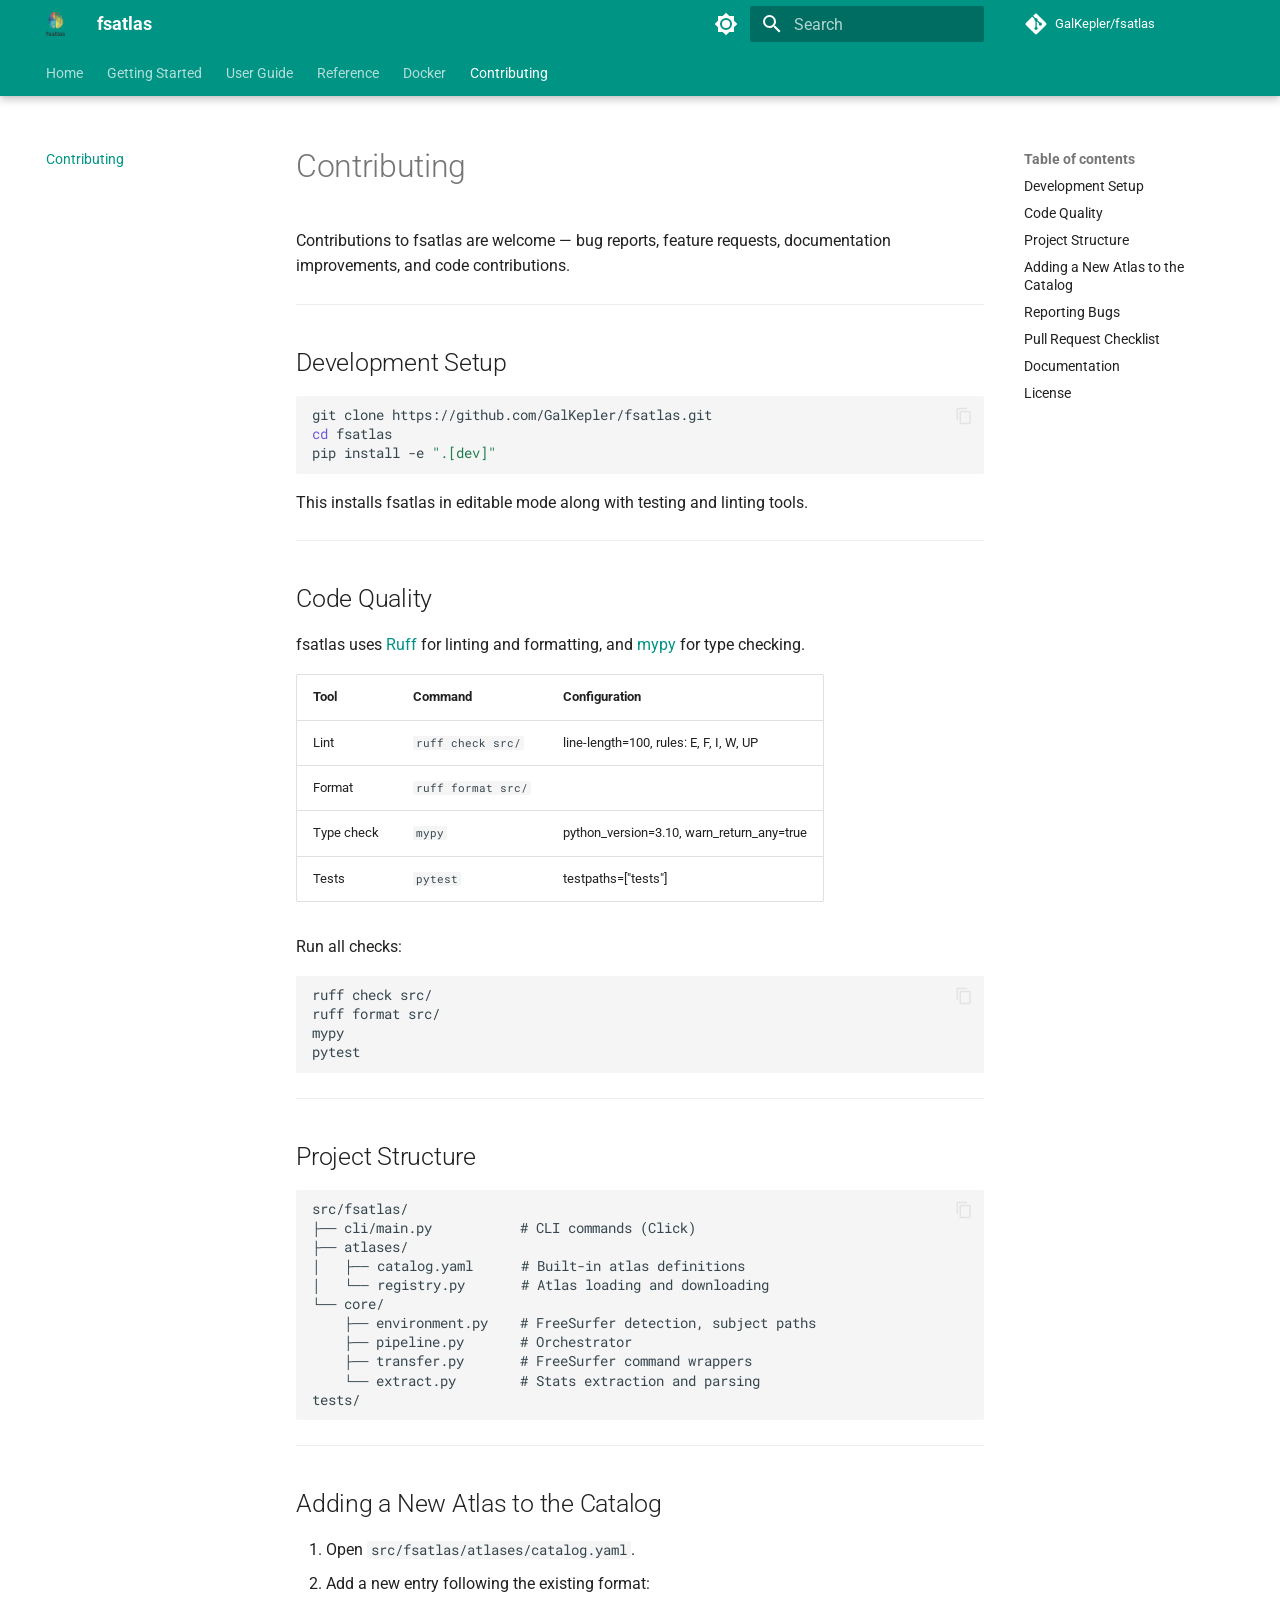
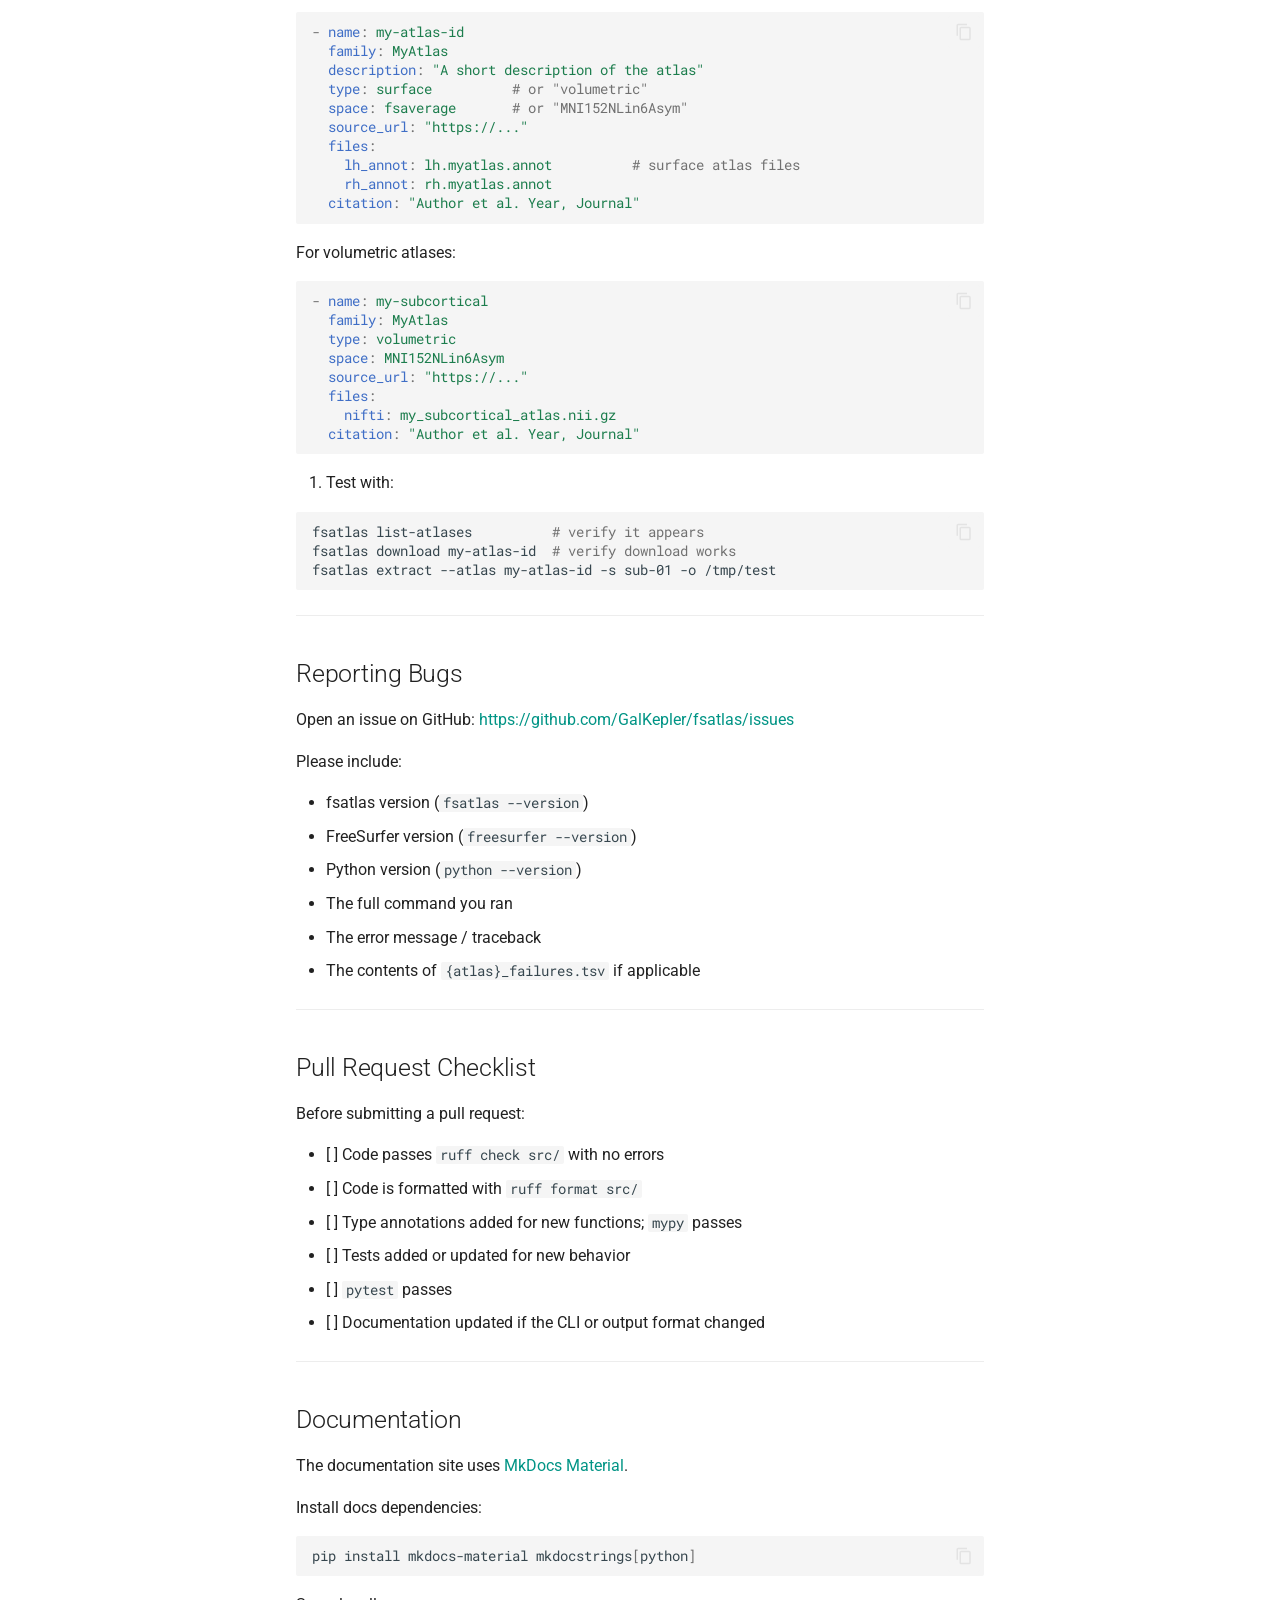
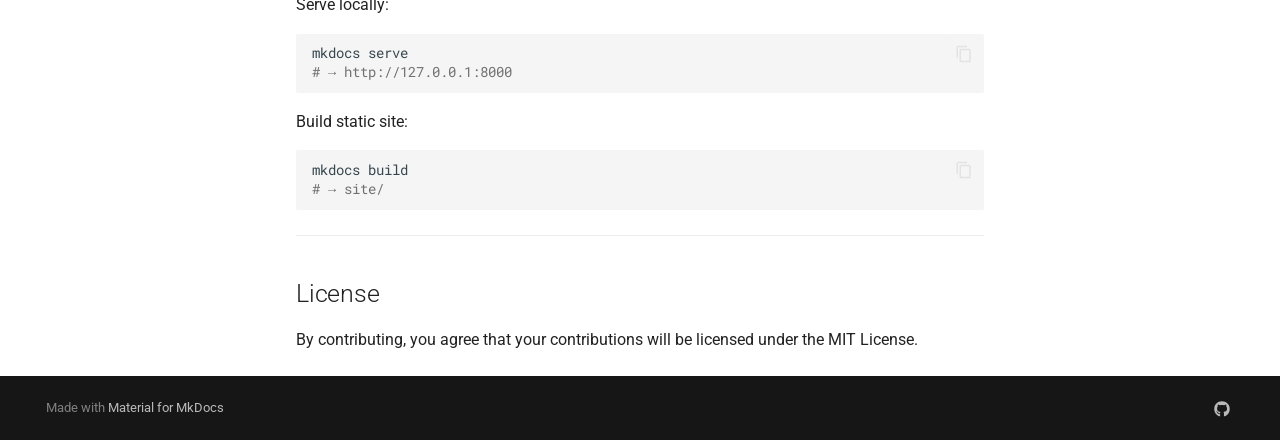
==== commit 62a7d5f3: "Deployed dd04996 with MkDocs version: 1.6.1" ====
--- a/contributing/index.html
+++ b/contributing/index.html
@@ -199,13 +199,13 @@
     
     
       <div class="md-header__source">
-        <a href="https://github.com/SNBB/fsatlas" title="Go to repository" class="md-source" data-md-component="source">
+        <a href="https://github.com/GalKepler/fsatlas" title="Go to repository" class="md-source" data-md-component="source">
   <div class="md-source__icon md-icon">
     
     <svg xmlns="http://www.w3.org/2000/svg" viewBox="0 0 448 512"><!--! Font Awesome Free 7.1.0 by @fontawesome - https://fontawesome.com License - https://fontawesome.com/license/free (Icons: CC BY 4.0, Fonts: SIL OFL 1.1, Code: MIT License) Copyright 2025 Fonticons, Inc.--><path d="M439.6 236.1 244 40.5c-5.4-5.5-12.8-8.5-20.4-8.5s-15 3-20.4 8.4L162.5 81l51.5 51.5c27.1-9.1 52.7 16.8 43.4 43.7l49.7 49.7c34.2-11.8 61.2 31 35.5 56.7-26.5 26.5-70.2-2.9-56-37.3L240.3 199v121.9c25.3 12.5 22.3 41.8 9.1 55-6.4 6.4-15.2 10.1-24.3 10.1s-17.8-3.6-24.3-10.1c-17.6-17.6-11.1-46.9 11.2-56v-123c-20.8-8.5-24.6-30.7-18.6-45L142.6 101 8.5 235.1C3 240.6 0 247.9 0 255.5s3 15 8.5 20.4l195.6 195.7c5.4 5.4 12.7 8.4 20.4 8.4s15-3 20.4-8.4l194.7-194.7c5.4-5.4 8.4-12.8 8.4-20.4s-3-15-8.4-20.4"/></svg>
   </div>
   <div class="md-source__repository">
-    SNBB/fsatlas
+    GalKepler/fsatlas
   </div>
 </a>
       </div>
@@ -380,13 +380,13 @@
   </label>
   
     <div class="md-nav__source">
-      <a href="https://github.com/SNBB/fsatlas" title="Go to repository" class="md-source" data-md-component="source">
+      <a href="https://github.com/GalKepler/fsatlas" title="Go to repository" class="md-source" data-md-component="source">
   <div class="md-source__icon md-icon">
     
     <svg xmlns="http://www.w3.org/2000/svg" viewBox="0 0 448 512"><!--! Font Awesome Free 7.1.0 by @fontawesome - https://fontawesome.com License - https://fontawesome.com/license/free (Icons: CC BY 4.0, Fonts: SIL OFL 1.1, Code: MIT License) Copyright 2025 Fonticons, Inc.--><path d="M439.6 236.1 244 40.5c-5.4-5.5-12.8-8.5-20.4-8.5s-15 3-20.4 8.4L162.5 81l51.5 51.5c27.1-9.1 52.7 16.8 43.4 43.7l49.7 49.7c34.2-11.8 61.2 31 35.5 56.7-26.5 26.5-70.2-2.9-56-37.3L240.3 199v121.9c25.3 12.5 22.3 41.8 9.1 55-6.4 6.4-15.2 10.1-24.3 10.1s-17.8-3.6-24.3-10.1c-17.6-17.6-11.1-46.9 11.2-56v-123c-20.8-8.5-24.6-30.7-18.6-45L142.6 101 8.5 235.1C3 240.6 0 247.9 0 255.5s3 15 8.5 20.4l195.6 195.7c5.4 5.4 12.7 8.4 20.4 8.4s15-3 20.4-8.4l194.7-194.7c5.4-5.4 8.4-12.8 8.4-20.4s-3-15-8.4-20.4"/></svg>
   </div>
   <div class="md-source__repository">
-    SNBB/fsatlas
+    GalKepler/fsatlas
   </div>
 </a>
     </div>
@@ -1333,7 +1333,7 @@
       
       
     
-    <a href="https://github.com/SNBB/fsatlas" target="_blank" rel="noopener" title="github.com" class="md-social__link">
+    <a href="https://github.com/GalKepler/fsatlas" target="_blank" rel="noopener" title="github.com" class="md-social__link">
       <svg xmlns="http://www.w3.org/2000/svg" viewBox="0 0 512 512"><!--! Font Awesome Free 7.1.0 by @fontawesome - https://fontawesome.com License - https://fontawesome.com/license/free (Icons: CC BY 4.0, Fonts: SIL OFL 1.1, Code: MIT License) Copyright 2025 Fonticons, Inc.--><path d="M173.9 397.4c0 2-2.3 3.6-5.2 3.6-3.3.3-5.6-1.3-5.6-3.6 0-2 2.3-3.6 5.2-3.6 3-.3 5.6 1.3 5.6 3.6m-31.1-4.5c-.7 2 1.3 4.3 4.3 4.9 2.6 1 5.6 0 6.2-2s-1.3-4.3-4.3-5.2c-2.6-.7-5.5.3-6.2 2.3m44.2-1.7c-2.9.7-4.9 2.6-4.6 4.9.3 2 2.9 3.3 5.9 2.6 2.9-.7 4.9-2.6 4.6-4.6-.3-1.9-3-3.2-5.9-2.9M252.8 8C114.1 8 8 113.3 8 252c0 110.9 69.8 205.8 169.5 239.2 12.8 2.3 17.3-5.6 17.3-12.1 0-6.2-.3-40.4-.3-61.4 0 0-70 15-84.7-29.8 0 0-11.4-29.1-27.8-36.6 0 0-22.9-15.7 1.6-15.4 0 0 24.9 2 38.6 25.8 21.9 38.6 58.6 27.5 72.9 20.9 2.3-16 8.8-27.1 16-33.7-55.9-6.2-112.3-14.3-112.3-110.5 0-27.5 7.6-41.3 23.6-58.9-2.6-6.5-11.1-33.3 2.6-67.9 20.9-6.5 69 27 69 27 20-5.6 41.5-8.5 62.8-8.5s42.8 2.9 62.8 8.5c0 0 48.1-33.6 69-27 13.7 34.7 5.2 61.4 2.6 67.9 16 17.7 25.8 31.5 25.8 58.9 0 96.5-58.9 104.2-114.8 110.5 9.2 7.9 17 22.9 17 46.4 0 33.7-.3 75.4-.3 83.6 0 6.5 4.6 14.4 17.3 12.1C436.2 457.8 504 362.9 504 252 504 113.3 391.5 8 252.8 8M105.2 352.9c-1.3 1-1 3.3.7 5.2 1.6 1.6 3.9 2.3 5.2 1 1.3-1 1-3.3-.7-5.2-1.6-1.6-3.9-2.3-5.2-1m-10.8-8.1c-.7 1.3.3 2.9 2.3 3.9 1.6 1 3.6.7 4.3-.7.7-1.3-.3-2.9-2.3-3.9-2-.6-3.6-.3-4.3.7m32.4 35.6c-1.6 1.3-1 4.3 1.3 6.2 2.3 2.3 5.2 2.6 6.5 1 1.3-1.3.7-4.3-1.3-6.2-2.2-2.3-5.2-2.6-6.5-1m-11.4-14.7c-1.6 1-1.6 3.6 0 5.9s4.3 3.3 5.6 2.3c1.6-1.3 1.6-3.9 0-6.2-1.4-2.3-4-3.3-5.6-2"/></svg>
     </a>
   
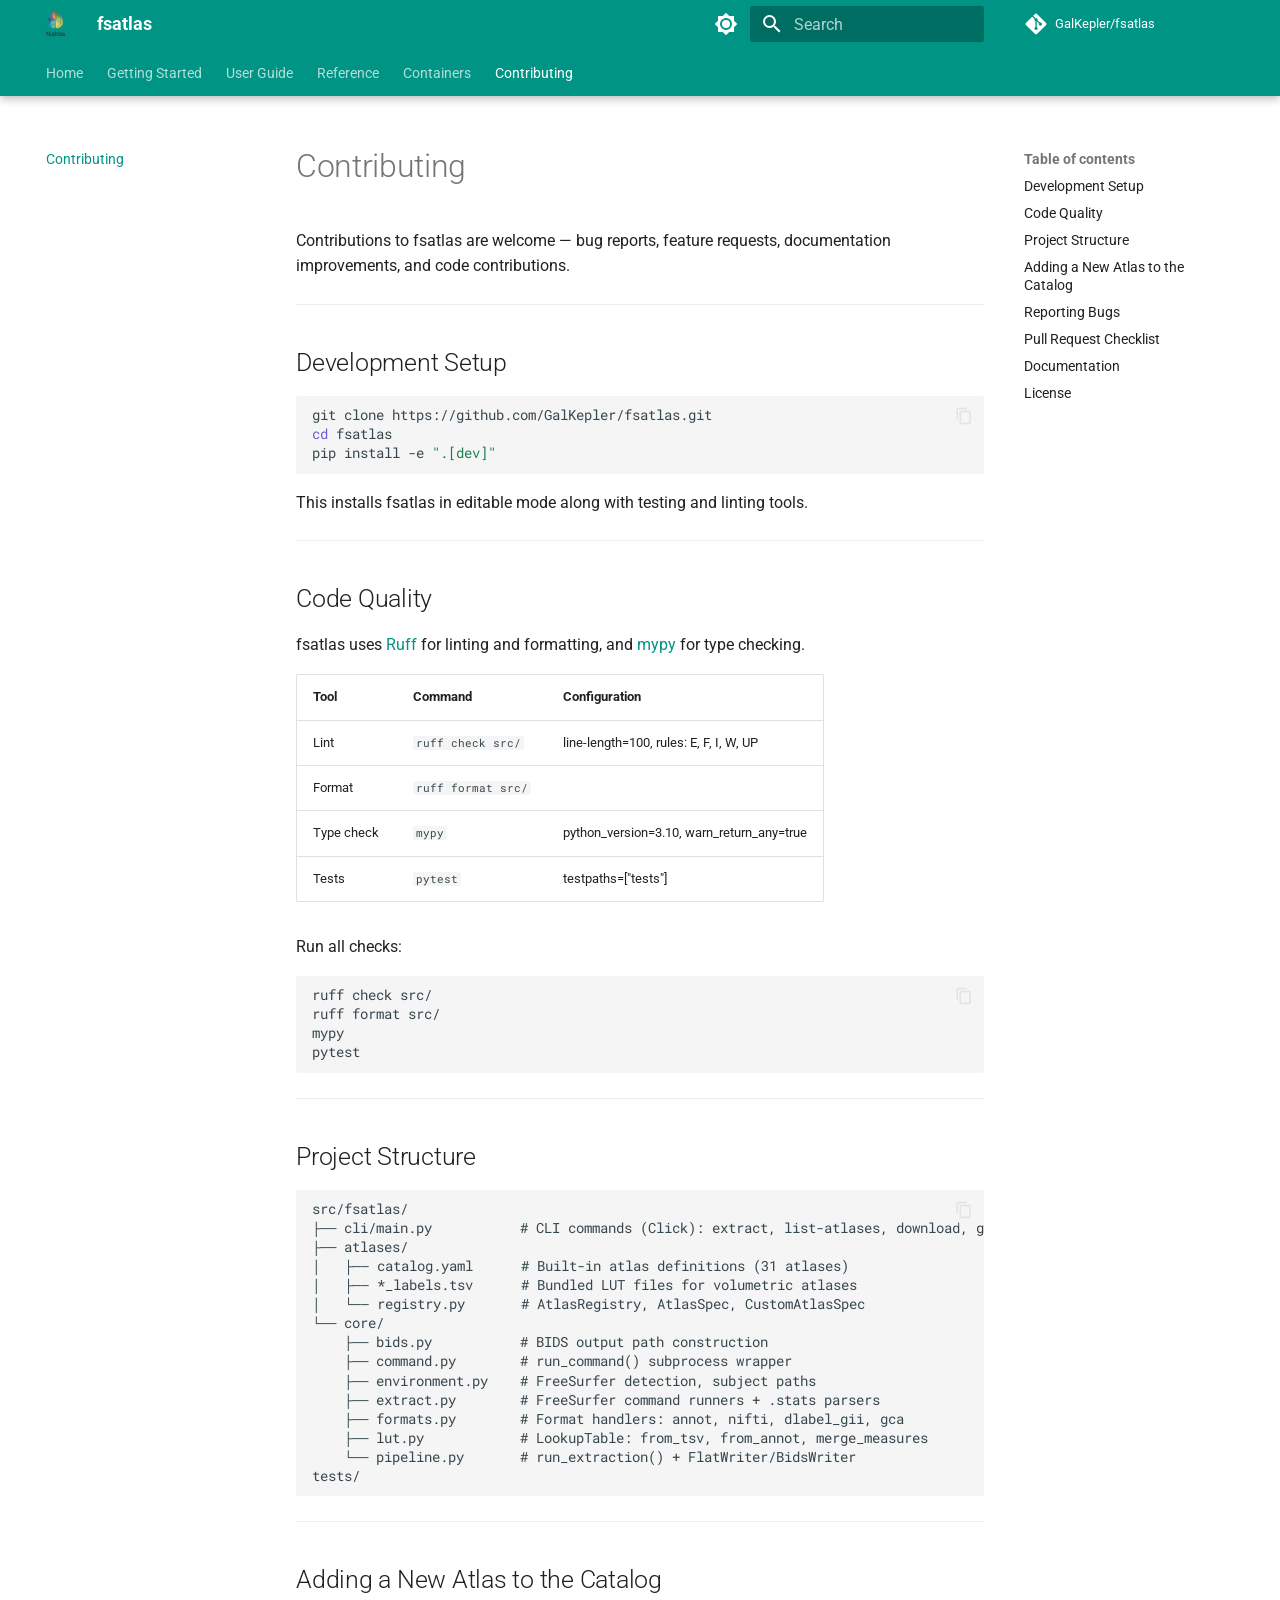
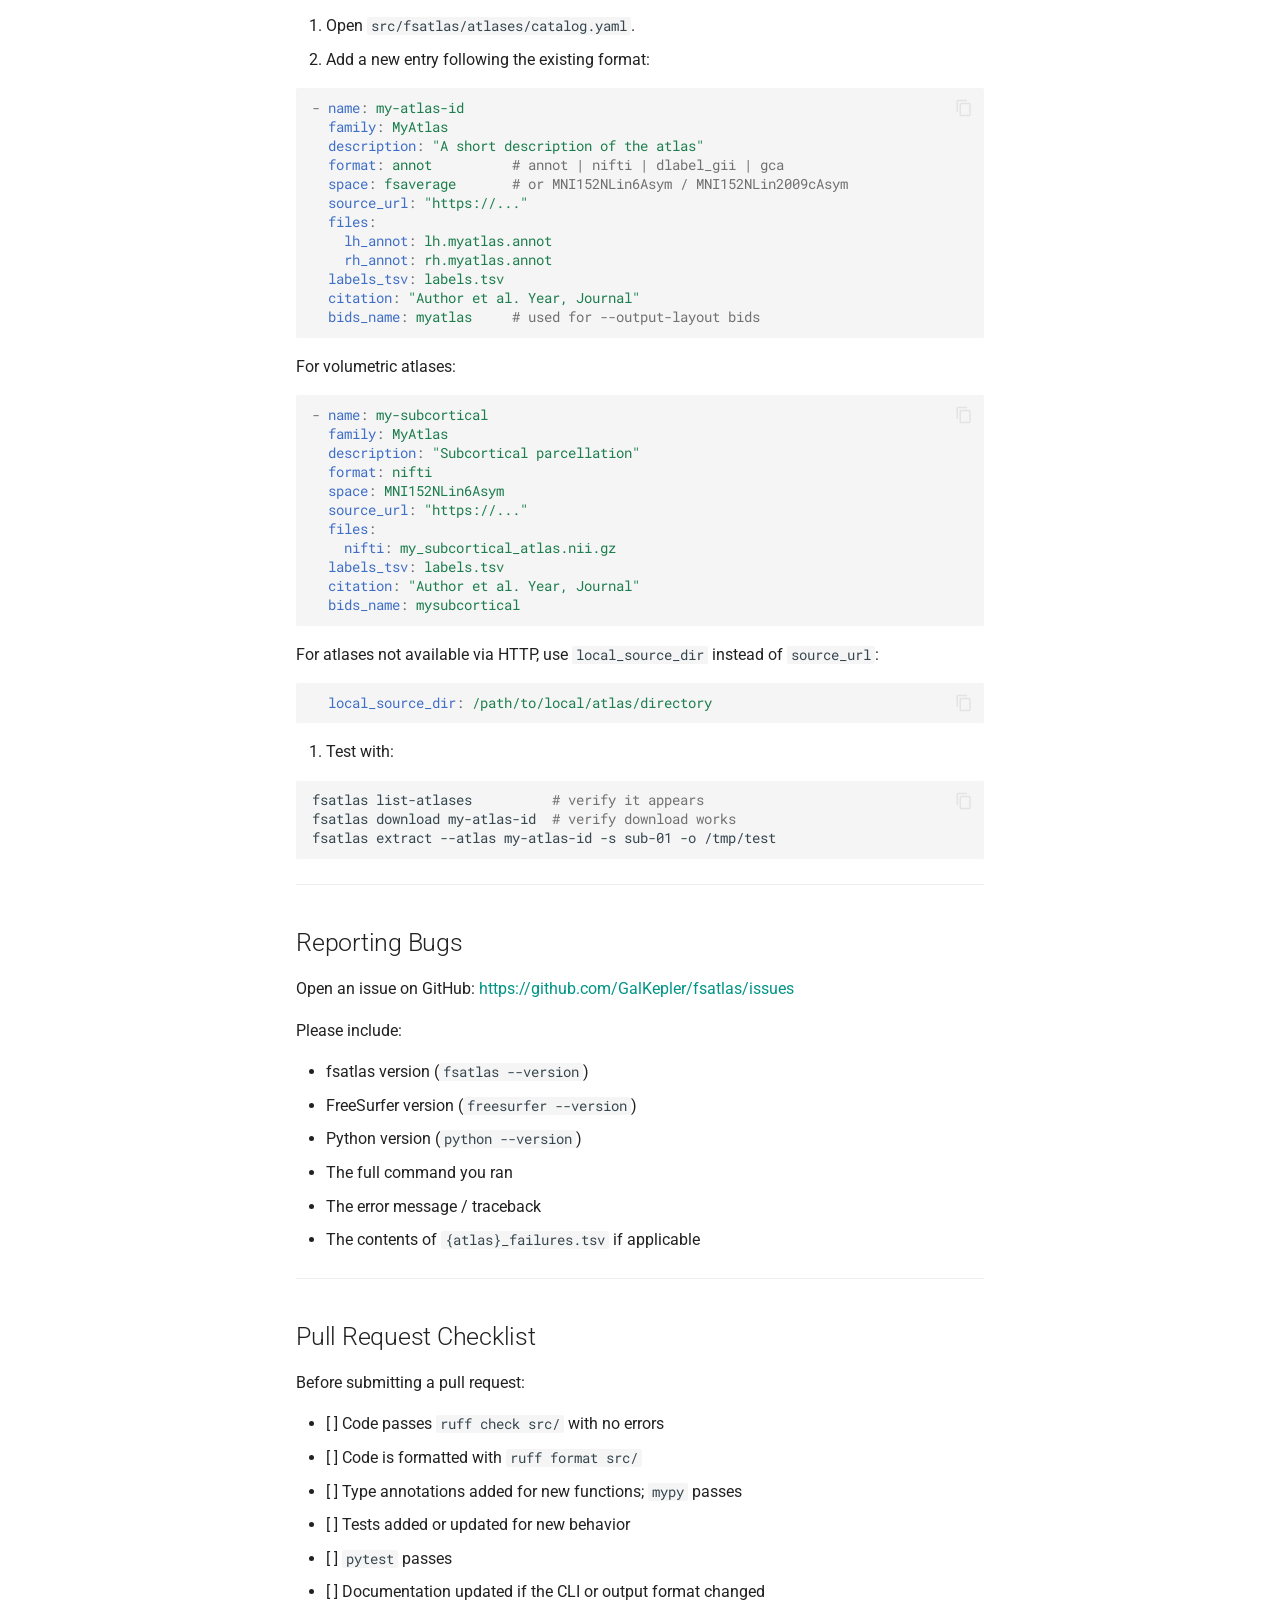
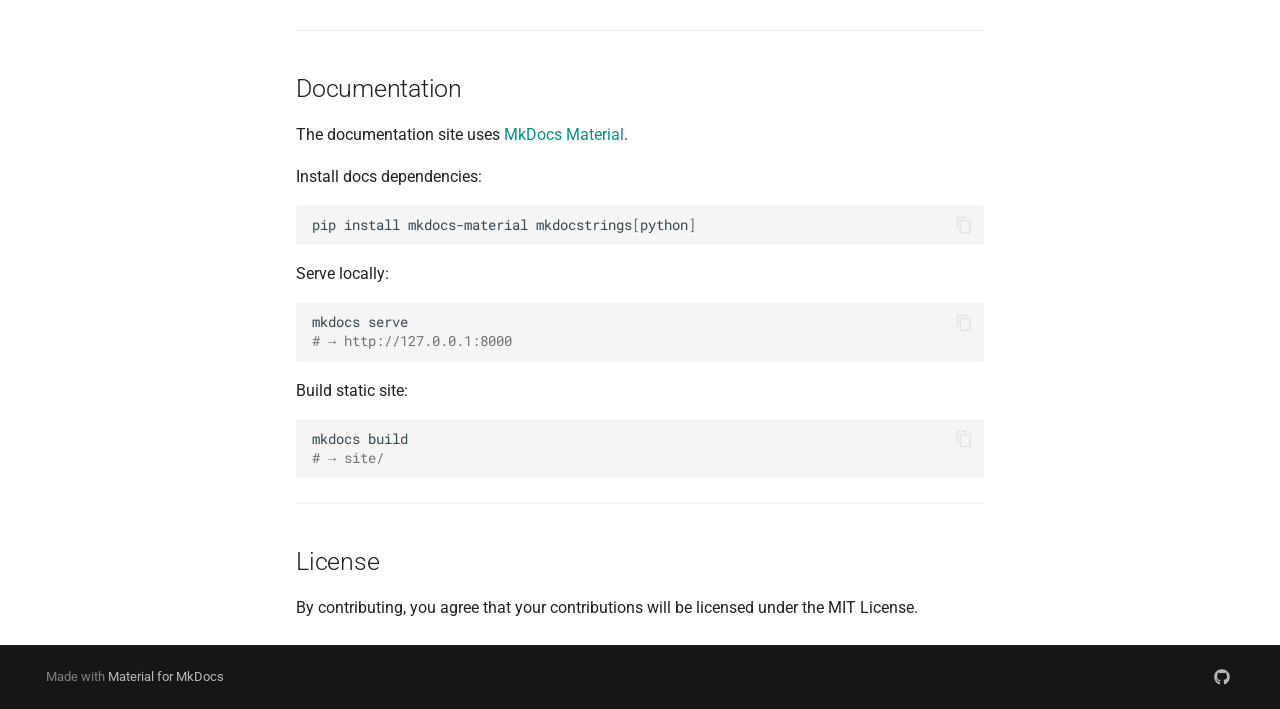
==== commit 488f7977: "Deployed 5a4781f with MkDocs version: 1.6.1" ====
--- a/contributing/index.html
+++ b/contributing/index.html
@@ -21,7 +21,7 @@
       
       
       <link rel="icon" href="../assets/logo.png">
-      <meta name="generator" content="mkdocs-1.6.1, mkdocs-material-9.7.4">
+      <meta name="generator" content="mkdocs-1.6.1, mkdocs-material-9.7.1">
     
     
       
@@ -315,7 +315,7 @@
   
     
   
-  Docker
+  Containers
 
       </a>
     </li>
@@ -833,7 +833,7 @@
   <span class="md-ellipsis">
     
   
-    Docker
+    Containers
   
 
     
@@ -1194,16 +1194,20 @@
 <hr />
 <h2 id="project-structure">Project Structure<a class="headerlink" href="#project-structure" title="Permanent link">&para;</a></h2>
 <div class="language-text highlight"><pre><span></span><code><span id="__span-2-1"><a id="__codelineno-2-1" name="__codelineno-2-1" href="#__codelineno-2-1"></a>src/fsatlas/
-</span><span id="__span-2-2"><a id="__codelineno-2-2" name="__codelineno-2-2" href="#__codelineno-2-2"></a>├── cli/main.py           # CLI commands (Click)
+</span><span id="__span-2-2"><a id="__codelineno-2-2" name="__codelineno-2-2" href="#__codelineno-2-2"></a>├── cli/main.py           # CLI commands (Click): extract, list-atlases, download, generate-lut
 </span><span id="__span-2-3"><a id="__codelineno-2-3" name="__codelineno-2-3" href="#__codelineno-2-3"></a>├── atlases/
-</span><span id="__span-2-4"><a id="__codelineno-2-4" name="__codelineno-2-4" href="#__codelineno-2-4"></a>│   ├── catalog.yaml      # Built-in atlas definitions
-</span><span id="__span-2-5"><a id="__codelineno-2-5" name="__codelineno-2-5" href="#__codelineno-2-5"></a>│   └── registry.py       # Atlas loading and downloading
-</span><span id="__span-2-6"><a id="__codelineno-2-6" name="__codelineno-2-6" href="#__codelineno-2-6"></a>└── core/
-</span><span id="__span-2-7"><a id="__codelineno-2-7" name="__codelineno-2-7" href="#__codelineno-2-7"></a>    ├── environment.py    # FreeSurfer detection, subject paths
-</span><span id="__span-2-8"><a id="__codelineno-2-8" name="__codelineno-2-8" href="#__codelineno-2-8"></a>    ├── pipeline.py       # Orchestrator
-</span><span id="__span-2-9"><a id="__codelineno-2-9" name="__codelineno-2-9" href="#__codelineno-2-9"></a>    ├── transfer.py       # FreeSurfer command wrappers
-</span><span id="__span-2-10"><a id="__codelineno-2-10" name="__codelineno-2-10" href="#__codelineno-2-10"></a>    └── extract.py        # Stats extraction and parsing
-</span><span id="__span-2-11"><a id="__codelineno-2-11" name="__codelineno-2-11" href="#__codelineno-2-11"></a>tests/
+</span><span id="__span-2-4"><a id="__codelineno-2-4" name="__codelineno-2-4" href="#__codelineno-2-4"></a>│   ├── catalog.yaml      # Built-in atlas definitions (31 atlases)
+</span><span id="__span-2-5"><a id="__codelineno-2-5" name="__codelineno-2-5" href="#__codelineno-2-5"></a>│   ├── *_labels.tsv      # Bundled LUT files for volumetric atlases
+</span><span id="__span-2-6"><a id="__codelineno-2-6" name="__codelineno-2-6" href="#__codelineno-2-6"></a>│   └── registry.py       # AtlasRegistry, AtlasSpec, CustomAtlasSpec
+</span><span id="__span-2-7"><a id="__codelineno-2-7" name="__codelineno-2-7" href="#__codelineno-2-7"></a>└── core/
+</span><span id="__span-2-8"><a id="__codelineno-2-8" name="__codelineno-2-8" href="#__codelineno-2-8"></a>    ├── bids.py           # BIDS output path construction
+</span><span id="__span-2-9"><a id="__codelineno-2-9" name="__codelineno-2-9" href="#__codelineno-2-9"></a>    ├── command.py        # run_command() subprocess wrapper
+</span><span id="__span-2-10"><a id="__codelineno-2-10" name="__codelineno-2-10" href="#__codelineno-2-10"></a>    ├── environment.py    # FreeSurfer detection, subject paths
+</span><span id="__span-2-11"><a id="__codelineno-2-11" name="__codelineno-2-11" href="#__codelineno-2-11"></a>    ├── extract.py        # FreeSurfer command runners + .stats parsers
+</span><span id="__span-2-12"><a id="__codelineno-2-12" name="__codelineno-2-12" href="#__codelineno-2-12"></a>    ├── formats.py        # Format handlers: annot, nifti, dlabel_gii, gca
+</span><span id="__span-2-13"><a id="__codelineno-2-13" name="__codelineno-2-13" href="#__codelineno-2-13"></a>    ├── lut.py            # LookupTable: from_tsv, from_annot, merge_measures
+</span><span id="__span-2-14"><a id="__codelineno-2-14" name="__codelineno-2-14" href="#__codelineno-2-14"></a>    └── pipeline.py       # run_extraction() + FlatWriter/BidsWriter
+</span><span id="__span-2-15"><a id="__codelineno-2-15" name="__codelineno-2-15" href="#__codelineno-2-15"></a>tests/
 </span></code></pre></div>
 <hr />
 <h2 id="adding-a-new-atlas-to-the-catalog">Adding a New Atlas to the Catalog<a class="headerlink" href="#adding-a-new-atlas-to-the-catalog" title="Permanent link">&para;</a></h2>
@@ -1214,30 +1218,38 @@
 <div class="language-yaml highlight"><pre><span></span><code><span id="__span-3-1"><a id="__codelineno-3-1" name="__codelineno-3-1" href="#__codelineno-3-1"></a><span class="p p-Indicator">-</span><span class="w"> </span><span class="nt">name</span><span class="p">:</span><span class="w"> </span><span class="l l-Scalar l-Scalar-Plain">my-atlas-id</span>
 </span><span id="__span-3-2"><a id="__codelineno-3-2" name="__codelineno-3-2" href="#__codelineno-3-2"></a><span class="w">  </span><span class="nt">family</span><span class="p">:</span><span class="w"> </span><span class="l l-Scalar l-Scalar-Plain">MyAtlas</span>
 </span><span id="__span-3-3"><a id="__codelineno-3-3" name="__codelineno-3-3" href="#__codelineno-3-3"></a><span class="w">  </span><span class="nt">description</span><span class="p">:</span><span class="w"> </span><span class="s">&quot;A</span><span class="nv"> </span><span class="s">short</span><span class="nv"> </span><span class="s">description</span><span class="nv"> </span><span class="s">of</span><span class="nv"> </span><span class="s">the</span><span class="nv"> </span><span class="s">atlas&quot;</span>
-</span><span id="__span-3-4"><a id="__codelineno-3-4" name="__codelineno-3-4" href="#__codelineno-3-4"></a><span class="w">  </span><span class="nt">type</span><span class="p">:</span><span class="w"> </span><span class="l l-Scalar l-Scalar-Plain">surface</span><span class="w">          </span><span class="c1"># or &quot;volumetric&quot;</span>
-</span><span id="__span-3-5"><a id="__codelineno-3-5" name="__codelineno-3-5" href="#__codelineno-3-5"></a><span class="w">  </span><span class="nt">space</span><span class="p">:</span><span class="w"> </span><span class="l l-Scalar l-Scalar-Plain">fsaverage</span><span class="w">       </span><span class="c1"># or &quot;MNI152NLin6Asym&quot;</span>
+</span><span id="__span-3-4"><a id="__codelineno-3-4" name="__codelineno-3-4" href="#__codelineno-3-4"></a><span class="w">  </span><span class="nt">format</span><span class="p">:</span><span class="w"> </span><span class="l l-Scalar l-Scalar-Plain">annot</span><span class="w">          </span><span class="c1"># annot | nifti | dlabel_gii | gca</span>
+</span><span id="__span-3-5"><a id="__codelineno-3-5" name="__codelineno-3-5" href="#__codelineno-3-5"></a><span class="w">  </span><span class="nt">space</span><span class="p">:</span><span class="w"> </span><span class="l l-Scalar l-Scalar-Plain">fsaverage</span><span class="w">       </span><span class="c1"># or MNI152NLin6Asym / MNI152NLin2009cAsym</span>
 </span><span id="__span-3-6"><a id="__codelineno-3-6" name="__codelineno-3-6" href="#__codelineno-3-6"></a><span class="w">  </span><span class="nt">source_url</span><span class="p">:</span><span class="w"> </span><span class="s">&quot;https://...&quot;</span>
 </span><span id="__span-3-7"><a id="__codelineno-3-7" name="__codelineno-3-7" href="#__codelineno-3-7"></a><span class="w">  </span><span class="nt">files</span><span class="p">:</span>
-</span><span id="__span-3-8"><a id="__codelineno-3-8" name="__codelineno-3-8" href="#__codelineno-3-8"></a><span class="w">    </span><span class="nt">lh_annot</span><span class="p">:</span><span class="w"> </span><span class="l l-Scalar l-Scalar-Plain">lh.myatlas.annot</span><span class="w">          </span><span class="c1"># surface atlas files</span>
+</span><span id="__span-3-8"><a id="__codelineno-3-8" name="__codelineno-3-8" href="#__codelineno-3-8"></a><span class="w">    </span><span class="nt">lh_annot</span><span class="p">:</span><span class="w"> </span><span class="l l-Scalar l-Scalar-Plain">lh.myatlas.annot</span>
 </span><span id="__span-3-9"><a id="__codelineno-3-9" name="__codelineno-3-9" href="#__codelineno-3-9"></a><span class="w">    </span><span class="nt">rh_annot</span><span class="p">:</span><span class="w"> </span><span class="l l-Scalar l-Scalar-Plain">rh.myatlas.annot</span>
-</span><span id="__span-3-10"><a id="__codelineno-3-10" name="__codelineno-3-10" href="#__codelineno-3-10"></a><span class="w">  </span><span class="nt">citation</span><span class="p">:</span><span class="w"> </span><span class="s">&quot;Author</span><span class="nv"> </span><span class="s">et</span><span class="nv"> </span><span class="s">al.</span><span class="nv"> </span><span class="s">Year,</span><span class="nv"> </span><span class="s">Journal&quot;</span>
+</span><span id="__span-3-10"><a id="__codelineno-3-10" name="__codelineno-3-10" href="#__codelineno-3-10"></a><span class="w">  </span><span class="nt">labels_tsv</span><span class="p">:</span><span class="w"> </span><span class="l l-Scalar l-Scalar-Plain">labels.tsv</span>
+</span><span id="__span-3-11"><a id="__codelineno-3-11" name="__codelineno-3-11" href="#__codelineno-3-11"></a><span class="w">  </span><span class="nt">citation</span><span class="p">:</span><span class="w"> </span><span class="s">&quot;Author</span><span class="nv"> </span><span class="s">et</span><span class="nv"> </span><span class="s">al.</span><span class="nv"> </span><span class="s">Year,</span><span class="nv"> </span><span class="s">Journal&quot;</span>
+</span><span id="__span-3-12"><a id="__codelineno-3-12" name="__codelineno-3-12" href="#__codelineno-3-12"></a><span class="w">  </span><span class="nt">bids_name</span><span class="p">:</span><span class="w"> </span><span class="l l-Scalar l-Scalar-Plain">myatlas</span><span class="w">     </span><span class="c1"># used for --output-layout bids</span>
 </span></code></pre></div>
 <p>For volumetric atlases:</p>
 <div class="language-yaml highlight"><pre><span></span><code><span id="__span-4-1"><a id="__codelineno-4-1" name="__codelineno-4-1" href="#__codelineno-4-1"></a><span class="p p-Indicator">-</span><span class="w"> </span><span class="nt">name</span><span class="p">:</span><span class="w"> </span><span class="l l-Scalar l-Scalar-Plain">my-subcortical</span>
 </span><span id="__span-4-2"><a id="__codelineno-4-2" name="__codelineno-4-2" href="#__codelineno-4-2"></a><span class="w">  </span><span class="nt">family</span><span class="p">:</span><span class="w"> </span><span class="l l-Scalar l-Scalar-Plain">MyAtlas</span>
-</span><span id="__span-4-3"><a id="__codelineno-4-3" name="__codelineno-4-3" href="#__codelineno-4-3"></a><span class="w">  </span><span class="nt">type</span><span class="p">:</span><span class="w"> </span><span class="l l-Scalar l-Scalar-Plain">volumetric</span>
-</span><span id="__span-4-4"><a id="__codelineno-4-4" name="__codelineno-4-4" href="#__codelineno-4-4"></a><span class="w">  </span><span class="nt">space</span><span class="p">:</span><span class="w"> </span><span class="l l-Scalar l-Scalar-Plain">MNI152NLin6Asym</span>
-</span><span id="__span-4-5"><a id="__codelineno-4-5" name="__codelineno-4-5" href="#__codelineno-4-5"></a><span class="w">  </span><span class="nt">source_url</span><span class="p">:</span><span class="w"> </span><span class="s">&quot;https://...&quot;</span>
-</span><span id="__span-4-6"><a id="__codelineno-4-6" name="__codelineno-4-6" href="#__codelineno-4-6"></a><span class="w">  </span><span class="nt">files</span><span class="p">:</span>
-</span><span id="__span-4-7"><a id="__codelineno-4-7" name="__codelineno-4-7" href="#__codelineno-4-7"></a><span class="w">    </span><span class="nt">nifti</span><span class="p">:</span><span class="w"> </span><span class="l l-Scalar l-Scalar-Plain">my_subcortical_atlas.nii.gz</span>
-</span><span id="__span-4-8"><a id="__codelineno-4-8" name="__codelineno-4-8" href="#__codelineno-4-8"></a><span class="w">  </span><span class="nt">citation</span><span class="p">:</span><span class="w"> </span><span class="s">&quot;Author</span><span class="nv"> </span><span class="s">et</span><span class="nv"> </span><span class="s">al.</span><span class="nv"> </span><span class="s">Year,</span><span class="nv"> </span><span class="s">Journal&quot;</span>
+</span><span id="__span-4-3"><a id="__codelineno-4-3" name="__codelineno-4-3" href="#__codelineno-4-3"></a><span class="w">  </span><span class="nt">description</span><span class="p">:</span><span class="w"> </span><span class="s">&quot;Subcortical</span><span class="nv"> </span><span class="s">parcellation&quot;</span>
+</span><span id="__span-4-4"><a id="__codelineno-4-4" name="__codelineno-4-4" href="#__codelineno-4-4"></a><span class="w">  </span><span class="nt">format</span><span class="p">:</span><span class="w"> </span><span class="l l-Scalar l-Scalar-Plain">nifti</span>
+</span><span id="__span-4-5"><a id="__codelineno-4-5" name="__codelineno-4-5" href="#__codelineno-4-5"></a><span class="w">  </span><span class="nt">space</span><span class="p">:</span><span class="w"> </span><span class="l l-Scalar l-Scalar-Plain">MNI152NLin6Asym</span>
+</span><span id="__span-4-6"><a id="__codelineno-4-6" name="__codelineno-4-6" href="#__codelineno-4-6"></a><span class="w">  </span><span class="nt">source_url</span><span class="p">:</span><span class="w"> </span><span class="s">&quot;https://...&quot;</span>
+</span><span id="__span-4-7"><a id="__codelineno-4-7" name="__codelineno-4-7" href="#__codelineno-4-7"></a><span class="w">  </span><span class="nt">files</span><span class="p">:</span>
+</span><span id="__span-4-8"><a id="__codelineno-4-8" name="__codelineno-4-8" href="#__codelineno-4-8"></a><span class="w">    </span><span class="nt">nifti</span><span class="p">:</span><span class="w"> </span><span class="l l-Scalar l-Scalar-Plain">my_subcortical_atlas.nii.gz</span>
+</span><span id="__span-4-9"><a id="__codelineno-4-9" name="__codelineno-4-9" href="#__codelineno-4-9"></a><span class="w">  </span><span class="nt">labels_tsv</span><span class="p">:</span><span class="w"> </span><span class="l l-Scalar l-Scalar-Plain">labels.tsv</span>
+</span><span id="__span-4-10"><a id="__codelineno-4-10" name="__codelineno-4-10" href="#__codelineno-4-10"></a><span class="w">  </span><span class="nt">citation</span><span class="p">:</span><span class="w"> </span><span class="s">&quot;Author</span><span class="nv"> </span><span class="s">et</span><span class="nv"> </span><span class="s">al.</span><span class="nv"> </span><span class="s">Year,</span><span class="nv"> </span><span class="s">Journal&quot;</span>
+</span><span id="__span-4-11"><a id="__codelineno-4-11" name="__codelineno-4-11" href="#__codelineno-4-11"></a><span class="w">  </span><span class="nt">bids_name</span><span class="p">:</span><span class="w"> </span><span class="l l-Scalar l-Scalar-Plain">mysubcortical</span>
+</span></code></pre></div>
+<p>For atlases not available via HTTP, use <code>local_source_dir</code> instead of <code>source_url</code>:</p>
+<div class="language-yaml highlight"><pre><span></span><code><span id="__span-5-1"><a id="__codelineno-5-1" name="__codelineno-5-1" href="#__codelineno-5-1"></a><span class="w">  </span><span class="nt">local_source_dir</span><span class="p">:</span><span class="w"> </span><span class="l l-Scalar l-Scalar-Plain">/path/to/local/atlas/directory</span>
 </span></code></pre></div>
 <ol>
 <li>Test with:</li>
 </ol>
-<div class="language-bash highlight"><pre><span></span><code><span id="__span-5-1"><a id="__codelineno-5-1" name="__codelineno-5-1" href="#__codelineno-5-1"></a>fsatlas<span class="w"> </span>list-atlases<span class="w">          </span><span class="c1"># verify it appears</span>
-</span><span id="__span-5-2"><a id="__codelineno-5-2" name="__codelineno-5-2" href="#__codelineno-5-2"></a>fsatlas<span class="w"> </span>download<span class="w"> </span>my-atlas-id<span class="w">  </span><span class="c1"># verify download works</span>
-</span><span id="__span-5-3"><a id="__codelineno-5-3" name="__codelineno-5-3" href="#__codelineno-5-3"></a>fsatlas<span class="w"> </span>extract<span class="w"> </span>--atlas<span class="w"> </span>my-atlas-id<span class="w"> </span>-s<span class="w"> </span>sub-01<span class="w"> </span>-o<span class="w"> </span>/tmp/test
+<div class="language-bash highlight"><pre><span></span><code><span id="__span-6-1"><a id="__codelineno-6-1" name="__codelineno-6-1" href="#__codelineno-6-1"></a>fsatlas<span class="w"> </span>list-atlases<span class="w">          </span><span class="c1"># verify it appears</span>
+</span><span id="__span-6-2"><a id="__codelineno-6-2" name="__codelineno-6-2" href="#__codelineno-6-2"></a>fsatlas<span class="w"> </span>download<span class="w"> </span>my-atlas-id<span class="w">  </span><span class="c1"># verify download works</span>
+</span><span id="__span-6-3"><a id="__codelineno-6-3" name="__codelineno-6-3" href="#__codelineno-6-3"></a>fsatlas<span class="w"> </span>extract<span class="w"> </span>--atlas<span class="w"> </span>my-atlas-id<span class="w"> </span>-s<span class="w"> </span>sub-01<span class="w"> </span>-o<span class="w"> </span>/tmp/test
 </span></code></pre></div>
 <hr />
 <h2 id="reporting-bugs">Reporting Bugs<a class="headerlink" href="#reporting-bugs" title="Permanent link">&para;</a></h2>
@@ -1266,15 +1278,15 @@
 <h2 id="documentation">Documentation<a class="headerlink" href="#documentation" title="Permanent link">&para;</a></h2>
 <p>The documentation site uses <a href="https://squidfunk.github.io/mkdocs-material/">MkDocs Material</a>.</p>
 <p>Install docs dependencies:</p>
-<div class="language-bash highlight"><pre><span></span><code><span id="__span-6-1"><a id="__codelineno-6-1" name="__codelineno-6-1" href="#__codelineno-6-1"></a>pip<span class="w"> </span>install<span class="w"> </span>mkdocs-material<span class="w"> </span>mkdocstrings<span class="o">[</span>python<span class="o">]</span>
+<div class="language-bash highlight"><pre><span></span><code><span id="__span-7-1"><a id="__codelineno-7-1" name="__codelineno-7-1" href="#__codelineno-7-1"></a>pip<span class="w"> </span>install<span class="w"> </span>mkdocs-material<span class="w"> </span>mkdocstrings<span class="o">[</span>python<span class="o">]</span>
 </span></code></pre></div>
 <p>Serve locally:</p>
-<div class="language-bash highlight"><pre><span></span><code><span id="__span-7-1"><a id="__codelineno-7-1" name="__codelineno-7-1" href="#__codelineno-7-1"></a>mkdocs<span class="w"> </span>serve
-</span><span id="__span-7-2"><a id="__codelineno-7-2" name="__codelineno-7-2" href="#__codelineno-7-2"></a><span class="c1"># → http://127.0.0.1:8000</span>
+<div class="language-bash highlight"><pre><span></span><code><span id="__span-8-1"><a id="__codelineno-8-1" name="__codelineno-8-1" href="#__codelineno-8-1"></a>mkdocs<span class="w"> </span>serve
+</span><span id="__span-8-2"><a id="__codelineno-8-2" name="__codelineno-8-2" href="#__codelineno-8-2"></a><span class="c1"># → http://127.0.0.1:8000</span>
 </span></code></pre></div>
 <p>Build static site:</p>
-<div class="language-bash highlight"><pre><span></span><code><span id="__span-8-1"><a id="__codelineno-8-1" name="__codelineno-8-1" href="#__codelineno-8-1"></a>mkdocs<span class="w"> </span>build
-</span><span id="__span-8-2"><a id="__codelineno-8-2" name="__codelineno-8-2" href="#__codelineno-8-2"></a><span class="c1"># → site/</span>
+<div class="language-bash highlight"><pre><span></span><code><span id="__span-9-1"><a id="__codelineno-9-1" name="__codelineno-9-1" href="#__codelineno-9-1"></a>mkdocs<span class="w"> </span>build
+</span><span id="__span-9-2"><a id="__codelineno-9-2" name="__codelineno-9-2" href="#__codelineno-9-2"></a><span class="c1"># → site/</span>
 </span></code></pre></div>
 <hr />
 <h2 id="license">License<a class="headerlink" href="#license" title="Permanent link">&para;</a></h2>
